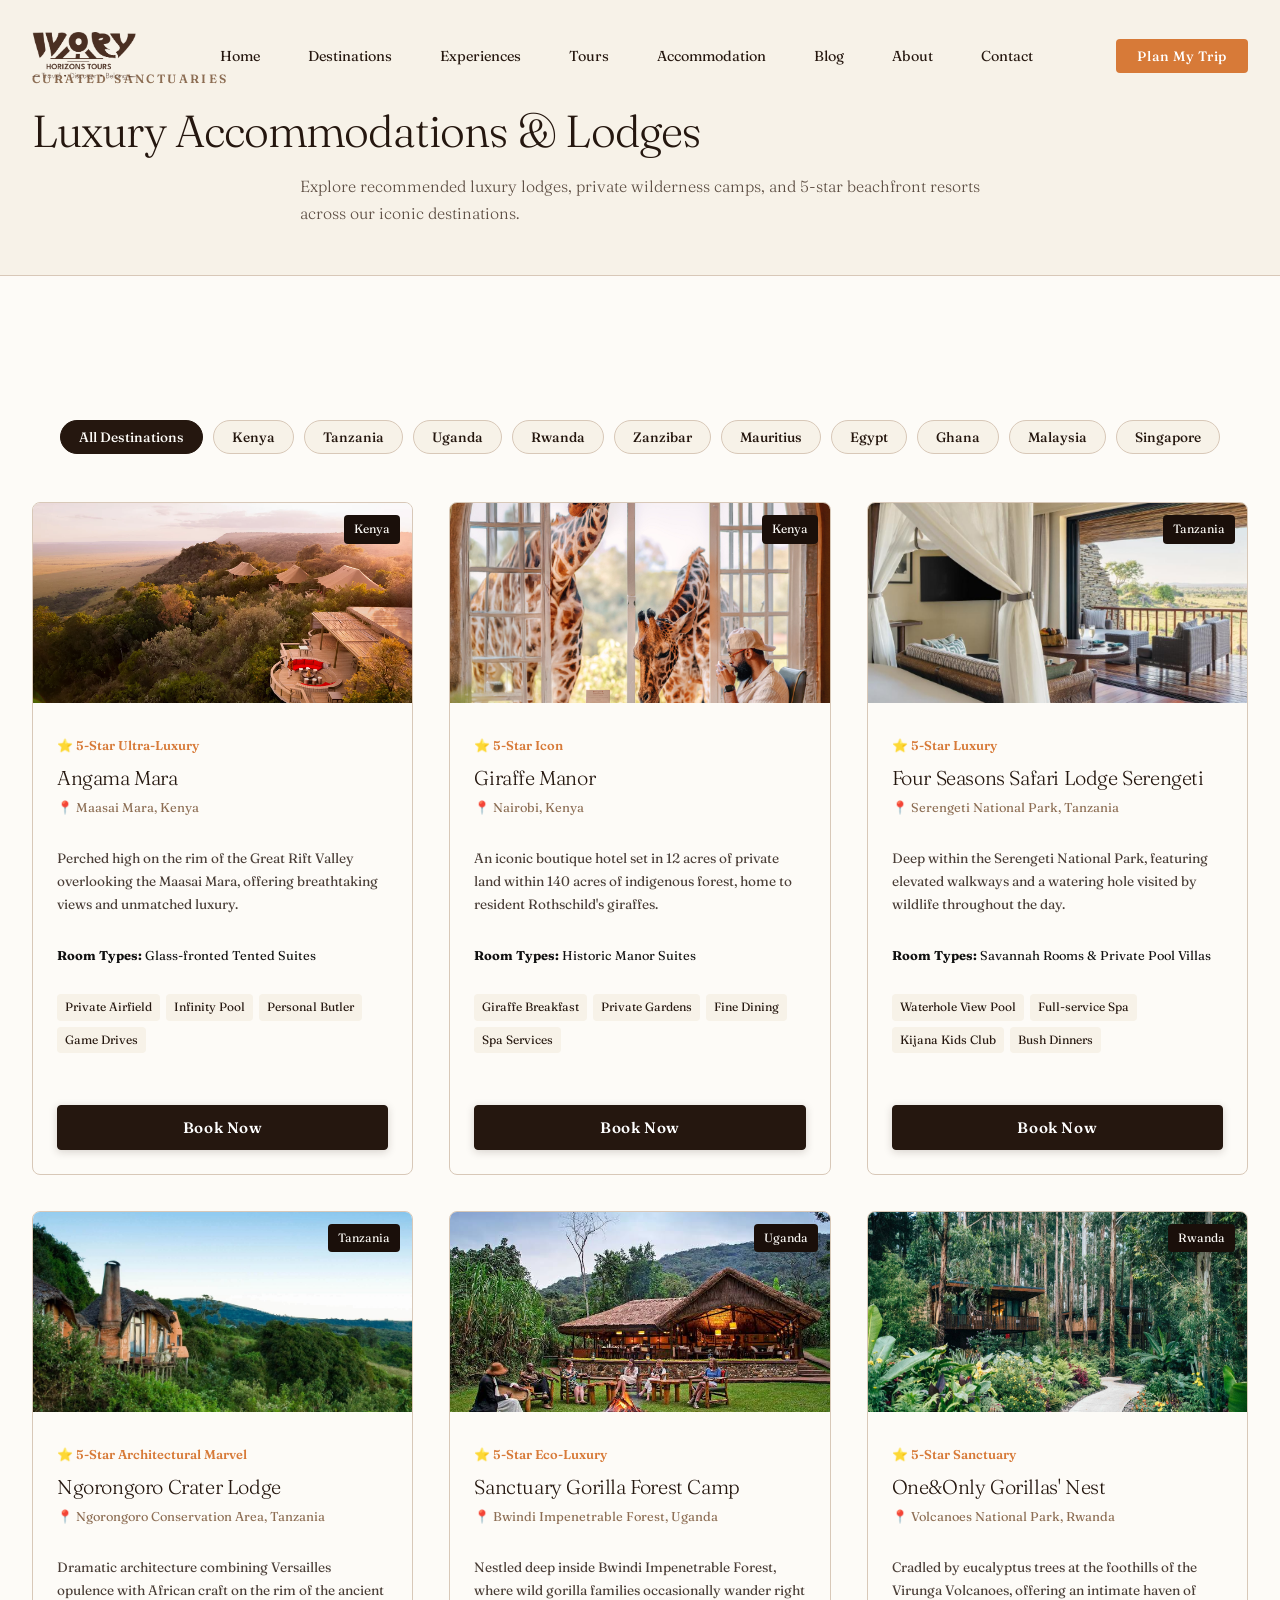
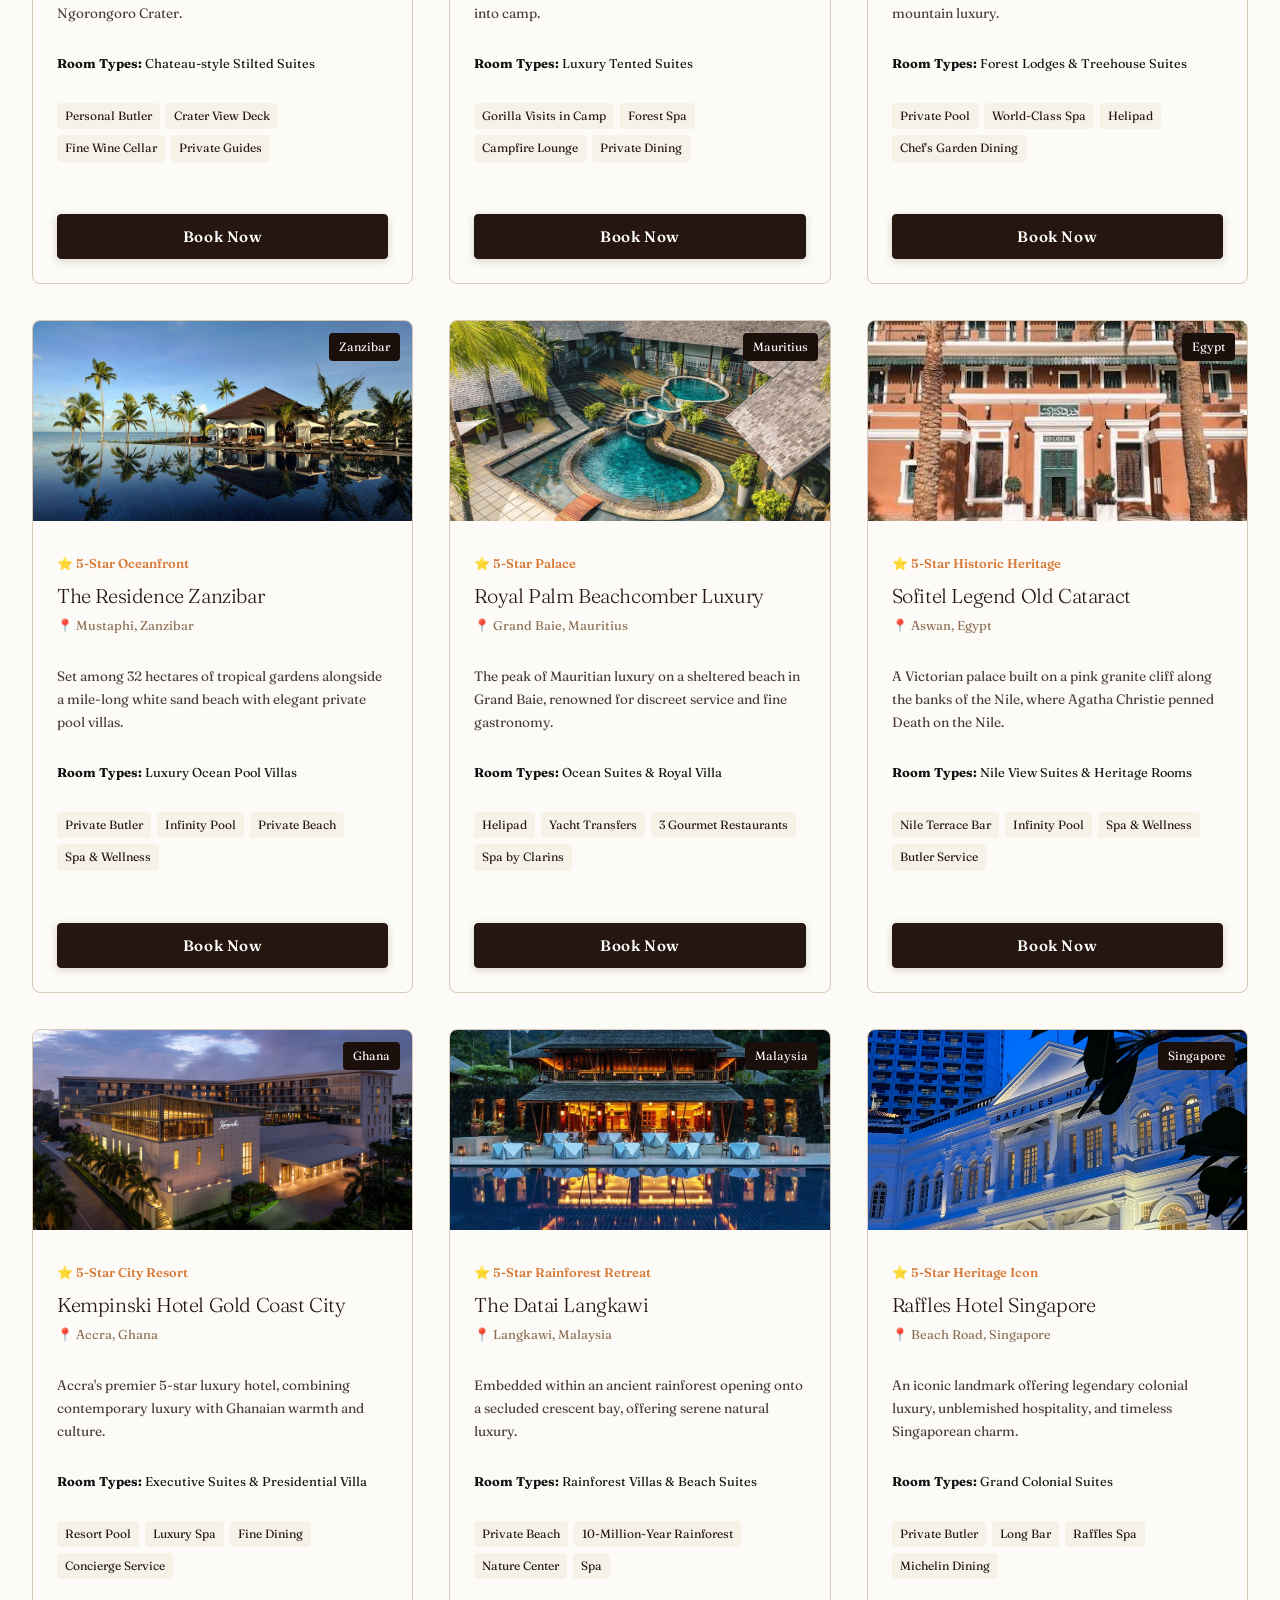
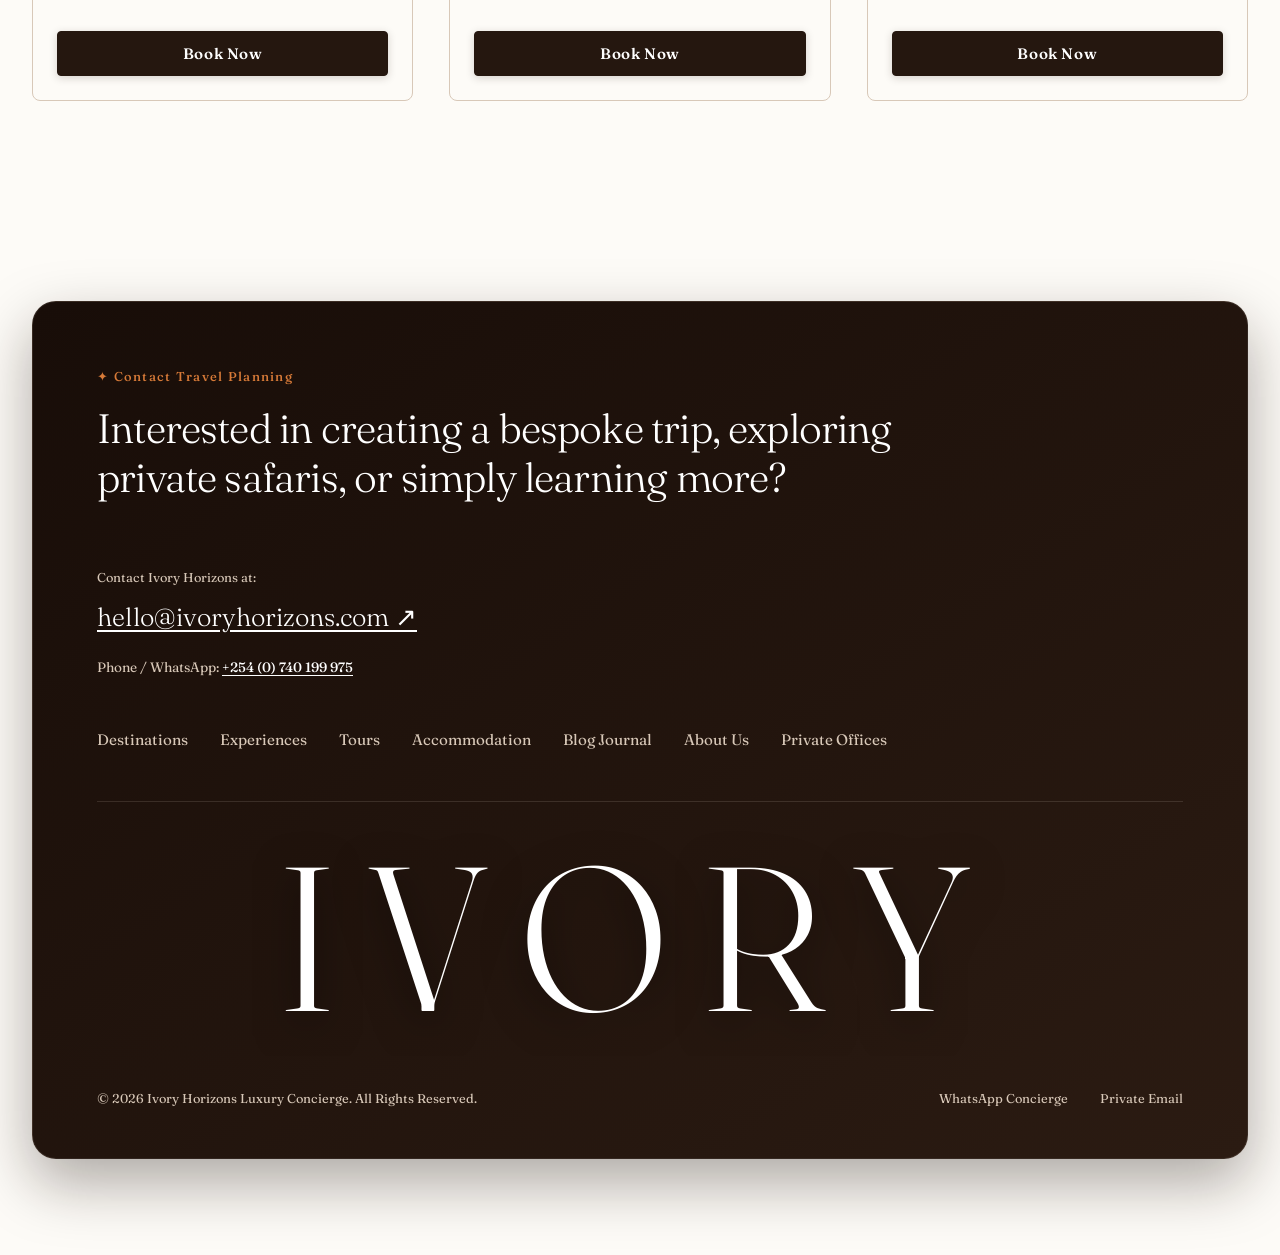
==== accommodation.html @ 60f187f1 "Generate and configure complete favicon assets (favicon.ico, favicon-96x96.png, apple-touch-icon.png" ====
<!DOCTYPE html>
<html lang="en">
<head>
  <meta charset="UTF-8">
  <meta name="viewport" content="width=device-width, initial-scale=1.0">
  <title>Luxury Accommodations & Lodges | Ivory Horizons</title>
  <meta name="description" content="Explore recommended luxury lodges, private wilderness camps, and 5-star beachfront resorts across iconic East African and global destinations with Ivory Horizons.">
  <link rel="icon" type="image/png" href="favicon-96x96.png" sizes="96x96">
  <link rel="shortcut icon" href="favicon.ico">
  <link rel="apple-touch-icon" sizes="180x180" href="apple-touch-icon.png">
  <meta name="apple-mobile-web-app-title" content="Ivory Horizons">
  <link rel="manifest" href="site.webmanifest">
  
  <link rel="preconnect" href="https://fonts.googleapis.com">
  <link rel="preconnect" href="https://fonts.gstatic.com" crossorigin>
  <link href="https://fonts.googleapis.com/css2?family=Cormorant+Garamond:ital,wght@0,400;0,500;0,600;0,700;1,400&family=Fraunces:ital,opsz,wght@0,9..144,300;0,9..144,400;0,9..144,500;1,9..144,300&family=Inter:wght@300;400;500;600&display=swap" rel="stylesheet">
  
  <link rel="stylesheet" href="style.css">
</head>
<body>
  <audio id="bgMusic" loop preload="auto">
    <source src="assets/Background Music/Masai-Mara-v2-mastered-by-John-Elleson-Hartley.mp3" type="audio/mpeg">
  </audio>

  <!-- Navigation Header -->
  <header class="site-header" id="siteHeader">
    <div class="header-container">
      <a href="index.html" class="brand-logo" aria-label="Ivory Horizons Home">
        <img src="assets/images/Ivory Dark No Bg.png" alt="Ivory Horizons Logo" class="brand-logo-img" onerror="this.style.display='none'; this.nextElementSibling.style.display='block';">
        <span class="logo-mark-text" style="display: none;"><span class="logo-accent">Ivory</span> Horizons</span>
      </a>

      <nav class="main-nav" aria-label="Main Navigation">
        <ul class="nav-list">
          <li><a href="index.html" class="nav-link">Home</a></li>
          <li><a href="index.html#destinations" class="nav-link">Destinations</a></li>
          <li><a href="index.html#experiences" class="nav-link">Experiences</a></li>
          <li><a href="index.html#journeys" class="nav-link">Tours</a></li>
          <li><a href="accommodation.html" class="nav-link active">Accommodation</a></li>
          <li><a href="blog.html" class="nav-link">Blog</a></li>
          <li><a href="index.html#about" class="nav-link">About</a></li>
          <li><a href="index.html#contact" class="nav-link">Contact</a></li>
        </ul>
      </nav>

      <div class="header-actions">
        <button type="button" class="btn btn-header-cta concierge-trigger">Plan My Trip</button>
        <button type="button" class="mobile-toggle" id="mobileToggle" aria-label="Toggle navigation menu">
          <span></span>
          <span></span>
        </button>
      </div>
    </div>
  </header>

  <main>
    <section class="section section-hero-mini">
      <div class="container text-center">
        <span class="section-badge">Curated Sanctuaries</span>
        <h1 class="section-title">Luxury Accommodations & Lodges</h1>
        <p class="section-subtitle">Explore recommended luxury lodges, private wilderness camps, and 5-star beachfront resorts across our iconic destinations.</p>
      </div>
    </section>

    <section class="section">
      <div class="container">
        <div class="destination-filter-bar" id="accommodationFilterBar">
          <button type="button" class="filter-pill active" data-dest-filter="all">All Destinations</button>
          <button type="button" class="filter-pill" data-dest-filter="Kenya">Kenya</button>
          <button type="button" class="filter-pill" data-dest-filter="Tanzania">Tanzania</button>
          <button type="button" class="filter-pill" data-dest-filter="Uganda">Uganda</button>
          <button type="button" class="filter-pill" data-dest-filter="Rwanda">Rwanda</button>
          <button type="button" class="filter-pill" data-dest-filter="Zanzibar">Zanzibar</button>
          <button type="button" class="filter-pill" data-dest-filter="Mauritius">Mauritius</button>
          <button type="button" class="filter-pill" data-dest-filter="Egypt">Egypt</button>
          <button type="button" class="filter-pill" data-dest-filter="Ghana">Ghana</button>
          <button type="button" class="filter-pill" data-dest-filter="Malaysia">Malaysia</button>
          <button type="button" class="filter-pill" data-dest-filter="Singapore">Singapore</button>
        </div>

        <div class="accommodation-grid" id="accommodationGrid">
          <!-- Rendered dynamically by app.js -->
        </div>
      </div>
    </section>
  </main>

  <!-- Site Footer -->
  <div class="footer-outer-wrapper">
    <footer class="site-footer footer-popout-card" id="contact">
      <div class="footer-card-inner">
        <div class="footer-card-top">
          <div class="footer-tag-badge">✦ Contact Travel Planning</div>
          <h2 class="footer-headline">Interested in creating a bespoke trip, exploring private safaris, or simply learning more?</h2>
        </div>

        <div class="footer-card-middle">
          <div class="footer-contact-direct">
            <span class="contact-label">Contact Ivory Horizons at:</span>
            <a href="mailto:hello@ivoryhorizons.com" class="contact-email-link">hello@ivoryhorizons.com <span class="arrow-icon">↗</span></a>
            <span class="contact-phone-item">Phone / WhatsApp: <a href="https://wa.me/254740199975" target="_blank" rel="noopener">+254 (0) 740 199 975</a></span>
          </div>

          <div class="footer-nav-menu">
            <a href="index.html#destinations">Destinations</a>
            <a href="index.html#experiences">Experiences</a>
            <a href="index.html#journeys">Tours</a>
            <a href="accommodation.html">Accommodation</a>
            <a href="blog.html">Blog Journal</a>
            <a href="index.html#about">About Us</a>
            <a href="index.html#contact">Private Offices</a>
          </div>
        </div>

        <div class="footer-giant-brand-wrap">
          <span class="footer-giant-title">IVORY</span>
        </div>

        <div class="footer-card-bottom">
          <div class="footer-copyright-text">
            © 2026 Ivory Horizons Luxury Concierge. All Rights Reserved.
          </div>
          <div class="footer-social-links">
            <a href="https://wa.me/254740199975" target="_blank" rel="noopener" class="footer-social-btn">WhatsApp Concierge</a>
            <a href="mailto:hello@ivoryhorizons.com" class="footer-social-btn">Private Email</a>
          </div>
        </div>
      </div>
    </footer>
  </div>

  <!-- CONCIERGE MODAL / STEP-BY-STEP JOURNEY PLANNER -->
  <dialog class="concierge-modal" id="conciergeModal">
    <div class="modal-content-wrapper">
      <button type="button" class="modal-close" id="closeConciergeBtn" aria-label="Close modal">&times;</button>
      
      <div class="modal-header">
        <span class="modal-step-badge" id="stepBadge">Step 1 of 4</span>
        <h3 class="modal-title" id="modalTitle">What type of trip are you imagining?</h3>
        <p class="modal-subtitle" id="modalSubtitle">Select the experience that best captures your dream African escape.</p>
      </div>

      <!-- Step Progress Bar -->
      <div class="modal-progress-bar">
        <div class="progress-fill" id="progressFill" style="width: 25%;"></div>
      </div>

      <form id="conciergeForm" onsubmit="return false;">
        <!-- STEP 1: JOURNEY TYPE -->
        <div class="concierge-step step-active" data-step="1">
          <div class="option-grid">
            <label class="option-card">
              <input type="radio" name="journeyType" value="Safari Adventure" checked>
              <span class="card-box">
                <img src="assets/Tour Icons/Safari Adventure Icon.svg" alt="Safari Adventure" class="option-svg-icon">
                <span class="option-label">Safari Adventure</span>
              </span>
            </label>

            <label class="option-card">
              <input type="radio" name="journeyType" value="Beach Escape">
              <span class="card-box">
                <img src="assets/Tour Icons/Beach Escape Icon.svg" alt="Beach Escape" class="option-svg-icon">
                <span class="option-label">Beach Escape</span>
              </span>
            </label>

            <label class="option-card">
              <input type="radio" name="journeyType" value="Honeymoon">
              <span class="card-box">
                <img src="assets/Tour Icons/Honeymoon Icon.svg" alt="Honeymoon" class="option-svg-icon">
                <span class="option-label">Honeymoon</span>
              </span>
            </label>

            <label class="option-card">
              <input type="radio" name="journeyType" value="Luxury Retreat">
              <span class="card-box">
                <img src="assets/Tour Icons/Lucury Retreat Icon.svg" alt="Luxury Retreat" class="option-svg-icon">
                <span class="option-label">Luxury Retreat</span>
              </span>
            </label>

            <label class="option-card">
              <input type="radio" name="journeyType" value="Cultural Discoveries">
              <span class="card-box">
                <img src="assets/Tour Icons/Cultural heritage Icon.svg" alt="Cultural Discoveries" class="option-svg-icon">
                <span class="option-label">Cultural Heritage</span>
              </span>
            </label>

            <label class="option-card">
              <input type="radio" name="journeyType" value="Wildlife Expedition">
              <span class="card-box">
                <img src="assets/Tour Icons/Adventure Trek Icon.svg" alt="Wildlife Expedition" class="option-svg-icon">
                <span class="option-label">Adventure Trek</span>
              </span>
            </label>
          </div>
        </div>

        <!-- STEP 2: DESTINATIONS -->
        <div class="concierge-step" data-step="2">
          <div class="option-grid">
            <label class="option-card">
              <input type="checkbox" name="destination" value="Kenya">
              <span class="card-box"><span class="option-label">Kenya</span></span>
            </label>
            <label class="option-card">
              <input type="checkbox" name="destination" value="Tanzania">
              <span class="card-box"><span class="option-label">Tanzania</span></span>
            </label>
            <label class="option-card">
              <input type="checkbox" name="destination" value="Uganda">
              <span class="card-box"><span class="option-label">Uganda</span></span>
            </label>
            <label class="option-card">
              <input type="checkbox" name="destination" value="Rwanda">
              <span class="card-box"><span class="option-label">Rwanda</span></span>
            </label>
            <label class="option-card">
              <input type="checkbox" name="destination" value="Zanzibar">
              <span class="card-box"><span class="option-label">Zanzibar</span></span>
            </label>
            <label class="option-card">
              <input type="checkbox" name="destination" value="Mauritius">
              <span class="card-box"><span class="option-label">Mauritius</span></span>
            </label>
            <label class="option-card">
              <input type="checkbox" name="destination" value="Egypt">
              <span class="card-box"><span class="option-label">Egypt</span></span>
            </label>
            <label class="option-card">
              <input type="checkbox" name="destination" value="Ghana">
              <span class="card-box"><span class="option-label">Ghana</span></span>
            </label>
            <label class="option-card">
              <input type="checkbox" name="destination" value="Malaysia">
              <span class="card-box"><span class="option-label">Malaysia</span></span>
            </label>
            <label class="option-card">
              <input type="checkbox" name="destination" value="Singapore">
              <span class="card-box"><span class="option-label">Singapore</span></span>
            </label>
          </div>
        </div>

        <!-- STEP 3: TRIP DETAILS (ENHANCED WITH IMAGE 5 PILL SELECTIONS) -->
        <div class="concierge-step" data-step="3">
          <div class="form-fields-grid">
            <!-- Travel Companions -->
            <div class="form-group full-width">
              <label>Who will you be travelling with?</label>
              <div class="pill-group">
                <label class="pill-option">
                  <input type="radio" name="travelCompanions" value="I travel solo">
                  <span class="pill-box">I travel solo</span>
                </label>
                <label class="pill-option">
                  <input type="radio" name="travelCompanions" value="My partner" checked>
                  <span class="pill-box">My partner</span>
                </label>
                <label class="pill-option">
                  <input type="radio" name="travelCompanions" value="My family">
                  <span class="pill-box">My family</span>
                </label>
                <label class="pill-option">
                  <input type="radio" name="travelCompanions" value="My friends">
                  <span class="pill-box">My friends</span>
                </label>
              </div>
            </div>

            <!-- Budget Selection -->
            <div class="form-group full-width">
              <label>What is your budget per person?</label>
              <div class="pill-group">
                <label class="pill-option">
                  <input type="radio" name="budgetPill" value="1000-3000 USD">
                  <span class="pill-box">1000-3000 USD</span>
                </label>
                <label class="pill-option">
                  <input type="radio" name="budgetPill" value="3000-5000 USD" checked>
                  <span class="pill-box">3000-5000 USD</span>
                </label>
                <label class="pill-option">
                  <input type="radio" name="budgetPill" value="5000+ USD">
                  <span class="pill-box">5000+ USD</span>
                </label>
                <label class="pill-option">
                  <input type="radio" name="budgetPill" value="Not Sure">
                  <span class="pill-box">Not Sure</span>
                </label>
              </div>
            </div>

            <!-- Flight Status & Travel Timing -->
            <div class="form-group">
              <label>Have you booked your flights?</label>
              <div class="pill-group">
                <label class="pill-option">
                  <input type="radio" name="flightStatus" value="Yes">
                  <span class="pill-box">Yes</span>
                </label>
                <label class="pill-option">
                  <input type="radio" name="flightStatus" value="No" checked>
                  <span class="pill-box">No</span>
                </label>
              </div>
            </div>

            <div class="form-group">
              <label>When do you want to travel?</label>
              <div class="travel-timing-inputs">
                <select id="travelYear" class="timing-select">
                  <option value="" disabled selected>Year</option>
                  <option value="2026">2026</option>
                  <option value="2027">2027</option>
                  <option value="2028">2028</option>
                </select>
                <select id="travelMonth" class="timing-select">
                  <option value="" disabled selected>Month</option>
                  <option value="January">January</option>
                  <option value="February">February</option>
                  <option value="March">March</option>
                  <option value="April">April</option>
                  <option value="May">May</option>
                  <option value="June">June</option>
                  <option value="July">July</option>
                  <option value="August">August</option>
                  <option value="September">September</option>
                  <option value="October">October</option>
                  <option value="November">November</option>
                  <option value="December">December</option>
                </select>
                <select id="travelDuration" class="timing-select">
                  <option value="" disabled selected>For How long</option>
                  <option value="3-5 Days">3-5 Days</option>
                  <option value="7-10 Days">7-10 Days</option>
                  <option value="10-14 Days">10-14 Days</option>
                  <option value="2+ Weeks">2+ Weeks</option>
                </select>
              </div>
            </div>

            <div class="form-group full-width">
              <label for="specialPreferences">Please tell us a bit more about your travel plans</label>
              <textarea id="specialPreferences" rows="3" placeholder="Tell us about your preferred style, celebratory occasions, dietary needs, or specific desires..."></textarea>
            </div>
          </div>
        </div>

        <!-- STEP 4: CONTACT & SUBMIT -->
        <div class="concierge-step" data-step="4">
          <div class="form-fields-grid">
            <div class="form-group">
              <label for="firstName">First Name *</label>
              <input type="text" id="firstName" required placeholder="First Name">
            </div>

            <div class="form-group">
              <label for="lastName">Last Name *</label>
              <input type="text" id="lastName" required placeholder="Last Name">
            </div>

            <div class="form-group">
              <label for="guestEmail">Email Address *</label>
              <input type="email" id="guestEmail" required placeholder="your.email@domain.com">
            </div>

            <div class="form-group">
              <label for="guestPhone">Telephone Number *</label>
              <input type="tel" id="guestPhone" required placeholder="+1 (555) 000-0000">
            </div>

            <div class="form-group full-width">
              <label for="contactPreference">Preferred Contact Method</label>
              <select id="contactPreference">
                <option value="WhatsApp Concierge">WhatsApp Concierge</option>
                <option value="Private Email">Private Email</option>
                <option value="Scheduled Video Consultation">Scheduled Video Consultation</option>
              </select>
            </div>

            <div class="form-group full-width">
              <label class="checkbox-label" style="display: flex; align-items: center; gap: 10px; cursor: pointer; font-weight: normal; font-size: 0.85rem;">
                <input type="checkbox" id="newsletterOptIn" checked style="width: 16px; height: 16px; accent-color: var(--brown-accent);">
                <span>Yes, I'd like to receive a monthly newsletter featuring travel tips, exclusive offers, reviews and news.</span>
              </label>
            </div>
          </div>
        </div>

        <!-- CONFIRMATION MESSAGE STATE -->
        <div class="concierge-step step-confirmation" id="confirmationStep" style="display: none;">
          <div class="confirmation-box text-center">
            <span class="confirmation-icon">✨</span>
            <h3 class="confirmation-headline">Your Trip Beyond The Horizon Awaits</h3>
            <p class="confirmation-text">
              Thank you. Your request has been logged and our concierge team is preparing your bespoke proposal within 24 hours.
            </p>
            <div class="summary-recap" id="summaryRecap"></div>
            <div class="confirmation-cta-group" style="display: flex; gap: 16px; justify-content: center; margin-top: 24px; flex-wrap: wrap;">
              <button type="button" class="btn btn-whatsapp" id="whatsappCtaBtn">Continue on WhatsApp 💬</button>
              <button type="button" class="btn btn-outline" id="closeConfirmationBtn">Close Window</button>
            </div>
          </div>
        </div>

        <!-- Modal Controls Footer -->
        <div class="modal-footer-nav" id="modalFooterNav">
          <button type="button" class="btn btn-outline" id="prevStepBtn" style="display: none;">&larr; Back</button>
          <button type="button" class="btn btn-primary" id="nextStepBtn">Next Step &rarr;</button>
          <button type="submit" class="btn btn-primary" id="submitConciergeBtn" style="display: none;">Submit Booking Request</button>
        </div>
      </form>
    </div>
  </dialog>

  <!-- DEDICATED MULTI-STEP ACCOMMODATION BOOKING FLOW MODAL -->
  <dialog class="concierge-modal" id="accomBookingModal">
    <div class="modal-content-wrapper">
      <button type="button" class="modal-close" id="closeAccomModalBtn" aria-label="Close modal">&times;</button>
      
      <div class="modal-header">
        <span class="modal-step-badge" id="accomStepBadge">Step 1 of 5</span>
        <h3 class="modal-title" id="accomModalTitle">Confirm Your Sanctuary</h3>
        <p class="modal-subtitle" id="accomModalSubtitle">Review your selected accommodation before selecting stay parameters.</p>
      </div>

      <!-- Progress Bar -->
      <div class="modal-progress-bar">
        <div class="progress-fill" id="accomProgressFill" style="width: 20%;"></div>
      </div>

      <form id="accomBookingForm" onsubmit="return false;">
        
        <!-- STEP 1: CONFIRM ACCOMMODATION -->
        <div class="accom-step step-active" data-step="1">
          <div class="accom-preview-card">
            <div class="accom-preview-img-wrap">
              <img id="accomPreviewImg" src="assets/images/Accommodation Imgs/Angama-Mara-.webp" alt="Selected Hotel">
              <span class="badge-tag" id="accomPreviewBadge">Kenya</span>
            </div>
            <div class="accom-preview-info">
              <h4 class="preview-hotel-name" id="accomPreviewName">Angama Mara</h4>
              <span class="preview-location" id="accomPreviewLocation">📍 Maasai Mara, Kenya</span>
              <p class="preview-desc" id="accomPreviewDesc">Perched high on the rim of the Great Rift Valley overlooking the Maasai Mara...</p>
              <div class="preview-price-box" id="accomPreviewPrice">
                <span class="price-label">Starting Rate:</span>
                <strong class="price-val" id="accomPriceVal">$1,850 USD / night</strong>
              </div>
            </div>
          </div>
        </div>

        <!-- STEP 2: STAY DETAILS -->
        <div class="accom-step" data-step="2">
          <div class="form-fields-grid">
            <div class="form-group">
              <label for="accomCheckIn">Check-in Date *</label>
              <input type="date" id="accomCheckIn" required>
            </div>

            <div class="form-group">
              <label for="accomCheckOut">Check-out Date *</label>
              <input type="date" id="accomCheckOut" required>
            </div>

            <!-- Guests Selection -->
            <div class="form-group full-width">
              <label>Number of Guests</label>
              <div class="pill-group">
                <label class="pill-option">
                  <input type="radio" name="accomGuests" value="1 Guest">
                  <span class="pill-box">1 Guest</span>
                </label>
                <label class="pill-option">
                  <input type="radio" name="accomGuests" value="2 Guests" checked>
                  <span class="pill-box">2 Guests</span>
                </label>
                <label class="pill-option">
                  <input type="radio" name="accomGuests" value="3 Guests">
                  <span class="pill-box">3 Guests</span>
                </label>
                <label class="pill-option">
                  <input type="radio" name="accomGuests" value="4 Guests">
                  <span class="pill-box">4 Guests</span>
                </label>
                <label class="pill-option">
                  <input type="radio" name="accomGuests" value="5+ Guests">
                  <span class="pill-box">5+ Guests</span>
                </label>
              </div>
            </div>

            <!-- Number of Rooms -->
            <div class="form-group">
              <label for="accomRooms">Number of Rooms</label>
              <select id="accomRooms">
                <option value="1 Room" selected>1 Room</option>
                <option value="2 Rooms">2 Rooms</option>
                <option value="3 Rooms">3 Rooms</option>
                <option value="4+ Rooms">4+ Rooms</option>
              </select>
            </div>

            <!-- Room Type -->
            <div class="form-group full-width">
              <label>Room Type</label>
              <div class="pill-group">
                <label class="pill-option">
                  <input type="radio" name="accomRoomType" value="Single Room">
                  <span class="pill-box">Single Room</span>
                </label>
                <label class="pill-option">
                  <input type="radio" name="accomRoomType" value="Double Room" checked>
                  <span class="pill-box">Double Room</span>
                </label>
                <label class="pill-option">
                  <input type="radio" name="accomRoomType" value="Twin Room">
                  <span class="pill-box">Twin Room</span>
                </label>
                <label class="pill-option">
                  <input type="radio" name="accomRoomType" value="Family Room">
                  <span class="pill-box">Family Room</span>
                </label>
                <label class="pill-option">
                  <input type="radio" name="accomRoomType" value="Suite">
                  <span class="pill-box">Suite</span>
                </label>
              </div>
            </div>
          </div>
        </div>

        <!-- STEP 3: GUEST INFORMATION -->
        <div class="accom-step" data-step="3">
          <div class="form-fields-grid">
            <div class="form-group">
              <label for="accomFirstName">First Name *</label>
              <input type="text" id="accomFirstName" required placeholder="First Name">
            </div>

            <div class="form-group">
              <label for="accomLastName">Last Name *</label>
              <input type="text" id="accomLastName" required placeholder="Last Name">
            </div>

            <div class="form-group">
              <label for="accomEmail">Email Address *</label>
              <input type="email" id="accomEmail" required placeholder="your.email@domain.com">
            </div>

            <div class="form-group">
              <label for="accomPhone">Phone Number *</label>
              <input type="tel" id="accomPhone" required placeholder="+1 (555) 000-0000">
            </div>

            <div class="form-group full-width">
              <label for="accomWhatsApp">WhatsApp Number (Optional)</label>
              <input type="tel" id="accomWhatsApp" placeholder="Same as phone or enter WhatsApp number">
            </div>

            <div class="form-group full-width">
              <label>Preferred Contact Method</label>
              <div class="pill-group">
                <label class="pill-option">
                  <input type="radio" name="accomContactPref" value="WhatsApp" checked>
                  <span class="pill-box">WhatsApp</span>
                </label>
                <label class="pill-option">
                  <input type="radio" name="accomContactPref" value="Phone Call">
                  <span class="pill-box">Phone Call</span>
                </label>
                <label class="pill-option">
                  <input type="radio" name="accomContactPref" value="Email">
                  <span class="pill-box">Email</span>
                </label>
              </div>
            </div>
          </div>
        </div>

        <!-- STEP 4: YOUR STAY (PREFERENCES & SPECIAL REQUESTS) -->
        <div class="accom-step" data-step="4">
          <div class="form-fields-grid">
            <!-- Purpose of Travel -->
            <div class="form-group full-width">
              <label>Purpose of Travel</label>
              <div class="pill-group">
                <label class="pill-option">
                  <input type="radio" name="accomPurpose" value="Holiday" checked>
                  <span class="pill-box">Holiday</span>
                </label>
                <label class="pill-option">
                  <input type="radio" name="accomPurpose" value="Honeymoon">
                  <span class="pill-box">Honeymoon</span>
                </label>
                <label class="pill-option">
                  <input type="radio" name="accomPurpose" value="Anniversary">
                  <span class="pill-box">Anniversary</span>
                </label>
                <label class="pill-option">
                  <input type="radio" name="accomPurpose" value="Family Trip">
                  <span class="pill-box">Family Trip</span>
                </label>
                <label class="pill-option">
                  <input type="radio" name="accomPurpose" value="Business">
                  <span class="pill-box">Business</span>
                </label>
                <label class="pill-option">
                  <input type="radio" name="accomPurpose" value="Adventure">
                  <span class="pill-box">Adventure</span>
                </label>
                <label class="pill-option">
                  <input type="radio" name="accomPurpose" value="Other">
                  <span class="pill-box">Other</span>
                </label>
              </div>
            </div>

            <!-- Special Requests Tags -->
            <div class="form-group full-width">
              <label>Special Services & Amenities (Select all that apply)</label>
              <div class="pill-group">
                <label class="pill-option">
                  <input type="checkbox" name="accomReqTags" value="Airport transfer">
                  <span class="pill-box">✈️ Airport transfer</span>
                </label>
                <label class="pill-option">
                  <input type="checkbox" name="accomReqTags" value="Early check-in">
                  <span class="pill-box">🌅 Early check-in</span>
                </label>
                <label class="pill-option">
                  <input type="checkbox" name="accomReqTags" value="Late check-out">
                  <span class="pill-box">🌙 Late check-out</span>
                </label>
                <label class="pill-option">
                  <input type="checkbox" name="accomReqTags" value="Baby cot">
                  <span class="pill-box">👶 Baby cot</span>
                </label>
                <label class="pill-option">
                  <input type="checkbox" name="accomReqTags" value="Wheelchair accessibility">
                  <span class="pill-box">♿ Wheelchair accessibility</span>
                </label>
                <label class="pill-option">
                  <input type="checkbox" name="accomReqTags" value="Vegetarian meals">
                  <span class="pill-box">🥗 Vegetarian meals</span>
                </label>
                <label class="pill-option">
                  <input type="checkbox" name="accomReqTags" value="Connecting rooms">
                  <span class="pill-box">🚪 Connecting rooms</span>
                </label>
                <label class="pill-option">
                  <input type="checkbox" name="accomReqTags" value="Celebration setup">
                  <span class="pill-box">🎉 Celebration setup</span>
                </label>
              </div>
            </div>

            <div class="form-group full-width">
              <label for="accomSpecialText">Special Requests & Personal Vision</label>
              <textarea id="accomSpecialText" rows="3" placeholder="Tell us anything that will make your stay more comfortable."></textarea>
            </div>
          </div>
        </div>

        <!-- STEP 5: REVIEW & SUBMIT -->
        <div class="accom-step" data-step="5">
          <div class="confirmation-box text-center">
            <h4 class="confirmation-headline" style="font-size: 1.8rem; margin-bottom: 8px;">Review Your Sanctuary Reservation</h4>
            <p class="confirmation-text" style="margin-bottom: 16px;">Please confirm your stay details before submitting your concierge request.</p>
            
            <div class="summary-recap" id="accomSummaryRecap"></div>

            <div class="confirmation-cta-group" style="display: flex; gap: 16px; justify-content: center; margin-top: 24px; flex-wrap: wrap;">
              <button type="submit" class="btn btn-primary" id="submitAccomBtn">Submit Booking Request</button>
              <button type="button" class="btn btn-whatsapp" id="accomWhatsAppCtaBtn">Continue on WhatsApp 💬</button>
            </div>
          </div>
        </div>

        <!-- MODAL FOOTER NAV BUTTONS -->
        <div class="modal-footer-nav" id="accomModalFooterNav">
          <button type="button" class="btn btn-outline" id="prevAccomStepBtn" style="display: none;">&larr; Back</button>
          <button type="button" class="btn btn-primary" id="nextAccomStepBtn">Continue &rarr;</button>
        </div>

      </form>
    </div>
  </dialog>

  <script src="app.js"></script>
</body>
</html>
---- style.css ----
/* ==========================================================================
   IVORY HORIZONS - LUXURY TRAVEL CONCIERGE DESIGN SYSTEM
   Strictly Adhering to User Global Rules:
   1. Colors via CSS Variables (Warm Ivory, Chocolate Brown, Secondary Brown)
   2. 8px Grid Spacing Throughout
   3. Reduced Motion Support for Accessibility
   4. Semantic HTML & Luxury Editorial Styling
   ========================================================================== */

:root {
  /* Colors */
  --bg-primary: #FDFBF7;
  --bg-secondary: #F7F2E8;
  --dark-primary: #25170F;
  --dark-surface: #1A0F0A;
  --brown-secondary: #8C6D53;
  --brown-light: #D8C8B8;
  --brown-accent: #D77A38; /* Warm Terracotta / Golden Accent inspired by TrekTopia */
  --white: #FFFFFF;
  --black: #111111;
  --overlay-dark: rgba(26, 15, 10, 0.35);
  --overlay-heavy: rgba(26, 15, 10, 0.75);

  /* Typography */
  --font-heading: 'Fraunces', serif;
  --font-body: 'Fraunces', serif;

  /* 8px Spacing Grid System */
  --space-1: 8px;
  --space-2: 16px;
  --space-3: 24px;
  --space-4: 32px;
  --space-6: 48px;
  --space-8: 64px;
  --space-10: 80px;
  --space-12: 96px;
  --space-16: 128px;

  /* Border Radius & Elevation */
  --radius-sm: 4px;
  --radius-md: 8px;
  --radius-lg: 24px;
  --shadow-soft: 0 16px 40px rgba(37, 23, 15, 0.08);
  --shadow-deep: 0 24px 60px rgba(26, 15, 10, 0.35);

  /* Transitions */
  --transition-smooth: all 0.4s cubic-bezier(0.16, 1, 0.3, 1);
  --transition-fast: all 0.2s ease-out;
}

/* Reset & Base Setup */
*, *::before, *::after {
  box-sizing: border-box;
  margin: 0;
  padding: 0;
}

html {
  font-size: 16px;
  scroll-behavior: smooth;
  background-color: var(--bg-primary);
  color: var(--black);
}

body {
  font-family: var(--font-body);
  font-size: 1rem;
  line-height: 1.7;
  background-color: var(--bg-primary);
  color: var(--black);
  overflow-x: hidden;
  -webkit-font-smoothing: antialiased;
}

/* Accessibility: Reduced Motion Support */
@media (prefers-reduced-motion: reduce) {
  html {
    scroll-behavior: auto !important;
  }
  *, *::before, *::after {
    animation-duration: 0.01ms !important;
    animation-iteration-count: 1 !important;
    transition-duration: 0.01ms !important;
    scroll-behavior: auto !important;
  }
}

/* Layout Container */
.container {
  width: 100%;
  max-width: 1320px;
  margin: 0 auto;
  padding: 0 var(--space-4);
}

/* Typography Hierarchy */
h1, h2, h3, h4, .hero-title, .section-title, .card-title, .dest-title, .journey-title, .story-title {
  font-family: var(--font-heading);
  font-weight: 300;
  line-height: 1.15;
  color: var(--dark-primary);
  letter-spacing: -0.02em;
}

p {
  margin-bottom: var(--space-3);
  color: #332B25;
}

a {
  color: inherit;
  text-decoration: none;
  transition: var(--transition-fast);
}

img {
  max-width: 100%;
  height: auto;
  display: block;
}

/* Brand Logo Image Styling */
.brand-logo-img {
  height: 48px;
  width: auto;
  max-width: 220px;
  object-fit: contain;
  display: block;
  transition: var(--transition-fast);
}

.footer-logo-img {
  height: 54px;
  max-width: 240px;
}

/* Buttons System */
.btn {
  display: inline-flex;
  align-items: center;
  justify-content: center;
  padding: var(--space-2) var(--space-4);
  font-family: var(--font-body);
  font-size: 0.9rem;
  font-weight: 500;
  letter-spacing: 0.04em;
  border-radius: var(--radius-sm);
  cursor: pointer;
  border: 1px solid transparent;
  transition: var(--transition-smooth);
  white-space: nowrap;
}

.btn-primary {
  background-color: var(--dark-primary);
  color: var(--bg-primary);
  border-color: var(--dark-primary);
}

.btn-primary:hover {
  background-color: var(--brown-secondary);
  border-color: var(--brown-secondary);
  color: var(--white);
  transform: translateY(-2px);
  box-shadow: 0 8px 20px rgba(37, 23, 15, 0.2);
}

.btn-inspo-primary {
  background-color: var(--brown-accent);
  color: var(--white);
  border-color: var(--brown-accent);
  padding: 12px 28px;
  border-radius: var(--radius-sm);
  font-size: 0.95rem;
  font-weight: 500;
  box-shadow: 0 6px 18px rgba(215, 122, 56, 0.35);
}

.btn-inspo-primary:hover {
  background-color: #C06829;
  transform: translateY(-2px);
  box-shadow: 0 10px 24px rgba(215, 122, 56, 0.45);
}

.btn-header-cta {
  background-color: var(--brown-accent);
  color: var(--white);
  padding: 8px 20px;
  border-radius: var(--radius-sm);
  font-size: 0.85rem;
}

.btn-header-cta:hover {
  background-color: #C06829;
}

.btn-login-link {
  background: none;
  border: none;
  font-family: var(--font-body);
  font-size: 0.9rem;
  color: var(--dark-primary);
  font-weight: 500;
  cursor: pointer;
  padding: 0 var(--space-2);
}

.btn-outline {
  background-color: transparent;
  color: var(--white);
  border-color: rgba(255, 255, 255, 0.4);
}

.btn-outline:hover {
  background-color: var(--white);
  color: var(--dark-primary);
  border-color: var(--white);
}

.btn-large {
  padding: var(--space-3) var(--space-6);
  font-size: 0.95rem;
}

.btn-text {
  background: none;
  border: none;
  font-family: var(--font-body);
  font-size: 0.9rem;
  font-weight: 500;
  color: var(--brown-secondary);
  cursor: pointer;
  padding: 0;
  transition: var(--transition-fast);
}

.btn-text:hover {
  color: var(--dark-primary);
  transform: translateX(4px);
}

/* Play button inspired by TrekTopia hero */
.btn-play-trigger {
  display: inline-flex;
  align-items: center;
  gap: var(--space-2);
  background: none;
  border: none;
  cursor: pointer;
  font-family: var(--font-body);
  font-size: 0.9rem;
  color: var(--dark-primary);
  font-weight: 500;
  padding: var(--space-1) var(--space-2);
  transition: var(--transition-fast);
}

.play-icon {
  display: flex;
  align-items: center;
  justify-content: center;
  width: 38px;
  height: 38px;
  background-color: var(--brown-accent);
  color: var(--white);
  border-radius: 50%;
  font-size: 0.75rem;
  padding-left: 2px;
  box-shadow: 0 4px 14px rgba(215, 122, 56, 0.3);
  transition: var(--transition-smooth);
}

.btn-play-trigger:hover .play-icon {
  transform: scale(1.1);
  background-color: var(--dark-primary);
}

/* Section Header Structure */
.section {
  padding: var(--space-12) 0;
}

.section-header {
  margin-bottom: var(--space-8);
}

.section-header.text-center {
  text-align: center;
}

.section-badge {
  display: inline-block;
  font-size: 0.75rem;
  letter-spacing: 0.2em;
  text-transform: uppercase;
  color: var(--brown-secondary);
  margin-bottom: var(--space-2);
  font-weight: 600;
}

.badge-light {
  color: var(--brown-light);
}

.section-title {
  font-size: clamp(2rem, 3.5vw, 3.2rem);
  margin-bottom: var(--space-2);
}

.section-subtitle {
  font-size: clamp(1rem, 1.2vw, 1.15rem);
  color: #5C4D42;
  max-width: 680px;
  margin: 0 auto;
  font-weight: 300;
}

/* ==========================================================================
   1. SITE HEADER & NAVIGATION
   ========================================================================== */
.site-header {
  position: absolute;
  top: 0;
  left: 0;
  width: 100%;
  z-index: 1000;
  padding: var(--space-4) 0;
  transition: var(--transition-smooth);
  background: transparent;
}

.site-header.scrolled {
  position: fixed;
  background-color: rgba(253, 251, 247, 0.95);
  backdrop-filter: blur(10px);
  box-shadow: 0 4px 20px rgba(37, 23, 15, 0.06);
  padding: var(--space-2) 0;
  border-bottom: 1px solid var(--brown-light);
}

.header-container {
  display: flex;
  align-items: center;
  justify-content: space-between;
  max-width: 1320px;
  margin: 0 auto;
  padding: 0 var(--space-4);
}

.brand-logo {
  display: flex;
  align-items: center;
  color: var(--dark-primary);
}

.logo-mark-text {
  font-family: var(--font-heading);
  font-size: 1.4rem;
  font-weight: 600;
  line-height: 1;
}

.logo-accent {
  color: var(--brown-accent);
}

.main-nav .nav-list {
  display: flex;
  list-style: none;
  gap: var(--space-6);
}

.nav-link {
  color: var(--dark-primary);
  font-size: 0.9rem;
  font-weight: 400;
  padding: var(--space-1) 0;
  position: relative;
}

.nav-link:hover {
  color: var(--brown-accent);
}

.header-actions {
  display: flex;
  align-items: center;
  gap: var(--space-3);
}

.mobile-toggle {
  display: none;
  background: none;
  border: none;
  cursor: pointer;
  flex-direction: column;
  gap: 6px;
}

.mobile-toggle span {
  display: block;
  width: 24px;
  height: 2px;
  background-color: var(--dark-primary);
  transition: var(--transition-fast);
}

/* ==========================================================================
   2. HERO SECTION (ANIMATED GIF BACKGROUND)
   ========================================================================== */
.hero-inspo-layout {
  position: relative;
  min-height: 100vh;
  display: flex;
  align-items: center;
  padding-top: 100px;
  padding-bottom: var(--space-8);
  overflow: hidden;
}

.hero-bg-wrapper {
  position: absolute;
  top: 0;
  left: 0;
  width: 100%;
  height: 100%;
  z-index: 1;
}

.hero-bg-img {
  width: 100%;
  height: 100%;
  object-fit: cover;
  object-position: center right;
}

.hero-gif-bg {
  width: 100%;
  height: 100%;
  object-fit: cover;
  object-position: center;
}

.hero-overlay {
  position: absolute;
  inset: 0;
  background: linear-gradient(
    90deg,
    rgba(253, 251, 247, 0.95) 0%,
    rgba(253, 251, 247, 0.8) 45%,
    rgba(253, 251, 247, 0.2) 75%,
    transparent 100%
  );
}

.hero-container-grid {
  position: relative;
  z-index: 2;
  display: grid;
  grid-template-columns: 1fr 1fr;
  align-items: center;
  gap: var(--space-8);
}

.hero-content-left {
  max-width: 620px;
}

.hero-tag {
  font-size: 0.9rem;
  color: var(--brown-accent);
  margin-bottom: var(--space-2);
  font-weight: 500;
}

.hero-title {
  font-size: clamp(2.8rem, 4.5vw, 4.2rem);
  color: var(--dark-primary);
  margin-bottom: var(--space-4);
  line-height: 1.12;
  font-weight: 300;
}

.headline-icon {
  display: inline-block;
  font-size: 0.75em;
  transform: rotate(-10deg);
  margin-left: 4px;
}

.hero-description {
  font-size: clamp(1rem, 1.2vw, 1.1rem);
  color: #4A3E35;
  margin-bottom: var(--space-6);
  line-height: 1.7;
  font-weight: 300;
}

.hero-cta-group {
  display: flex;
  align-items: center;
  gap: var(--space-4);
  flex-wrap: wrap;
}

.hero-bottom-widget {
  position: absolute;
  bottom: var(--space-6);
  right: var(--space-4);
  z-index: 3;
  display: flex;
  align-items: center;
  gap: var(--space-3);
  max-width: 320px;
  background-color: rgba(253, 251, 247, 0.7);
  backdrop-filter: blur(8px);
  padding: var(--space-2) var(--space-3);
  border-radius: 40px;
  border: 1px solid rgba(216, 200, 184, 0.4);
}

.widget-circle-btn {
  display: flex;
  align-items: center;
  justify-content: center;
  width: 44px;
  height: 44px;
  background-color: var(--brown-accent);
  color: var(--white);
  border-radius: 50%;
  font-size: 1.1rem;
  font-weight: 600;
  flex-shrink: 0;
  box-shadow: 0 4px 12px rgba(215, 122, 56, 0.3);
}

.widget-circle-btn:hover {
  background-color: var(--dark-primary);
}

.widget-text {
  font-size: 0.78rem;
  line-height: 1.35;
  color: var(--dark-primary);
  margin-bottom: 0;
}

/* ==========================================================================
   3. SECTION 2: EXPERIENCE CATEGORIES
   ========================================================================== */
.section-experiences {
  background-color: var(--bg-primary);
}

.experience-grid {
  display: grid;
  grid-template-columns: repeat(auto-fit, minmax(280px, 1fr));
  gap: var(--space-6);
}

.experience-card {
  position: relative;
  background-color: var(--white);
  border: 1px solid var(--brown-light);
  border-radius: var(--radius-md);
  overflow: hidden;
  display: flex;
  flex-direction: column;
  transition: var(--transition-smooth);
}

.experience-card:hover {
  transform: translateY(-6px);
  box-shadow: var(--shadow-soft);
  border-color: var(--brown-secondary);
}

.card-image-wrap {
  position: relative;
  height: 220px;
  overflow: hidden;
}

.card-image-wrap img {
  width: 100%;
  height: 100%;
  object-fit: cover;
  transition: transform 0.8s ease;
}

.experience-card:hover .card-image-wrap img {
  transform: scale(1.08);
}

.card-overlay {
  position: absolute;
  inset: 0;
  background: linear-gradient(to top, rgba(37, 23, 15, 0.5), transparent);
}

.card-content {
  padding: 32px;
  display: flex;
  flex-direction: column;
  flex-grow: 1;
  box-sizing: border-box;
}

.card-category {
  font-size: 0.75rem;
  letter-spacing: 0.16em;
  text-transform: uppercase;
  color: var(--brown-secondary);
  margin-bottom: 12px;
  display: block;
}

.card-title {
  font-size: 1.45rem;
  margin-bottom: 14px;
  line-height: 1.35;
  color: var(--dark-primary);
}

.card-desc {
  font-size: 0.95rem;
  line-height: 1.75;
  color: #5C4D42;
  margin-bottom: 24px;
  flex-grow: 1;
}

.card-link {
  background: none;
  border: none;
  font-family: var(--font-body);
  font-size: 0.88rem;
  font-weight: 600;
  color: var(--dark-primary);
  cursor: pointer;
  padding: 0;
  text-align: left;
  margin-top: auto;
  transition: var(--transition-fast);
}

.card-link:hover {
  color: var(--brown-accent);
}

/* ==========================================================================
   4. SECTION 3: ICONIC HORIZONS (DESTINATIONS)
   ========================================================================== */
.section-destinations {
  background-color: var(--bg-secondary);
  border-top: 1px solid rgba(140, 109, 83, 0.15);
  border-bottom: 1px solid rgba(140, 109, 83, 0.15);
}

/* ==========================================================================
   11. CONCIERGE MODAL / STEP-BY-STEP PLANNER (WITH SVG TOUR ICONS)
   ========================================================================== */
.concierge-modal {
  border: none;
  background: transparent;
  padding: 0;
  max-width: 800px;
  width: 92%;
  margin: auto;
  outline: none;
}

.concierge-modal::backdrop {
  background-color: rgba(26, 15, 10, 0.85);
  backdrop-filter: blur(10px);
}

.modal-content-wrapper, .concierge-modal-inner {
  background-color: var(--bg-primary) !important;
  color: var(--dark-primary) !important;
  border: 1px solid var(--brown-light);
  border-radius: var(--radius-lg);
  padding: var(--space-6);
  position: relative;
  box-shadow: 0 24px 60px rgba(0, 0, 0, 0.35);
  opacity: 1 !important;
}

.destination-grid {
  display: grid;
  grid-template-columns: repeat(auto-fill, minmax(320px, 1fr));
  gap: var(--space-4);
}

.destination-card {
  background-color: var(--bg-primary);
  border: 1px solid var(--brown-light);
  border-radius: var(--radius-md);
  overflow: hidden;
  transition: var(--transition-smooth);
}

.destination-card:hover {
  transform: translateY(-4px);
  box-shadow: var(--shadow-soft);
}

.dest-image-box {
  position: relative;
  height: 210px;
}

.dest-image-box img {
  width: 100%;
  height: 100%;
  object-fit: cover;
}

.dest-badge {
  position: absolute;
  top: var(--space-2);
  left: var(--space-2);
  background-color: var(--dark-primary);
  color: var(--white);
  font-size: 0.65rem;
  letter-spacing: 0.12em;
  text-transform: uppercase;
  padding: 4px var(--space-2);
  border-radius: var(--radius-sm);
}

.dest-body {
  padding: var(--space-3);
}

.dest-title {
  font-size: 1.5rem;
  margin-bottom: var(--space-1);
}

.dest-text {
  font-size: 0.9rem;
  color: #5C4D42;
  margin-bottom: var(--space-3);
  min-height: 52px;
}

.dest-footer {
  display: flex;
  align-items: center;
  justify-content: space-between;
  padding-top: var(--space-2);
  border-top: 1px solid rgba(216, 200, 184, 0.5);
}

.dest-duration {
  font-size: 0.75rem;
  color: var(--brown-secondary);
}

/* ==========================================================================
   5. SECTION 4: SIGNATURE JOURNEYS / TOURS
   ========================================================================== */
.section-journeys {
  background-color: var(--bg-primary);
}

.journey-showcase {
  display: flex;
  flex-direction: column;
  gap: var(--space-8);
}

.journey-featured-card {
  display: grid;
  grid-template-columns: 1fr 1fr;
  gap: var(--space-6);
  align-items: center;
  background-color: var(--white);
  border: 1px solid var(--brown-light);
  border-radius: var(--radius-lg);
  overflow: hidden;
  padding: var(--space-4);
  transition: var(--transition-smooth);
}

.journey-featured-card:hover {
  box-shadow: var(--shadow-deep);
}

.journey-featured-card.reverse {
  grid-template-columns: 1fr 1fr;
  direction: rtl;
}

.journey-featured-card.reverse > * {
  direction: ltr;
}

.journey-img-wrap {
  position: relative;
  height: 380px;
  border-radius: var(--radius-md);
  overflow: hidden;
}

.journey-img-wrap img {
  width: 100%;
  height: 100%;
  object-fit: cover;
}

.journey-tag-floating {
  position: absolute;
  bottom: var(--space-3);
  right: var(--space-3);
  background-color: var(--dark-primary);
  color: var(--bg-primary);
  font-size: 0.75rem;
  letter-spacing: 0.1em;
  padding: var(--space-1) var(--space-3);
  border-radius: var(--radius-sm);
}

.journey-info {
  padding: var(--space-2);
}

.journey-location {
  font-size: 0.75rem;
  letter-spacing: 0.18em;
  text-transform: uppercase;
  color: var(--brown-secondary);
  display: block;
  margin-bottom: var(--space-1);
}

.journey-title {
  font-size: 2.2rem;
  margin-bottom: var(--space-2);
}

.journey-excerpt {
  font-size: 0.95rem;
  color: #5C4D42;
  margin-bottom: var(--space-4);
}

.journey-highlights {
  list-style: none;
  margin-bottom: var(--space-6);
}

.journey-highlights li {
  font-size: 0.88rem;
  color: var(--dark-primary);
  margin-bottom: var(--space-1);
  position: relative;
  padding-left: var(--space-3);
}

.journey-highlights li::before {
  content: "✦";
  position: absolute;
  left: 0;
  color: var(--brown-accent);
  font-size: 0.7rem;
}

/* ==========================================================================
   6. SECTION 5: THE IVORY STANDARD (UPDATED SVG ICONS)
   ========================================================================== */
.section-standard {
  background-color: var(--dark-primary);
  color: var(--white);
}

.section-standard .section-title {
  color: var(--white);
}

.section-standard .section-subtitle {
  color: var(--brown-light);
}

.standard-grid {
  display: grid;
  grid-template-columns: repeat(auto-fit, minmax(300px, 1fr));
  gap: var(--space-4);
}

.standard-card {
  background-color: var(--dark-surface);
  border: 1px solid rgba(216, 200, 184, 0.15);
  border-radius: var(--radius-md);
  padding: var(--space-6);
  text-align: center;
  transition: var(--transition-smooth);
}

.standard-card:hover {
  border-color: var(--brown-accent);
  transform: translateY(-4px);
}

.standard-icon-wrap {
  display: flex;
  align-items: center;
  justify-content: center;
  width: 72px;
  height: 72px;
  margin: 0 auto var(--space-3);
  background: rgba(215, 122, 56, 0.12);
  border-radius: 50%;
  padding: 14px;
}

.standard-svg-icon {
  width: 100%;
  height: 100%;
  object-fit: contain;
  filter: brightness(0) invert(1);
}

.standard-card-title {
  font-size: 1.5rem;
  color: var(--white);
  margin-bottom: var(--space-2);
}

.standard-card-text {
  font-size: 0.9rem;
  color: var(--brown-light);
  line-height: 1.7;
}

/* ==========================================================================
   7. SECTION 6: FOUNDER / STORY SECTION
   ========================================================================== */
.section-story {
  background-color: var(--bg-primary);
}

.story-layout {
  display: grid;
  grid-template-columns: 1fr 1.1fr;
  gap: var(--space-8);
  align-items: center;
}

.story-image-wrap {
  position: relative;
  border-radius: var(--radius-lg);
  overflow: hidden;
  box-shadow: var(--shadow-deep);
}

.story-image-wrap img {
  width: 100%;
  height: 520px;
  object-fit: cover;
}

.story-caption {
  position: absolute;
  bottom: 0;
  inset-x: 0;
  background: linear-gradient(to top, rgba(26, 15, 10, 0.85), transparent);
  padding: var(--space-4);
  color: var(--white);
}

.caption-title {
  display: block;
  font-family: var(--font-heading);
  font-size: 1.1rem;
}

.caption-sub {
  font-size: 0.75rem;
  color: var(--brown-light);
}

.story-content {
  padding-left: var(--space-2);
}

.story-title {
  font-size: clamp(2rem, 3vw, 2.8rem);
  margin-bottom: var(--space-4);
}

.lead-p {
  font-size: 1.15rem;
  color: var(--dark-primary);
  font-style: italic;
  line-height: 1.7;
  border-left: 2px solid var(--brown-accent);
  padding-left: var(--space-3);
  margin-bottom: var(--space-4);
}

.story-paragraph {
  font-size: 0.95rem;
  color: #4A3E35;
  margin-bottom: var(--space-3);
}

.story-signature {
  margin-top: var(--space-6);
  padding-top: var(--space-3);
  border-top: 1px solid var(--brown-light);
  display: flex;
  flex-direction: column;
}

.sig-name {
  font-family: var(--font-heading);
  font-size: 1.1rem;
  color: var(--dark-primary);
}

.sig-title {
  font-size: 0.75rem;
  letter-spacing: 0.15em;
  text-transform: uppercase;
  color: var(--brown-secondary);
}

/* ==========================================================================
   8. SECTION 7: TESTIMONIALS
   ========================================================================== */
.section-testimonials {
  background-color: var(--bg-secondary);
}

.testimonial-slider {
  display: grid;
  grid-template-columns: repeat(auto-fit, minmax(320px, 1fr));
  gap: var(--space-4);
}

.testimonial-card {
  background-color: var(--bg-primary);
  border: 1px solid var(--brown-light);
  border-radius: var(--radius-md);
  padding: var(--space-6);
  display: flex;
  flex-direction: column;
  position: relative;
}

.quote-mark {
  font-family: var(--font-heading);
  font-size: 3.5rem;
  color: var(--brown-accent);
  line-height: 0.5;
  margin-bottom: var(--space-2);
}

.testimonial-text {
  font-size: 0.95rem;
  font-style: italic;
  color: var(--dark-primary);
  margin-bottom: var(--space-4);
  flex-grow: 1;
}

.testimonial-author {
  display: flex;
  flex-direction: column;
  padding-top: var(--space-2);
  border-top: 1px solid var(--brown-light);
}

.author-name {
  font-family: var(--font-heading);
  font-weight: 500;
  font-size: 0.95rem;
}

.author-location {
  font-size: 0.75rem;
  color: var(--brown-secondary);
}

/* ==========================================================================
   9. SECTION 8: FINAL CTA
   ========================================================================== */
.section-cta-final {
  position: relative;
  padding: var(--space-16) 0;
  color: var(--white);
  overflow: hidden;
}

.cta-bg-layer {
  position: absolute;
  inset: 0;
}

.cta-bg-layer img {
  width: 100%;
  height: 100%;
  object-fit: cover;
}

.cta-overlay {
  position: absolute;
  inset: 0;
  background: rgba(26, 15, 10, 0.75);
}

.relative-z {
  position: relative;
  z-index: 2;
}

.final-cta-box {
  max-width: 800px;
  margin: 0 auto;
}

.final-cta-headline {
  font-size: clamp(2.2rem, 4vw, 3.5rem);
  color: var(--white);
  margin-bottom: var(--space-3);
}

.final-cta-subtext {
  font-size: 1.1rem;
  color: rgba(255, 255, 255, 0.85);
  margin-bottom: var(--space-6);
}

/* ==========================================================================
   10. SITE FOOTER (POP-OUT CARD WITH UPDATED AUDIT LINKS & CONTACT)
   ========================================================================== */
.footer-outer-wrapper {
  padding: var(--space-6) var(--space-4) var(--space-12);
  background-color: var(--bg-primary);
}

.footer-popout-card {
  background: linear-gradient(145deg, #180D08 0%, #2B1B12 100%);
  border-radius: var(--radius-lg);
  padding: var(--space-8) var(--space-8) var(--space-6);
  color: var(--white);
  box-shadow: var(--shadow-deep);
  border: 1px solid rgba(216, 200, 184, 0.12);
  max-width: 1320px;
  margin: 0 auto;
}

.footer-card-inner {
  display: flex;
  flex-direction: column;
}

.footer-card-top {
  margin-bottom: var(--space-8);
}

.footer-tag-badge {
  font-size: 0.8rem;
  letter-spacing: 0.1em;
  color: var(--brown-accent);
  margin-bottom: var(--space-2);
  font-weight: 500;
}

.footer-headline {
  font-size: clamp(1.8rem, 3.2vw, 3.2rem);
  color: var(--white);
  font-weight: 300;
  max-width: 820px;
  line-height: 1.2;
}

.footer-card-middle {
  display: flex;
  align-items: flex-end;
  justify-content: space-between;
  gap: var(--space-6);
  padding-bottom: var(--space-6);
  border-bottom: 1px solid rgba(216, 200, 184, 0.15);
  flex-wrap: wrap;
}

.contact-label {
  display: block;
  font-size: 0.8rem;
  color: var(--brown-light);
  margin-bottom: var(--space-1);
}

.contact-email-link {
  font-family: var(--font-heading);
  font-size: clamp(1.2rem, 2vw, 1.8rem);
  color: var(--white);
  font-weight: 300;
  text-decoration: underline;
  text-underline-offset: 4px;
}

.contact-email-link:hover {
  color: var(--brown-accent);
}

.contact-phone-item {
  display: block;
  font-size: 0.85rem;
  color: var(--brown-light);
  margin-top: var(--space-2);
}

.contact-phone-item a {
  color: var(--white);
  font-weight: 500;
  text-decoration: underline;
  text-underline-offset: 3px;
}

.contact-phone-item a:hover {
  color: var(--brown-accent);
}

.footer-nav-menu {
  display: flex;
  gap: var(--space-4);
  flex-wrap: wrap;
}

.footer-nav-menu a {
  font-size: 0.95rem;
  color: var(--brown-light);
  font-weight: 400;
}

.footer-nav-menu a:hover {
  color: var(--white);
}

/* GIANT IVORY TEXT IN FRAUNCES 72PT SOFT LIGHT */
.footer-giant-brand-wrap {
  width: 100%;
  overflow: hidden;
  text-align: center;
  padding: var(--space-6) 0 var(--space-4);
}

.footer-giant-title {
  font-family: var(--font-heading);
  font-weight: 300;
  text-transform: uppercase;
  font-size: clamp(4.5rem, 16vw, 15rem);
  letter-spacing: 0.16em;
  color: var(--white);
  line-height: 0.85;
  display: block;
  width: 100%;
  text-align: center;
  user-select: none;
  text-shadow: 0 10px 40px rgba(0,0,0,0.5);
}

.footer-card-bottom {
  display: flex;
  align-items: center;
  justify-content: space-between;
  padding-top: var(--space-4);
  font-size: 0.8rem;
  color: var(--brown-light);
  flex-wrap: wrap;
  gap: var(--space-2);
}

.footer-social-links {
  display: flex;
  gap: var(--space-4);
  align-items: center;
}

.footer-social-links a:hover {
  color: var(--white);
}

.whatsapp-btn-link {
  color: #25D366 !important;
  font-weight: 500;
}

.whatsapp-btn-link:hover {
  color: #1EBE5D !important;
}

/* ==========================================================================
   11. CONCIERGE MODAL / STEP-BY-STEP PLANNER (WITH SVG TOUR ICONS)
   ========================================================================== */
.concierge-modal {
  border: none;
  background: transparent;
  padding: 0;
  max-width: 800px;
  width: 90%;
  margin: auto;
  outline: none;
}

.concierge-modal::backdrop {
  background-color: rgba(26, 15, 10, 0.8);
  backdrop-filter: blur(8px);
}

.modal-content-wrapper {
  background-color: var(--bg-primary);
  border: 1px solid var(--brown-light);
  border-radius: var(--radius-lg);
  padding: var(--space-6);
  position: relative;
  box-shadow: var(--shadow-deep);
}

.modal-close {
  position: absolute;
  top: var(--space-4);
  right: var(--space-4);
  background: none;
  border: none;
  font-size: 1.8rem;
  color: var(--dark-primary);
  cursor: pointer;
  line-height: 1;
}

.modal-header {
  margin-bottom: var(--space-4);
}

.modal-step-badge {
  font-size: 0.7rem;
  letter-spacing: 0.2em;
  text-transform: uppercase;
  color: var(--brown-accent);
  font-weight: 600;
  display: block;
  margin-bottom: var(--space-1);
}

.modal-title {
  font-size: 1.8rem;
  margin-bottom: var(--space-1);
}

.modal-subtitle {
  font-size: 0.9rem;
  color: #5C4D42;
}

.modal-progress-bar {
  width: 100%;
  height: 4px;
  background-color: var(--brown-light);
  border-radius: 2px;
  margin-bottom: var(--space-6);
  overflow: hidden;
}

.progress-fill {
  height: 100%;
  background-color: var(--brown-accent);
  transition: width 0.4s ease;
}

.concierge-step {
  display: none;
}

.concierge-step.step-active {
  display: block;
}

/* Step 1 Options Grid */
.option-grid {
  display: grid;
  grid-template-columns: repeat(auto-fill, minmax(180px, 1fr));
  gap: var(--space-3);
  margin-bottom: var(--space-6);
}

.option-card input {
  display: none;
}

.card-box {
  display: flex;
  flex-direction: column;
  align-items: center;
  justify-content: center;
  padding: var(--space-4) var(--space-2);
  background-color: var(--white);
  border: 1px solid var(--brown-light);
  border-radius: var(--radius-md);
  cursor: pointer;
  transition: var(--transition-fast);
  text-align: center;
}

.option-card input:checked + .card-box {
  border-color: var(--brown-accent);
  background-color: var(--bg-secondary);
  box-shadow: 0 4px 12px rgba(215, 122, 56, 0.18);
}

.option-svg-icon {
  width: 44px;
  height: 44px;
  margin-bottom: var(--space-2);
  object-fit: contain;
  transition: transform 0.3s ease;
}

.option-card:hover .option-svg-icon {
  transform: scale(1.12);
}

.option-label {
  font-size: 0.85rem;
  font-weight: 500;
  color: var(--dark-primary);
}

/* Form Fields Layout */
.form-fields-grid {
  display: grid;
  grid-template-columns: 1fr 1fr;
  gap: var(--space-4);
  margin-bottom: var(--space-6);
}

.form-group {
  display: flex;
  flex-direction: column;
  gap: var(--space-1);
}

.form-group.full-width {
  grid-column: span 2;
}

.form-group label {
  font-size: 0.8rem;
  letter-spacing: 0.05em;
  color: var(--dark-primary);
  font-weight: 500;
}

.form-group input,
.form-group select,
.form-group textarea {
  padding: var(--space-2) var(--space-3);
  font-family: var(--font-body);
  font-size: 0.9rem;
  background-color: var(--white);
  border: 1px solid var(--brown-light);
  border-radius: var(--radius-sm);
  outline: none;
  transition: var(--transition-fast);
}

.form-group input:focus,
.form-group select:focus,
.form-group textarea:focus {
  border-color: var(--brown-accent);
  box-shadow: 0 0 0 2px rgba(215, 122, 56, 0.15);
}

/* Modal Controls */
.modal-footer-nav {
  display: flex;
  align-items: center;
  justify-content: space-between;
  padding-top: var(--space-4);
  border-top: 1px solid var(--brown-light);
}

/* Confirmation Box */
.confirmation-box {
  padding: var(--space-6) 0;
}

.confirmation-icon {
  font-size: 3rem;
  display: block;
  margin-bottom: var(--space-2);
}

.confirmation-headline {
  font-size: 2rem;
  margin-bottom: var(--space-2);
}

.confirmation-text {
  font-size: 1rem;
  color: #5C4D42;
  margin-bottom: var(--space-4);
}

.summary-recap {
  background-color: var(--bg-secondary);
  border: 1px solid var(--brown-light);
  border-radius: var(--radius-md);
  padding: var(--space-3);
  margin-bottom: var(--space-4);
  text-align: left;
  font-size: 0.85rem;
}

/* ==========================================================================
   RESPONSIVE DESIGN (MOBILE FIRST OVERRIDES)
   ========================================================================== */
@media (max-width: 992px) {
  .hero-container-grid {
    grid-template-columns: 1fr;
  }
  
  .hero-bottom-widget {
    position: relative;
    bottom: auto;
    right: auto;
    margin-top: var(--space-6);
  }

  .journey-featured-card,
  .journey-featured-card.reverse {
    grid-template-columns: 1fr;
  }
  
  .story-layout {
    grid-template-columns: 1fr;
  }

  .footer-popout-card {
    padding: var(--space-6) var(--space-4);
  }
  
  .footer-card-middle {
    flex-direction: column;
    align-items: flex-start;
  }
}

@media (max-width: 768px) {
  .site-header {
    padding: var(--space-2) 0;
  }

  .main-nav {
    display: none;
    position: absolute;
    top: 100%;
    left: 0;
    width: 100%;
    background-color: var(--bg-primary);
    padding: var(--space-4);
    border-bottom: 1px solid var(--brown-light);
    box-shadow: 0 10px 30px rgba(0,0,0,0.1);
  }

  .main-nav.active {
    display: block;
  }

  .main-nav .nav-list {
    flex-direction: column;
    gap: var(--space-2);
  }

  .mobile-toggle {
    display: flex;
  }

  .form-fields-grid {
    grid-template-columns: 1fr;
  }
  
  .form-group.full-width {
    grid-column: span 1;
  }
}

/* ==========================================================================
   WHATSAPP CTA & NEW CONCIERGE FEATURES STYLING
   ========================================================================== */

.btn-whatsapp {
  background-color: #25D366;
  color: #FFFFFF;
  border: 1px solid #25D366;
  padding: 12px 24px;
  border-radius: var(--radius-sm);
  font-weight: 600;
  cursor: pointer;
  display: inline-flex;
  align-items: center;
  gap: 8px;
  transition: var(--transition-smooth);
}

.btn-whatsapp:hover {
  background-color: #1EBE57;
  border-color: #1EBE57;
  color: #FFFFFF;
  box-shadow: 0 6px 18px rgba(37, 211, 102, 0.35);
  transform: translateY(-2px);
}

/* Filter Bar & Pills */
.experience-filter-bar, .destination-filter-bar {
  display: flex;
  flex-wrap: wrap;
  gap: 10px;
  justify-content: center;
  margin-bottom: var(--space-6);
}

.filter-pill {
  background-color: var(--bg-secondary);
  border: 1px solid var(--brown-light);
  color: var(--dark-primary);
  padding: 8px 18px;
  border-radius: 40px;
  font-size: 0.85rem;
  font-family: var(--font-body);
  font-weight: 500;
  cursor: pointer;
  transition: var(--transition-fast);
}

.filter-pill:hover, .filter-pill.active {
  background-color: var(--dark-primary);
  color: var(--bg-primary);
  border-color: var(--dark-primary);
}

/* Accommodation Section & Cards */
.accommodation-grid {
  display: grid;
  grid-template-columns: repeat(auto-fill, minmax(300px, 1fr));
  gap: var(--space-4);
}

.accommodation-card {
  background-color: var(--bg-primary);
  border: 1px solid var(--brown-light);
  border-radius: var(--radius-md);
  overflow: hidden;
  transition: var(--transition-smooth);
  display: flex;
  flex-direction: column;
}

.accommodation-card:hover {
  transform: translateY(-4px);
  box-shadow: var(--shadow-soft);
}

.accom-img-wrap {
  position: relative;
  height: 200px;
  overflow: hidden;
}

.accom-img-wrap img {
  width: 100%;
  height: 100%;
  object-fit: cover;
}

.accom-badge {
  position: absolute;
  top: 12px;
  right: 12px;
  background-color: var(--dark-surface);
  color: var(--bg-primary);
  padding: 4px 10px;
  font-size: 0.75rem;
  border-radius: var(--radius-sm);
}

.accom-body {
  padding: var(--space-3);
  display: flex;
  flex-direction: column;
  flex-grow: 1;
}

.star-rating {
  font-size: 0.8rem;
  color: var(--brown-accent);
  font-weight: 600;
}

.accom-title {
  font-size: 1.25rem;
  margin: var(--space-1) 0;
}

.accom-location {
  font-size: 0.8rem;
  color: var(--brown-secondary);
  display: block;
  margin-bottom: var(--space-2);
}

.accom-desc {
  font-size: 0.85rem;
  color: #4A3E37;
  margin-bottom: var(--space-2);
}

.room-types-info {
  font-size: 0.8rem;
  margin-bottom: var(--space-2);
}

.amenities-list {
  display: flex;
  flex-wrap: wrap;
  gap: 6px;
  margin-bottom: var(--space-3);
}

.amenity-tag {
  background-color: var(--bg-secondary);
  padding: 3px 8px;
  border-radius: 4px;
  font-size: 0.75rem;
  color: var(--dark-primary);
}

.accom-cta-wrap {
  margin-top: auto;
}

.accom-cta-wrap .btn {
  width: 100%;
}

/* Modals Styling */
.itinerary-modal, .destination-modal {
  border: none;
  border-radius: var(--radius-lg);
  padding: 0;
  max-width: 900px;
  width: 92vw;
  max-height: 90vh;
  box-shadow: var(--shadow-deep);
  background-color: var(--bg-primary);
}

.itinerary-wrapper, .destination-wrapper {
  position: relative;
  padding: var(--space-6);
  max-height: 90vh;
  overflow-y: auto;
}

.itinerary-hero-img-wrap, .dest-hero-wrap {
  position: relative;
  height: 240px;
  border-radius: var(--radius-md);
  overflow: hidden;
  margin-bottom: var(--space-4);
}

.itinerary-hero-img-wrap img, .dest-hero-wrap img {
  width: 100%;
  height: 100%;
  object-fit: cover;
}

.itinerary-overlay, .dest-overlay {
  position: absolute;
  top: 0; left: 0; right: 0; bottom: 0;
  background: linear-gradient(to top, rgba(26,15,10,0.8), transparent);
}

.itinerary-badge {
  position: absolute;
  top: 16px; left: 16px;
  background-color: var(--brown-accent);
  color: var(--white);
  padding: 4px 12px;
  border-radius: 4px;
  font-size: 0.85rem;
  font-weight: 500;
}

.modal-itinerary-title, .dest-modal-title {
  font-size: 2rem;
  margin: var(--space-1) 0;
}

.dest-modal-title {
  position: absolute;
  bottom: 16px;
  left: 24px;
  color: var(--white);
  z-index: 2;
}

.best-for-text {
  font-size: 0.9rem;
  color: var(--brown-secondary);
}

.timeline {
  border-left: 2px solid var(--brown-light);
  padding-left: var(--space-3);
  margin-top: var(--space-3);
}

.timeline-item {
  margin-bottom: var(--space-3);
  position: relative;
}

.timeline-day {
  font-size: 0.8rem;
  font-weight: 600;
  color: var(--brown-accent);
  text-transform: uppercase;
}

.timeline-content h4 {
  font-size: 1.1rem;
  margin-bottom: 4px;
}

.services-dual-grid {
  display: grid;
  grid-template-columns: 1fr 1fr;
  gap: var(--space-4);
  margin-top: var(--space-4);
  background-color: var(--bg-secondary);
  padding: var(--space-3);
  border-radius: var(--radius-md);
}

.service-col h4 {
  font-size: 0.95rem;
  margin-bottom: var(--space-2);
}

.service-col ul {
  list-style: none;
  font-size: 0.85rem;
}

.service-col li {
  margin-bottom: 4px;
}

.dest-meta-cards {
  display: grid;
  grid-template-columns: repeat(auto-fit, minmax(200px, 1fr));
  gap: var(--space-3);
  margin: var(--space-4) 0;
}

.meta-card {
  background-color: var(--bg-secondary);
  padding: var(--space-3);
  border-radius: var(--radius-md);
  border: 1px solid var(--brown-light);
}

.meta-label {
  display: block;
  font-size: 0.75rem;
  text-transform: uppercase;
  color: var(--brown-secondary);
  margin-bottom: 4px;
}

.meta-val {
  font-size: 0.95rem;
  font-weight: 500;
}

.dest-section-block {
  margin-top: var(--space-4);
}

.dest-journey-mini-card, .dest-accom-mini-card {
  background-color: var(--bg-secondary);
  border: 1px solid var(--brown-light);
  border-radius: var(--radius-md);
  padding: var(--space-3);
  margin-bottom: var(--space-2);
}

.itinerary-modal-footer, .dest-modal-footer {
  margin-top: var(--space-6);
  padding-top: var(--space-4);
  border-top: 1px solid var(--brown-light);
  text-align: center;
}

.btn-large {
  padding: 14px 32px;
  font-size: 1rem;
}

/* ==========================================================================
   STICKY HEADER, FULL PAGE VIEWS & MOBILE STACKING
   ========================================================================== */

/* Mobile Handpicked Lands Stacking (Requirement 6) */
@media (max-width: 768px) {
  .destination-card {
    display: flex;
    flex-direction: column !important;
  }

  .dest-image-box {
    width: 100% !important;
    height: 220px !important;
  }

  .dest-body {
    width: 100% !important;
    padding: var(--space-3) 0 0 0;
  }
}

/* Full Dedicated Page Views */
.page-view {
  width: 100%;
  min-height: 80vh;
  animation: fadeInView 0.35s ease-out;
}

@keyframes fadeInView {
  from { opacity: 0; transform: translateY(8px); }
  to { opacity: 1; transform: translateY(0); }
}

.section-hero-mini {
  background-color: var(--bg-secondary);
  padding: var(--space-8) 0 var(--space-6);
  margin-bottom: var(--space-6);
  border-bottom: 1px solid var(--brown-light);
}

.dest-hero-banner, .journey-hero-banner {
  position: relative;
  height: 320px;
  border-radius: var(--radius-md);
  overflow: hidden;
  margin-bottom: var(--space-6);
}

.dest-hero-banner img, .journey-hero-banner img {
  width: 100%;
  height: 100%;
  object-fit: cover;
}

.dest-hero-overlay, .journey-hero-overlay {
  position: absolute;
  inset: 0;
  background: linear-gradient(to top, rgba(26,15,10,0.85), rgba(26,15,10,0.2));
}

.dest-hero-text, .journey-hero-text {
  position: absolute;
  bottom: 24px;
  left: 24px;
  right: 24px;
  color: var(--white);
  z-index: 2;
}

.dest-hero-title, .journey-hero-title {
  font-size: 2.5rem;
  color: var(--white);
  margin-top: 8px;
}

/* Section CTA Invitation Box (Clean Banner Above Footer Without Background Image) */
.section-cta {
  padding: 80px 0;
  background-color: var(--bg-primary);
}

.final-cta-box {
  background-color: var(--bg-secondary);
  border: 1px solid var(--brown-light);
  border-radius: var(--radius-lg);
  padding: 64px 36px;
  max-width: 900px;
  margin: 0 auto;
  display: flex;
  flex-direction: column;
  align-items: center;
  justify-content: center;
  text-align: center;
  gap: 20px;
  box-shadow: var(--shadow-soft);
}

.final-cta-headline {
  font-size: clamp(2rem, 3.5vw, 3rem);
  font-family: var(--font-heading);
  color: var(--dark-primary);
  margin-bottom: 8px;
}

.final-cta-subtext {
  font-size: 1.1rem;
  color: #5C4D42;
  max-width: 640px;
  margin-bottom: 12px;
}

/* Explore Country / Destination Pages Spacing & Layout */
.dest-page-body, .journey-page-body {
  padding-bottom: 60px;
}

.dest-overview-card, .journey-overview-card {
  margin-bottom: 48px;
  padding: 40px 32px;
  background-color: var(--bg-secondary);
  border: 1px solid var(--brown-light);
  border-radius: var(--radius-lg);
}

.dest-meta-grid {
  display: grid;
  grid-template-columns: repeat(auto-fit, minmax(220px, 1fr));
  gap: 24px;
  margin: 48px 0;
}

.dest-section-block, .journey-section-block {
  margin-top: 72px !important;
  margin-bottom: 64px !important;
}

.dest-section-block h2, .journey-section-block h2 {
  font-size: 2.2rem !important;
  font-family: var(--font-heading) !important;
  color: var(--dark-primary) !important;
  margin-top: 0 !important;
  margin-bottom: 32px !important; /* CLEAR BREATHING ROOM BETWEEN HEADING AND CARDS BELOW */
  display: block !important;
}

.dest-journey-cards-grid {
  display: grid;
  grid-template-columns: repeat(auto-fit, minmax(320px, 1fr));
  gap: 36px !important;
  margin-top: 28px !important;
  margin-bottom: 48px !important;
}

.accommodation-grid {
  display: grid;
  grid-template-columns: repeat(auto-fill, minmax(320px, 1fr));
  gap: 36px !important;
  margin-top: 28px !important;
  margin-bottom: 56px !important;
}

.accom-body {
  padding: 28px 24px 24px 24px !important;
  display: flex;
  flex-direction: column;
  flex-grow: 1;
  gap: 12px;
}

.dest-page-cta-box, .journey-page-cta-box {
  background-color: var(--bg-secondary) !important;
  border: 1px solid var(--brown-light) !important;
  border-radius: var(--radius-lg) !important;
  padding: 56px 36px !important;
  margin-top: 72px !important;
  margin-bottom: 72px !important;
  display: flex !important;
  flex-direction: column !important;
  align-items: center !important;
  justify-content: center !important;
  text-align: center !important;
  gap: 24px !important;
  width: 100% !important;
  box-sizing: border-box !important;
}

.dest-page-cta-box h2, .journey-page-cta-box h2 {
  font-size: 2.2rem !important;
  margin-bottom: 8px !important;
  color: var(--dark-primary) !important;
  text-align: center !important;
}

.dest-page-cta-box .btn, .journey-page-cta-box .btn {
  margin-top: 4px !important;
  align-self: center !important;
}

.py-6 {
  padding-top: var(--space-6);
  padding-bottom: var(--space-6);
}

.back-to-home-btn {
  margin-bottom: var(--space-4);
}

/* Blog Page Styling (Requirement 12) */
.blog-grid {
  display: grid;
  grid-template-columns: repeat(auto-fill, minmax(300px, 1fr));
  gap: var(--space-6);
}

.blog-card {
  background-color: var(--bg-primary);
  border: 1px solid var(--brown-light);
  border-radius: var(--radius-md);
  overflow: hidden;
  display: flex;
  flex-direction: column;
  transition: var(--transition-smooth);
}

.blog-card:hover {
  transform: translateY(-4px);
  box-shadow: var(--shadow-soft);
}

.blog-img-wrap {
  position: relative;
  height: 200px;
  overflow: hidden;
}

.blog-img-wrap img {
  width: 100%;
  height: 100%;
  object-fit: cover;
}

.blog-cat-badge {
  position: absolute;
  top: 12px;
  left: 12px;
  background-color: var(--brown-accent);
  color: var(--white);
  padding: 4px 10px;
  font-size: 0.75rem;
  border-radius: 4px;
  font-weight: 500;
}

.blog-body {
  padding: var(--space-4);
  display: flex;
  flex-direction: column;
  flex-grow: 1;
}

.blog-meta {
  font-size: 0.8rem;
  color: var(--brown-secondary);
  margin-bottom: 8px;
}

.blog-title {
  font-size: 1.25rem;
  margin-bottom: 8px;
}

.blog-excerpt {
  font-size: 0.85rem;
  color: #4A3E37;
  margin-bottom: var(--space-3);
}

.read-article-btn {
  margin-top: auto;
}

/* ==========================================================================
   ENHANCED BOOKING FLOW & MODAL STYLES (IMAGE 5 PILL SELECTIONS & BACK BTN)
   ========================================================================== */
#prevStepBtn {
  display: inline-flex;
  align-items: center;
  justify-content: center;
  gap: 8px;
  padding: 10px 24px;
  border: 1.5px solid var(--dark-primary) !important;
  color: var(--dark-primary) !important;
  background-color: transparent !important;
  border-radius: var(--radius-sm);
  font-weight: 600;
  font-size: 0.9rem;
  cursor: pointer;
  transition: all 0.2s ease;
}

#prevStepBtn:hover {
  background-color: var(--dark-primary) !important;
  color: var(--white) !important;
}

.pill-group {
  display: flex;
  flex-wrap: wrap;
  gap: 10px;
  margin-top: 8px;
}

.pill-option {
  position: relative;
  cursor: pointer;
  user-select: none;
}

.pill-option input[type="radio"],
.pill-option input[type="checkbox"] {
  position: absolute;
  opacity: 0;
  width: 0;
  height: 0;
}

.pill-box {
  display: inline-flex;
  align-items: center;
  justify-content: center;
  padding: 10px 22px;
  border: 1px solid #D1B89D;
  border-radius: var(--radius-sm);
  background-color: var(--white);
  color: #5C4D42;
  font-size: 0.88rem;
  font-weight: 500;
  transition: all 0.2s ease;
}

.pill-option input:checked + .pill-box {
  background-color: #BE9B6D;
  color: #FFFFFF;
  border-color: #BE9B6D;
  font-weight: 600;
  box-shadow: 0 2px 8px rgba(190, 155, 109, 0.3);
}

.pill-option:hover .pill-box {
  border-color: var(--brown-accent);
}

.travel-timing-inputs {
  display: grid;
  grid-template-columns: repeat(3, 1fr);
  gap: 10px;
  margin-top: 8px;
}

@media (max-width: 600px) {
  .travel-timing-inputs {
    grid-template-columns: 1fr;
  }
}

.timing-select {
  padding: 10px 12px;
  font-family: var(--font-body);
  font-size: 0.88rem;
  background-color: var(--white);
  border: 1px solid var(--brown-light);
  border-radius: var(--radius-sm);
  outline: none;
  color: var(--dark-primary);
}

/* Accommodation Lodges Book Now Button Visibility Fix (High Opacity & Dark Primary Contrast) */
.accom-cta-wrap {
  margin-top: auto;
  padding-top: 16px;
}

.accom-cta-wrap .btn,
.accommodation-card .concierge-trigger {
  width: 100%;
  display: block;
  text-align: center;
  background-color: var(--dark-primary) !important;
  color: var(--white) !important;
  border: 1px solid var(--dark-primary) !important;
  font-weight: 600;
  font-size: 0.95rem;
  padding: 12px 24px;
  border-radius: var(--radius-sm);
  opacity: 1 !important;
  visibility: visible !important;
  transition: all 0.2s ease;
  box-shadow: 0 2px 8px rgba(37, 23, 15, 0.18);
}

.accom-cta-wrap .btn:hover,
.accommodation-card .concierge-trigger:hover {
  background-color: var(--brown-accent) !important;
  border-color: var(--brown-accent) !important;
  color: var(--white) !important;
  transform: translateY(-2px);
  box-shadow: 0 4px 14px rgba(215, 122, 56, 0.35);
}

/* Multi-Step Accommodation Booking Modal Specific Styles */
.accom-step {
  display: none;
}

.accom-step.step-active {
  display: block;
  animation: fadeInStep 0.25s ease-out;
}

#prevAccomStepBtn {
  display: inline-flex;
  align-items: center;
  justify-content: center;
  gap: 8px;
  padding: 10px 24px;
  border: 1.5px solid var(--dark-primary) !important;
  color: var(--dark-primary) !important;
  background-color: transparent !important;
  border-radius: var(--radius-sm);
  font-weight: 600;
  font-size: 0.9rem;
  cursor: pointer;
  transition: all 0.2s ease;
}

#prevAccomStepBtn:hover {
  background-color: var(--dark-primary) !important;
  color: var(--white) !important;
}

.accom-preview-card {
  display: grid;
  grid-template-columns: 220px 1fr;
  gap: 20px;
  background-color: var(--bg-secondary);
  border: 1px solid var(--brown-light);
  border-radius: var(--radius-md);
  padding: 16px;
  margin-bottom: 24px;
}

@media (max-width: 640px) {
  .accom-preview-card {
    grid-template-columns: 1fr;
  }
}

.accom-preview-img-wrap {
  position: relative;
  height: 160px;
  border-radius: var(--radius-sm);
  overflow: hidden;
}

.accom-preview-img-wrap img {
  width: 100%;
  height: 100%;
  object-fit: cover;
}

.badge-tag {
  position: absolute;
  top: 10px;
  left: 10px;
  background-color: var(--dark-primary);
  color: var(--white);
  padding: 4px 10px;
  font-size: 0.75rem;
  border-radius: 4px;
  font-weight: 600;
}

.accom-preview-info {
  display: flex;
  flex-direction: column;
  justify-content: center;
  gap: 6px;
}

.preview-hotel-name {
  font-size: 1.4rem;
  font-family: var(--font-heading);
  color: var(--dark-primary);
  margin: 0;
}

.preview-location {
  font-size: 0.85rem;
  color: var(--brown-accent);
  font-weight: 500;
}

.preview-desc {
  font-size: 0.85rem;
  color: #5C4D42;
  line-height: 1.4;
}

.preview-price-box {
  margin-top: 6px;
  padding: 6px 12px;
  background-color: var(--white);
  border: 1px solid var(--brown-light);
  border-radius: var(--radius-sm);
  display: inline-flex;
  align-items: center;
  gap: 8px;
  align-self: flex-start;
}

.price-label {
  font-size: 0.78rem;
  color: var(--brown-secondary);
}

.price-val {
  font-size: 0.92rem;
  color: var(--dark-primary);
  font-weight: 600;
}
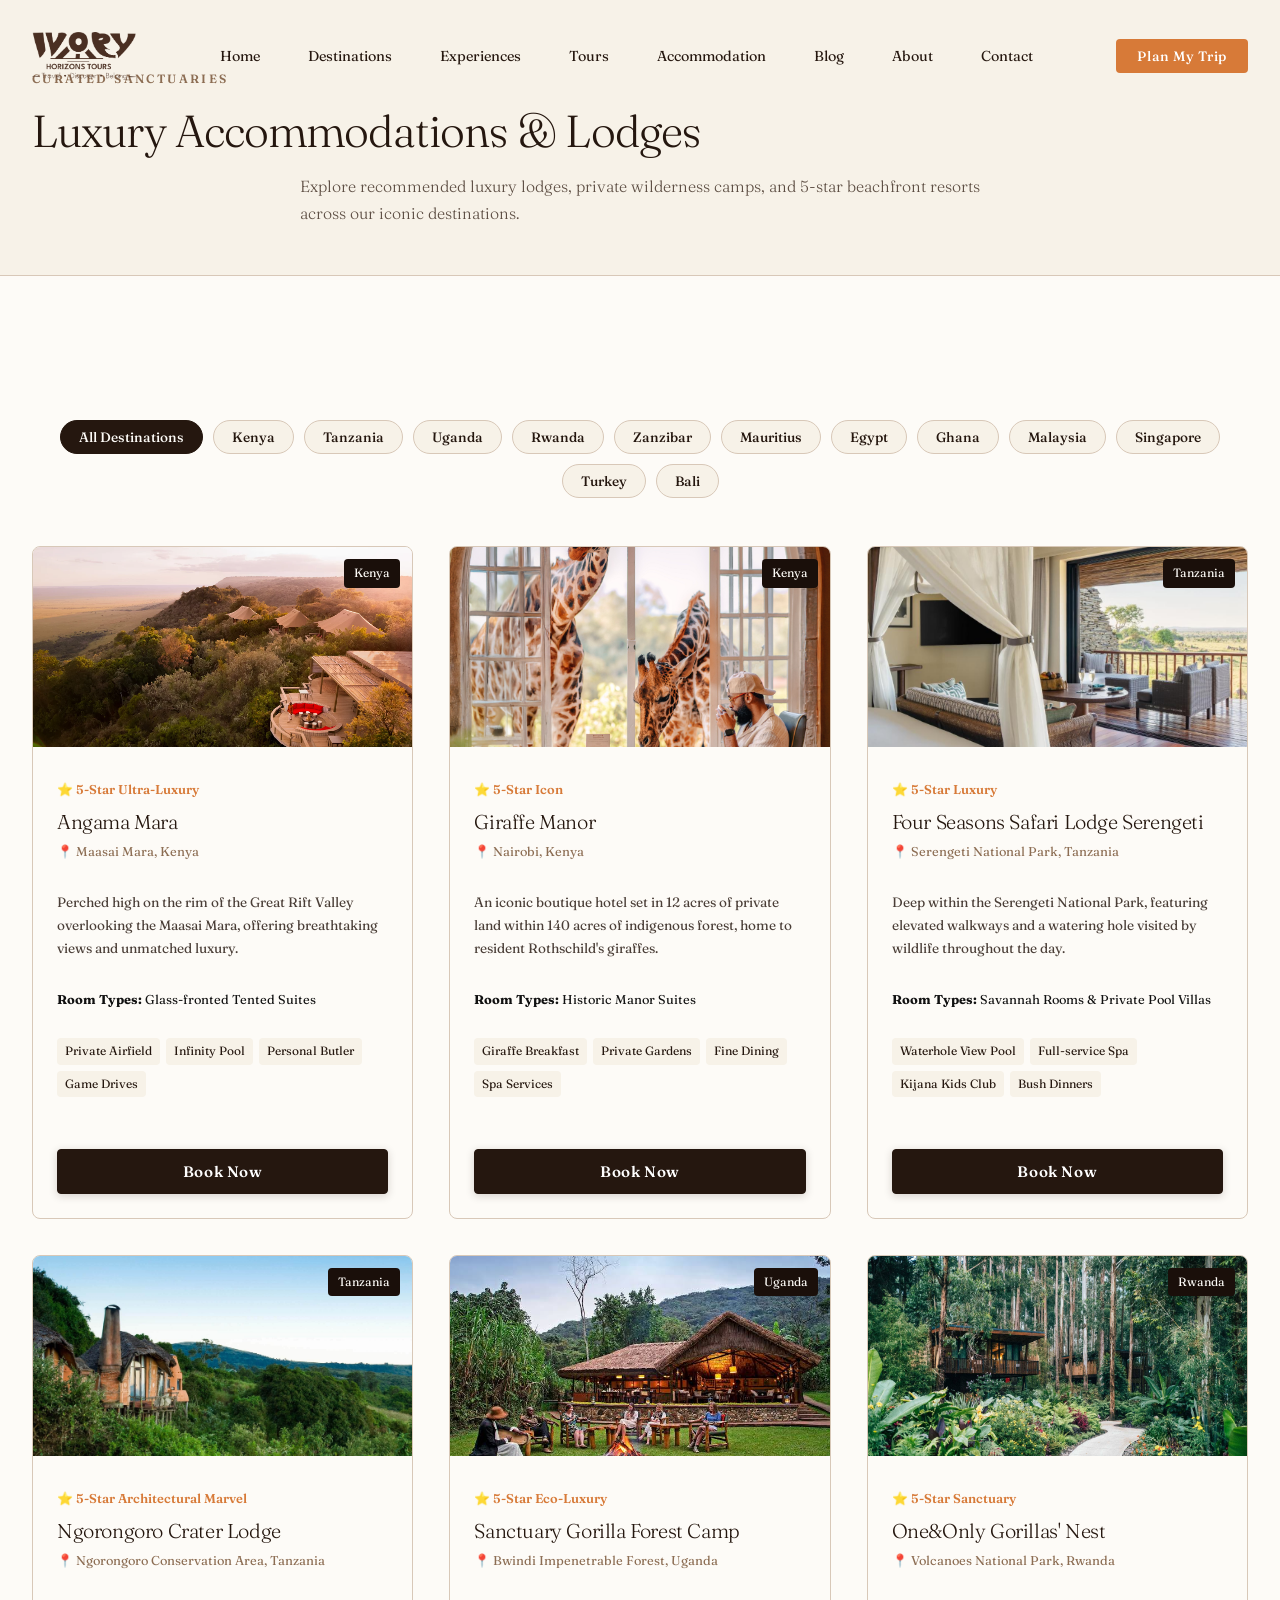
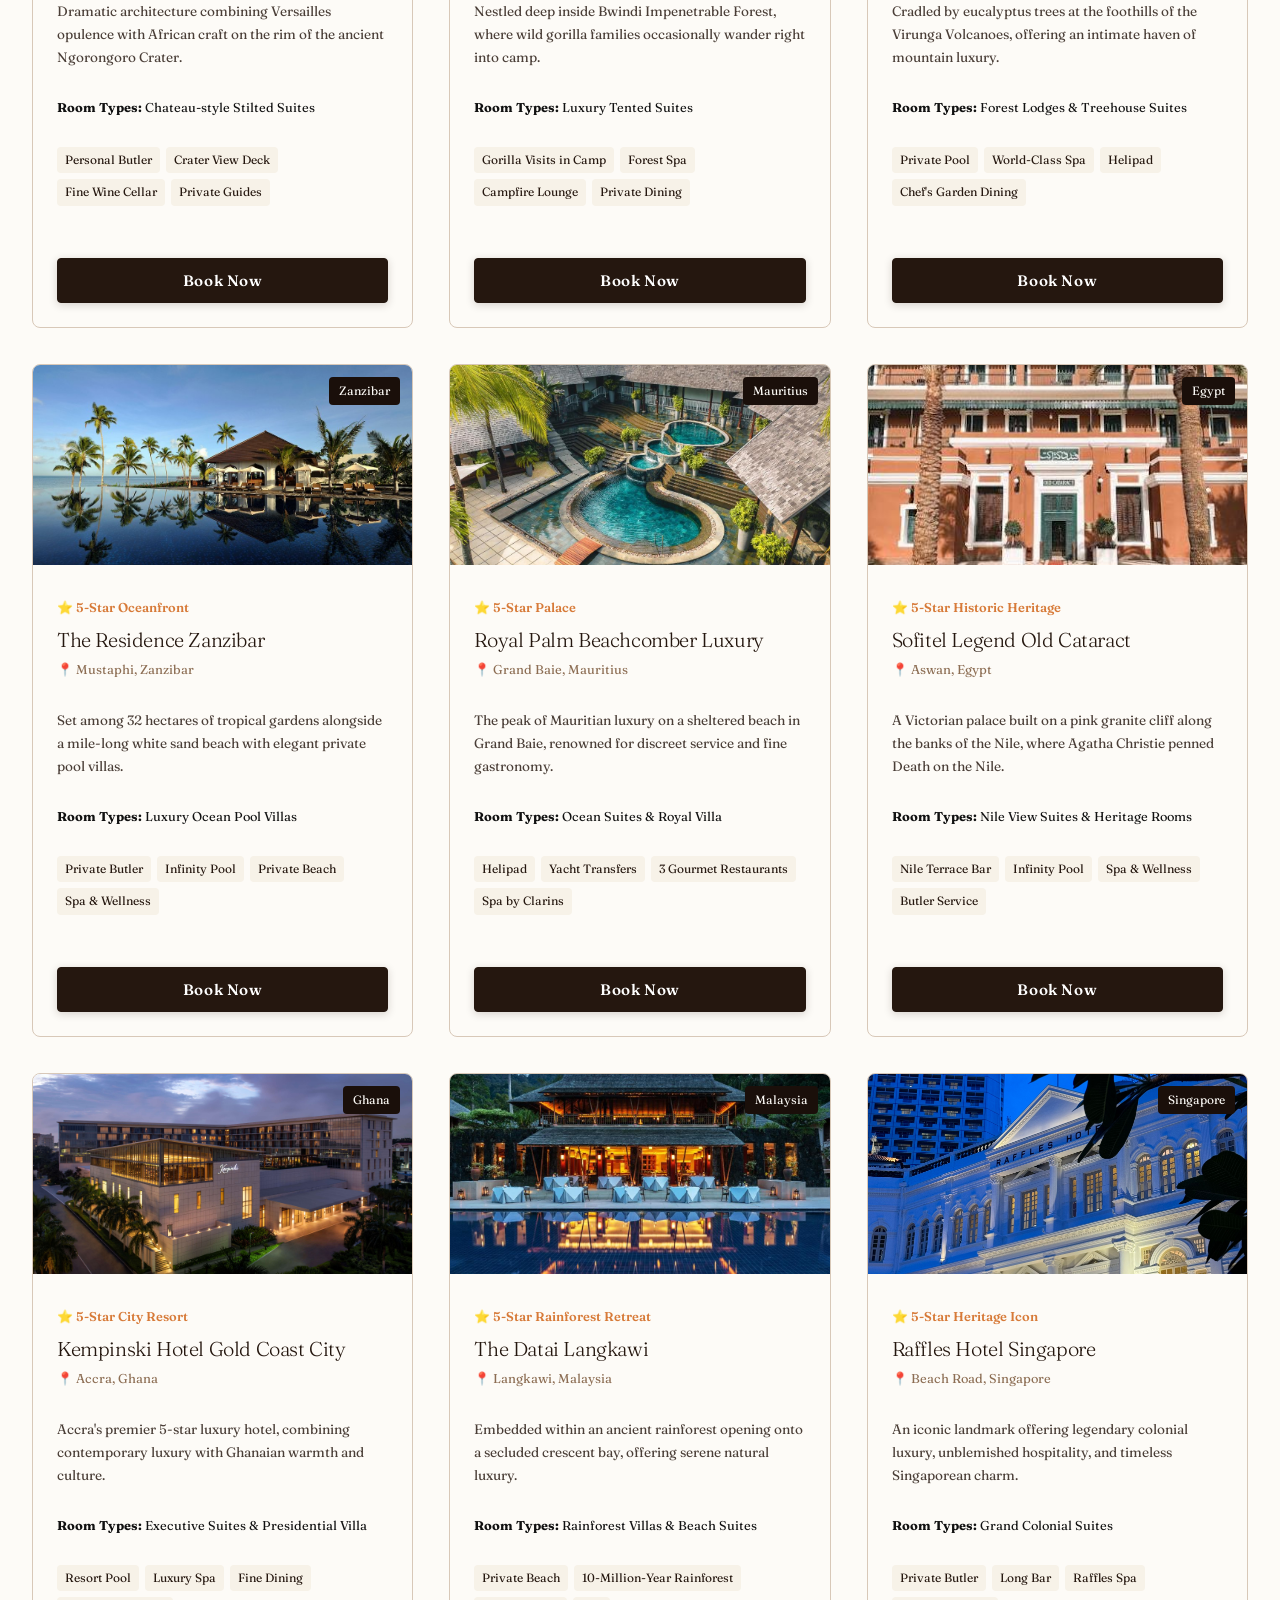
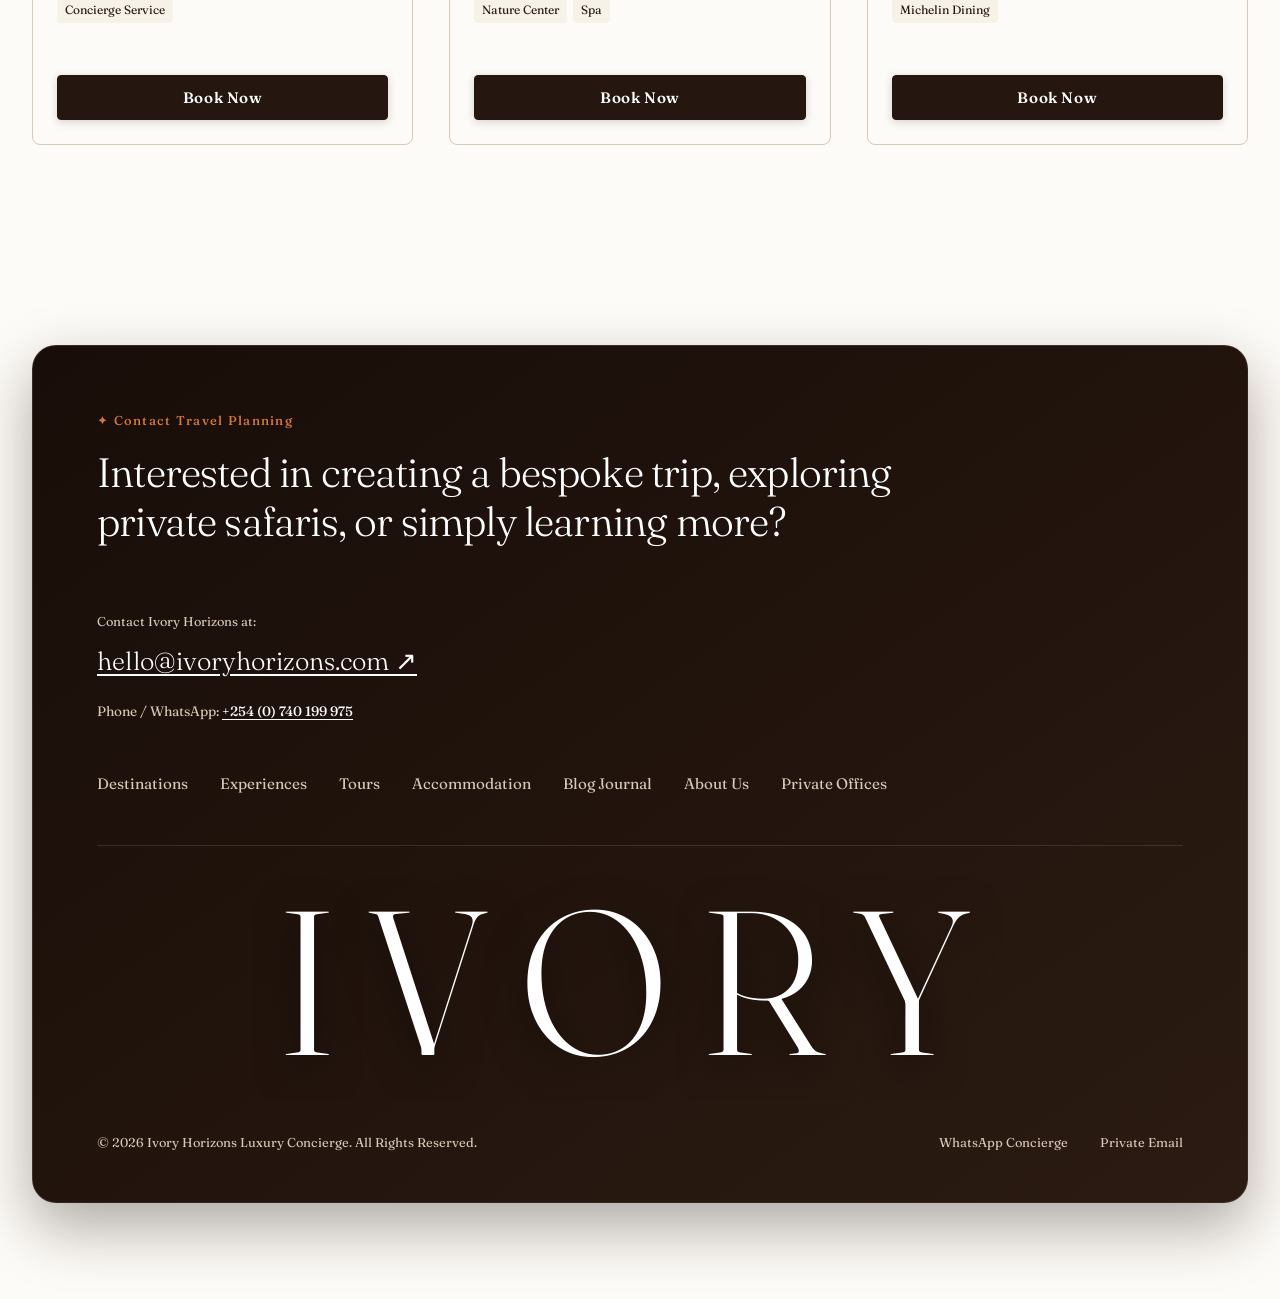
==== commit 85c84f1d: "Add Turkey, Bali handpicked lands cards, Accessible Travelling Ivory Standard card, and fix mobile c" ====
--- a/accommodation.html
+++ b/accommodation.html
@@ -5,9 +5,9 @@
   <meta name="viewport" content="width=device-width, initial-scale=1.0">
   <title>Luxury Accommodations & Lodges | Ivory Horizons</title>
   <meta name="description" content="Explore recommended luxury lodges, private wilderness camps, and 5-star beachfront resorts across iconic East African and global destinations with Ivory Horizons.">
-  <link rel="icon" type="image/png" href="favicon-96x96.png" sizes="96x96">
-  <link rel="shortcut icon" href="favicon.ico">
-  <link rel="apple-touch-icon" sizes="180x180" href="apple-touch-icon.png">
+  <link rel="icon" type="image/svg+xml" href="assets/Tour Icons/Favicon Set/Ivory 32px.svg">
+  <link rel="icon" type="image/svg+xml" href="assets/Tour Icons/Favicon Set/Ivory 512px.svg" sizes="any">
+  <link rel="apple-touch-icon" href="assets/Tour Icons/Favicon Set/Ivory 180px.svg">
   <meta name="apple-mobile-web-app-title" content="Ivory Horizons">
   <link rel="manifest" href="site.webmanifest">
   
@@ -76,6 +76,8 @@
           <button type="button" class="filter-pill" data-dest-filter="Ghana">Ghana</button>
           <button type="button" class="filter-pill" data-dest-filter="Malaysia">Malaysia</button>
           <button type="button" class="filter-pill" data-dest-filter="Singapore">Singapore</button>
+          <button type="button" class="filter-pill" data-dest-filter="Turkey">Turkey</button>
+          <button type="button" class="filter-pill" data-dest-filter="Bali">Bali</button>
         </div>
 
         <div class="accommodation-grid" id="accommodationGrid">
@@ -241,6 +243,14 @@
             <label class="option-card">
               <input type="checkbox" name="destination" value="Singapore">
               <span class="card-box"><span class="option-label">Singapore</span></span>
+            </label>
+            <label class="option-card">
+              <input type="checkbox" name="destination" value="Turkey">
+              <span class="card-box"><span class="option-label">Turkey</span></span>
+            </label>
+            <label class="option-card">
+              <input type="checkbox" name="destination" value="Bali">
+              <span class="card-box"><span class="option-label">Bali</span></span>
             </label>
           </div>
         </div>
--- a/style.css
+++ b/style.css
@@ -885,8 +885,20 @@
 
 .standard-grid {
   display: grid;
-  grid-template-columns: repeat(auto-fit, minmax(300px, 1fr));
+  grid-template-columns: repeat(4, 1fr);
   gap: var(--space-4);
+}
+
+@media (max-width: 1100px) {
+  .standard-grid {
+    grid-template-columns: repeat(2, 1fr);
+  }
+}
+
+@media (max-width: 600px) {
+  .standard-grid {
+    grid-template-columns: 1fr;
+  }
 }
 
 .standard-card {
@@ -1931,7 +1943,7 @@
 
   .dest-body {
     width: 100% !important;
-    padding: var(--space-3) 0 0 0;
+    padding: var(--space-3) !important;
   }
 }
 
@@ -2445,5 +2457,17 @@
   font-weight: 600;
 }
 
-
-
+/* Accessibility: Reduced Motion */
+@media (prefers-reduced-motion: reduce) {
+  *,
+  *::before,
+  *::after {
+    animation-duration: 0.01ms !important;
+    animation-iteration-count: 1 !important;
+    transition-duration: 0.01ms !important;
+    scroll-behavior: auto !important;
+  }
+}
+
+
+
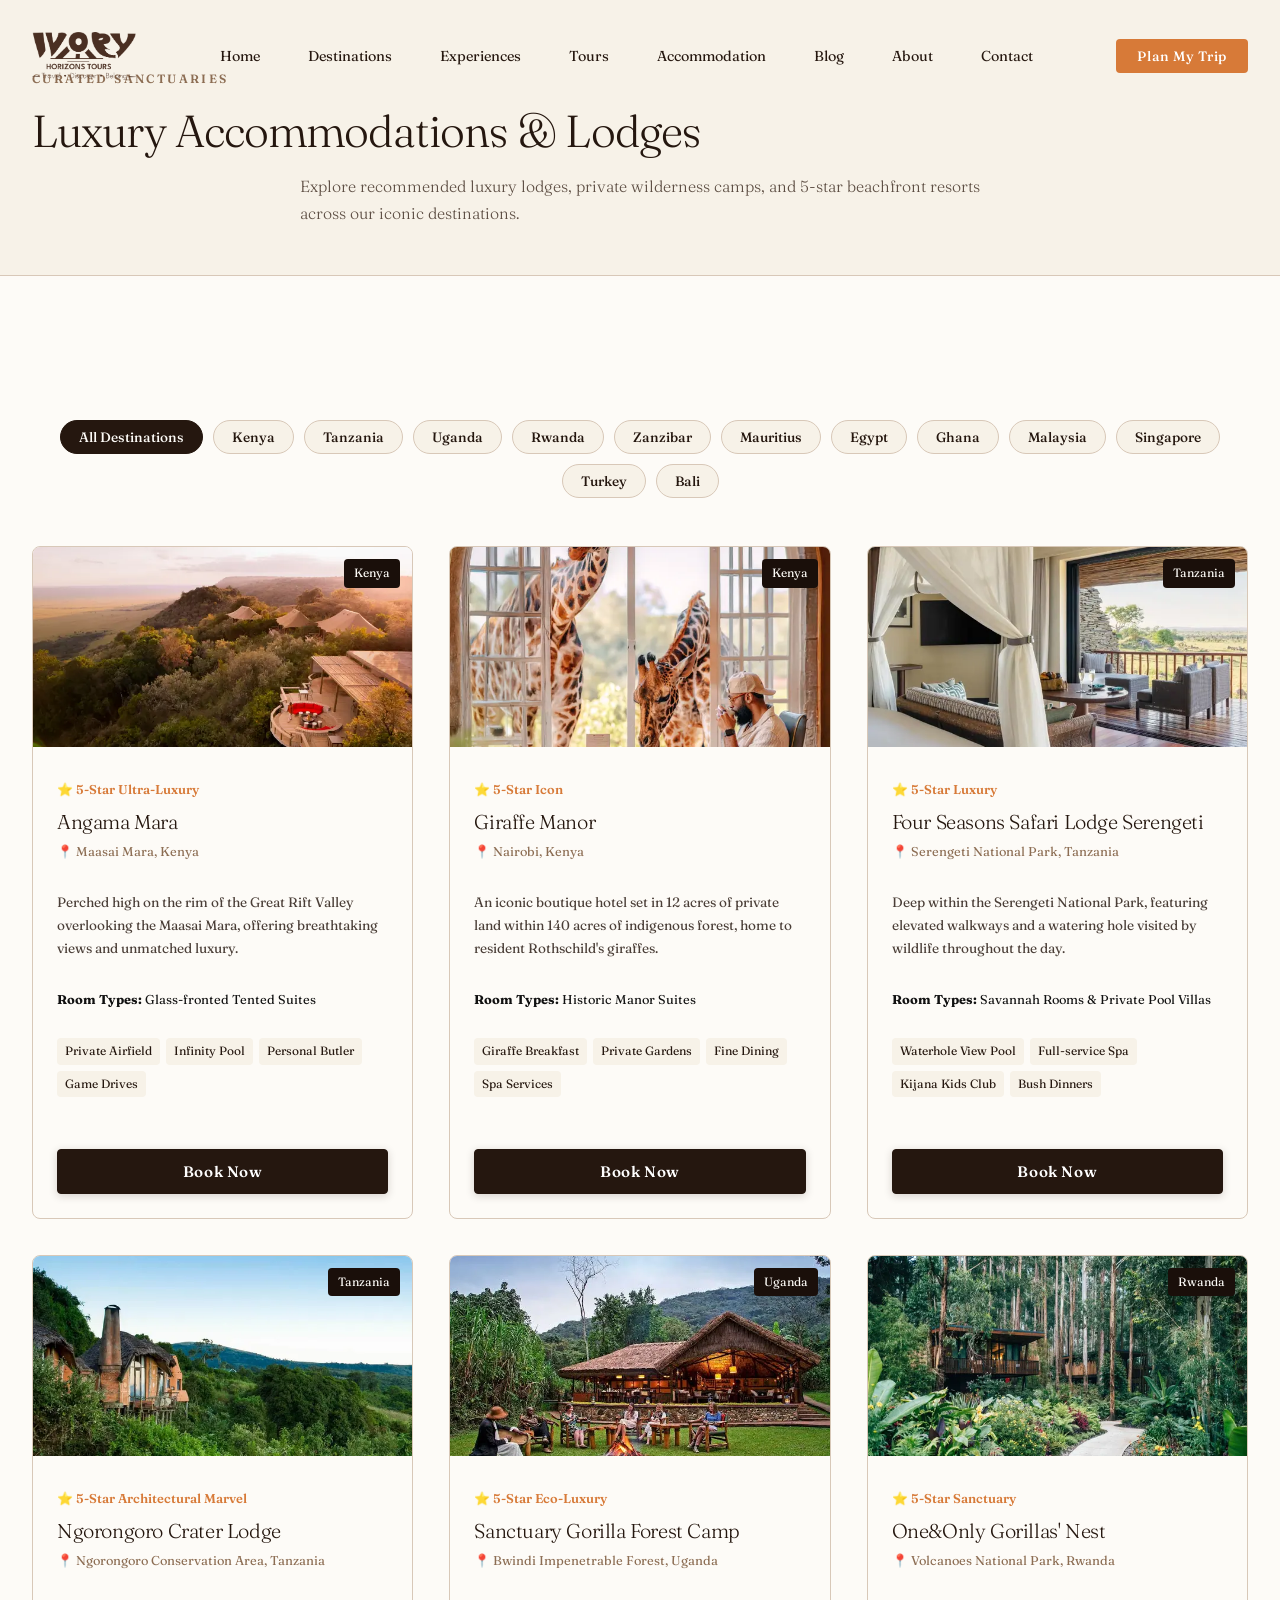
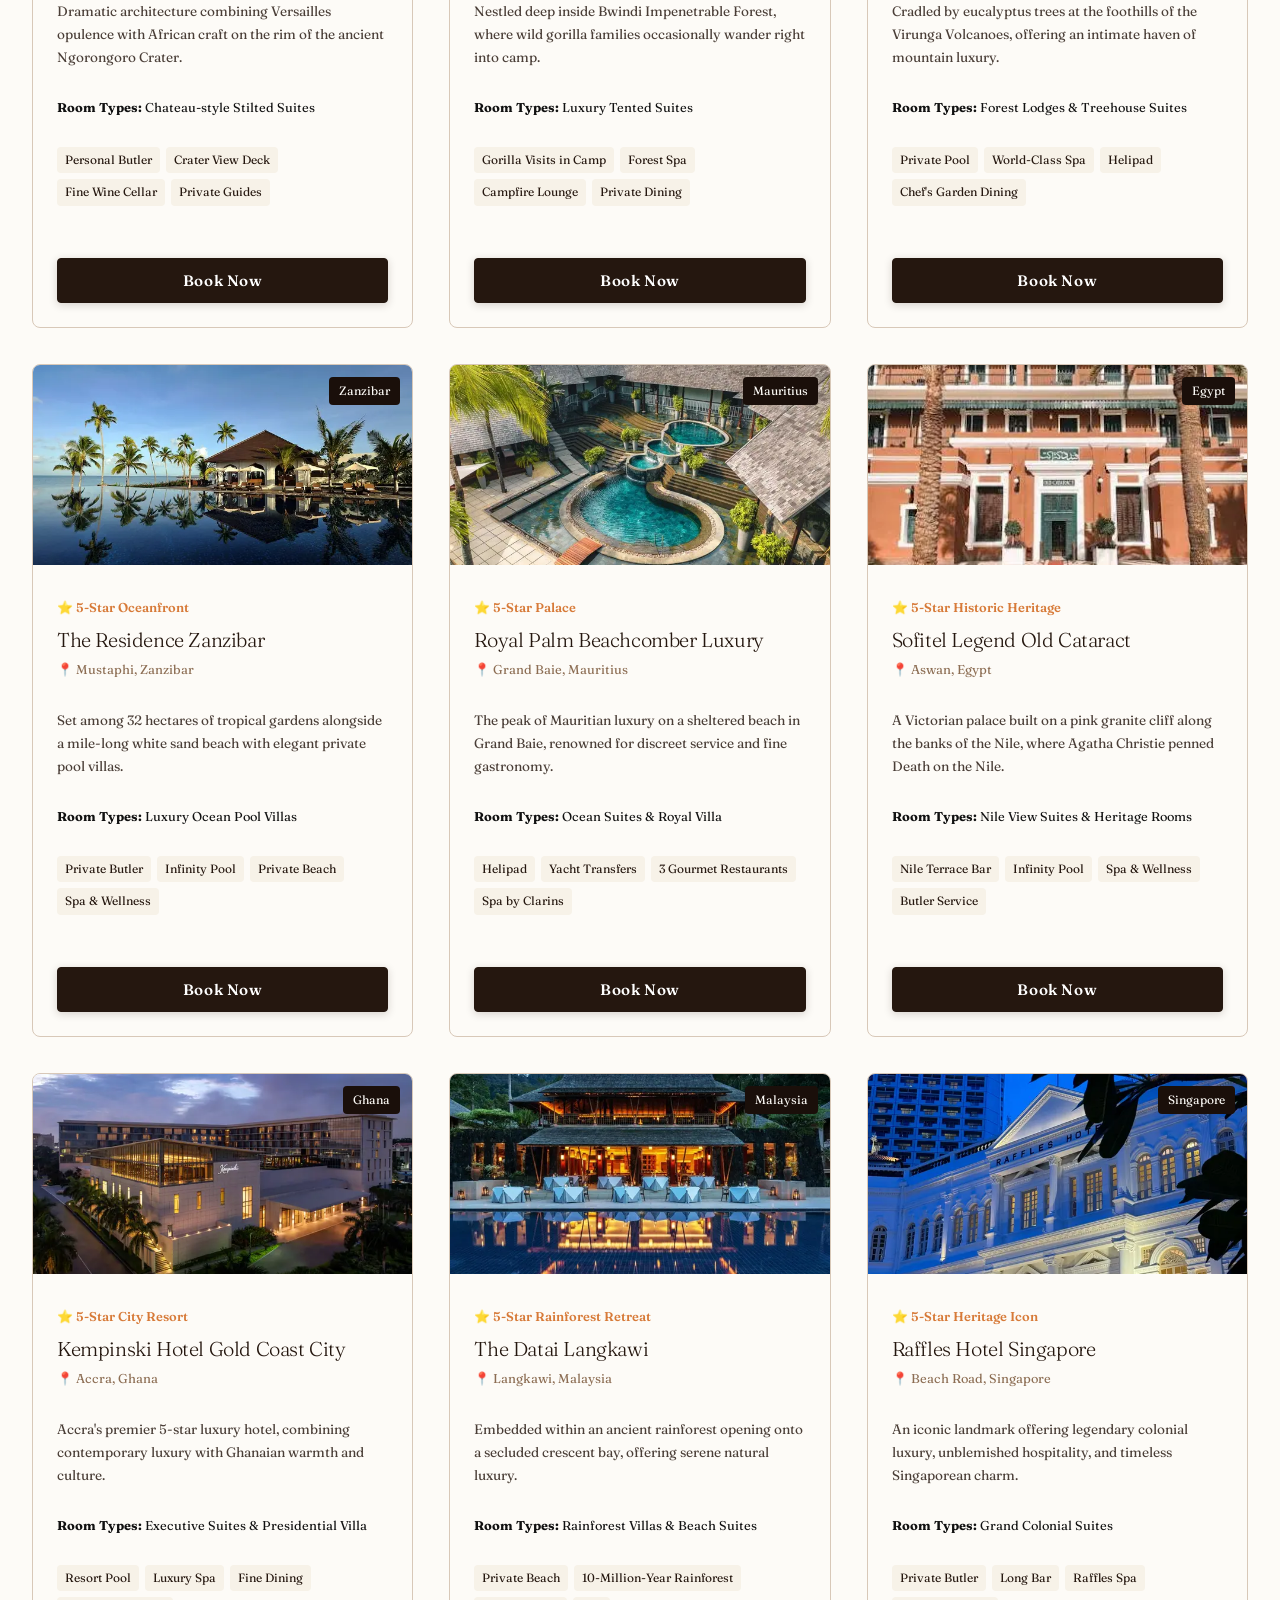
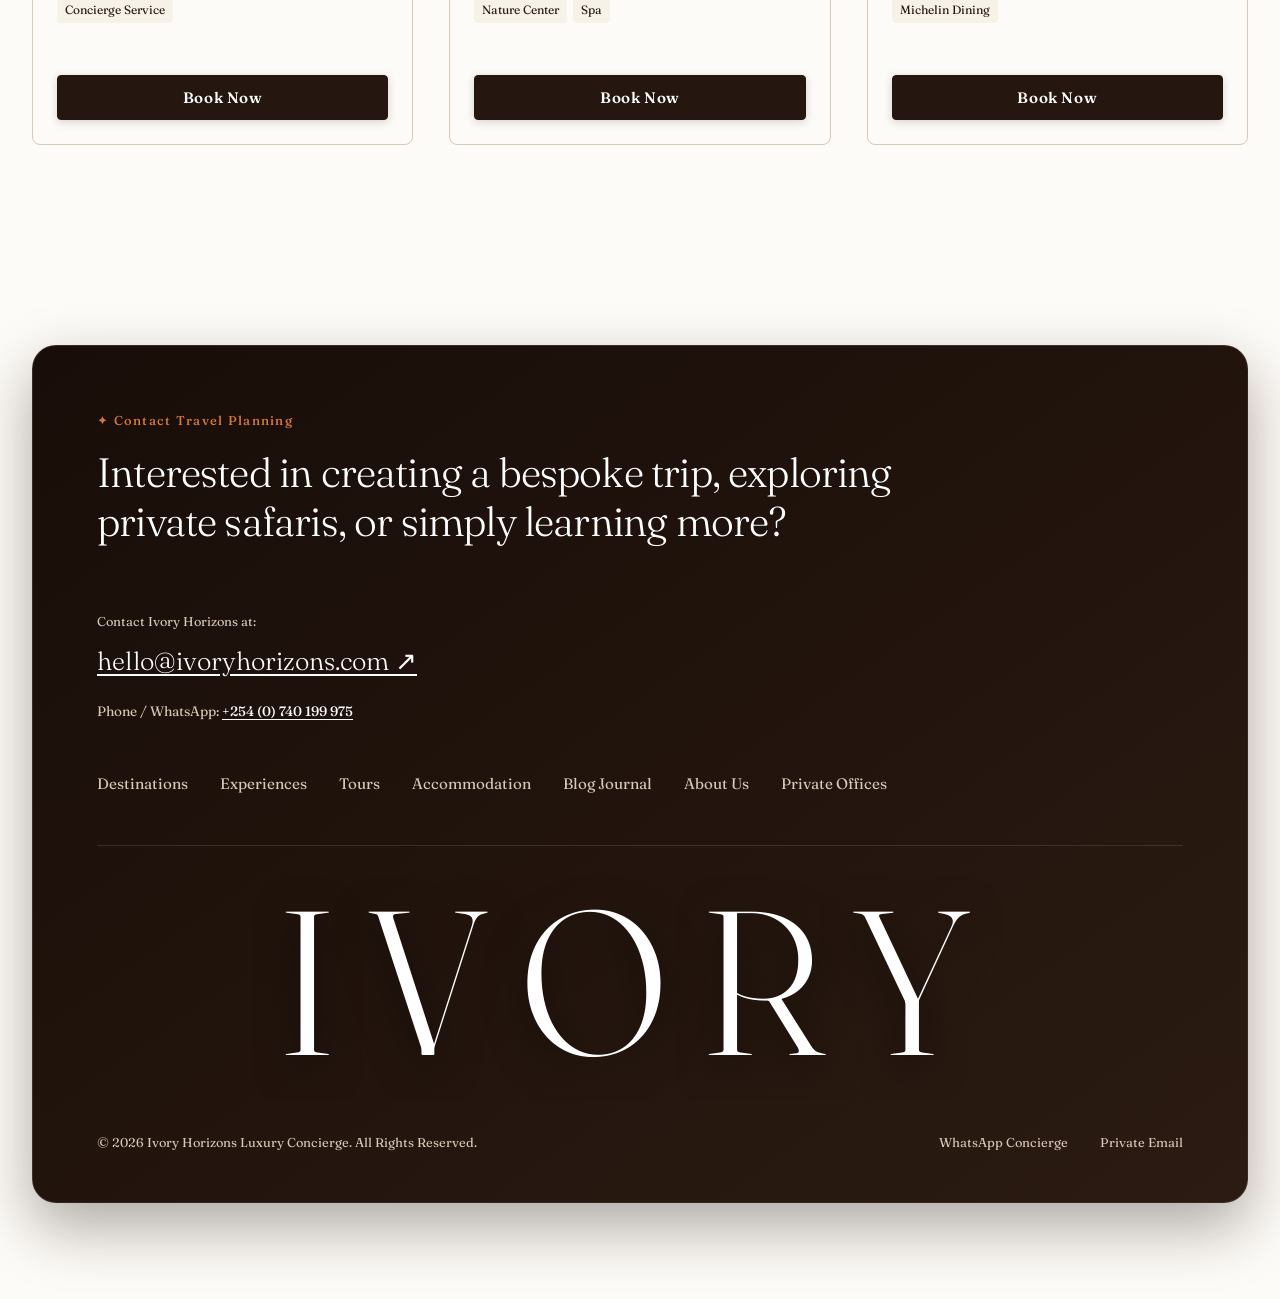
==== commit 7b73decc: "Phase 2: performance — WebP responsive images, hero GIFs to MP4, kebab-case assets, lazy/defer, spec" ====
--- a/accommodation.html
+++ b/accommodation.html
@@ -5,28 +5,29 @@
   <meta name="viewport" content="width=device-width, initial-scale=1.0">
   <title>Luxury Accommodations & Lodges | Ivory Horizons</title>
   <meta name="description" content="Explore recommended luxury lodges, private wilderness camps, and 5-star beachfront resorts across iconic East African and global destinations with Ivory Horizons.">
-  <link rel="icon" type="image/svg+xml" href="assets/Tour Icons/Favicon Set/Ivory 32px.svg">
-  <link rel="icon" type="image/svg+xml" href="assets/Tour Icons/Favicon Set/Ivory 512px.svg" sizes="any">
-  <link rel="apple-touch-icon" href="assets/Tour Icons/Favicon Set/Ivory 180px.svg">
+  <link rel="icon" type="image/svg+xml" href="assets/tour-icons/favicon-set/ivory-32px.svg">
+  <link rel="icon" type="image/svg+xml" href="assets/tour-icons/favicon-set/ivory-512px.svg" sizes="any">
+  <link rel="apple-touch-icon" href="assets/tour-icons/favicon-set/ivory-180px.svg">
   <meta name="apple-mobile-web-app-title" content="Ivory Horizons">
   <link rel="manifest" href="site.webmanifest">
   
   <link rel="preconnect" href="https://fonts.googleapis.com">
   <link rel="preconnect" href="https://fonts.gstatic.com" crossorigin>
-  <link href="https://fonts.googleapis.com/css2?family=Cormorant+Garamond:ital,wght@0,400;0,500;0,600;0,700;1,400&family=Fraunces:ital,opsz,wght@0,9..144,300;0,9..144,400;0,9..144,500;1,9..144,300&family=Inter:wght@300;400;500;600&display=swap" rel="stylesheet">
+  <link rel="preload" as="style" href="https://fonts.googleapis.com/css2?family=Fraunces:ital,opsz,wght@0,9..144,300;0,9..144,400;0,9..144,500;0,9..144,600;1,9..144,300&display=swap" onload="this.onload=null;this.rel='stylesheet'">
+  <noscript><link rel="stylesheet" href="https://fonts.googleapis.com/css2?family=Fraunces:ital,opsz,wght@0,9..144,300;0,9..144,400;0,9..144,500;0,9..144,600;1,9..144,300&display=swap"></noscript>
   
   <link rel="stylesheet" href="style.css">
 </head>
 <body>
-  <audio id="bgMusic" loop preload="auto">
-    <source src="assets/Background Music/Masai-Mara-v2-mastered-by-John-Elleson-Hartley.mp3" type="audio/mpeg">
+  <audio id="bgMusic" loop preload="none">
+    <source src="assets/background-music/masai-mara-v2-mastered-by-john-elleson-hartley.mp3" type="audio/mpeg">
   </audio>
 
   <!-- Navigation Header -->
   <header class="site-header" id="siteHeader">
     <div class="header-container">
       <a href="index.html" class="brand-logo" aria-label="Ivory Horizons Home">
-        <img src="assets/images/Ivory Dark No Bg.png" alt="Ivory Horizons Logo" class="brand-logo-img" onerror="this.style.display='none'; this.nextElementSibling.style.display='block';">
+        <img width="645" height="298" src="assets/images/ivory-dark-no-bg.png" alt="Ivory Horizons Logo" class="brand-logo-img" onerror="this.style.display='none'; this.nextElementSibling.style.display='block';">
         <span class="logo-mark-text" style="display: none;"><span class="logo-accent">Ivory</span> Horizons</span>
       </a>
 
@@ -154,7 +155,7 @@
             <label class="option-card">
               <input type="radio" name="journeyType" value="Safari Adventure" checked>
               <span class="card-box">
-                <img src="assets/Tour Icons/Safari Adventure Icon.svg" alt="Safari Adventure" class="option-svg-icon">
+                <img src="assets/tour-icons/safari-adventure-icon.svg" alt="Safari Adventure" class="option-svg-icon">
                 <span class="option-label">Safari Adventure</span>
               </span>
             </label>
@@ -162,7 +163,7 @@
             <label class="option-card">
               <input type="radio" name="journeyType" value="Beach Escape">
               <span class="card-box">
-                <img src="assets/Tour Icons/Beach Escape Icon.svg" alt="Beach Escape" class="option-svg-icon">
+                <img src="assets/tour-icons/beach-escape-icon.svg" alt="Beach Escape" class="option-svg-icon">
                 <span class="option-label">Beach Escape</span>
               </span>
             </label>
@@ -170,7 +171,7 @@
             <label class="option-card">
               <input type="radio" name="journeyType" value="Honeymoon">
               <span class="card-box">
-                <img src="assets/Tour Icons/Honeymoon Icon.svg" alt="Honeymoon" class="option-svg-icon">
+                <img src="assets/tour-icons/honeymoon-icon.svg" alt="Honeymoon" class="option-svg-icon">
                 <span class="option-label">Honeymoon</span>
               </span>
             </label>
@@ -178,7 +179,7 @@
             <label class="option-card">
               <input type="radio" name="journeyType" value="Luxury Retreat">
               <span class="card-box">
-                <img src="assets/Tour Icons/Lucury Retreat Icon.svg" alt="Luxury Retreat" class="option-svg-icon">
+                <img src="assets/tour-icons/luxury-retreat-icon.svg" alt="Luxury Retreat" class="option-svg-icon">
                 <span class="option-label">Luxury Retreat</span>
               </span>
             </label>
@@ -186,7 +187,7 @@
             <label class="option-card">
               <input type="radio" name="journeyType" value="Cultural Discoveries">
               <span class="card-box">
-                <img src="assets/Tour Icons/Cultural heritage Icon.svg" alt="Cultural Discoveries" class="option-svg-icon">
+                <img src="assets/tour-icons/cultural-heritage-icon.svg" alt="Cultural Discoveries" class="option-svg-icon">
                 <span class="option-label">Cultural Heritage</span>
               </span>
             </label>
@@ -194,7 +195,7 @@
             <label class="option-card">
               <input type="radio" name="journeyType" value="Wildlife Expedition">
               <span class="card-box">
-                <img src="assets/Tour Icons/Adventure Trek Icon.svg" alt="Wildlife Expedition" class="option-svg-icon">
+                <img src="assets/tour-icons/adventure-trek-icon.svg" alt="Wildlife Expedition" class="option-svg-icon">
                 <span class="option-label">Adventure Trek</span>
               </span>
             </label>
@@ -449,7 +450,7 @@
         <div class="accom-step step-active" data-step="1">
           <div class="accom-preview-card">
             <div class="accom-preview-img-wrap">
-              <img id="accomPreviewImg" src="assets/images/Accommodation Imgs/Angama-Mara-.webp" alt="Selected Hotel">
+              <img id="accomPreviewImg" width="1024" height="682" loading="lazy" decoding="async" src="assets/images/accommodation-imgs/angama-mara.webp" srcset="assets/images/accommodation-imgs/angama-mara-640.webp 640w, assets/images/accommodation-imgs/angama-mara.webp 1024w" sizes="(max-width: 768px) 100vw, (max-width: 1200px) 50vw, 600px" alt="Selected Hotel">
               <span class="badge-tag" id="accomPreviewBadge">Kenya</span>
             </div>
             <div class="accom-preview-info">
@@ -701,6 +702,6 @@
     </div>
   </dialog>
 
-  <script src="app.js"></script>
+  <script src="app.js" defer></script>
 </body>
 </html>
--- a/style.css
+++ b/style.css
@@ -44,8 +44,8 @@
   --shadow-deep: 0 24px 60px rgba(26, 15, 10, 0.35);
 
   /* Transitions */
-  --transition-smooth: all 0.4s cubic-bezier(0.16, 1, 0.3, 1);
-  --transition-fast: all 0.2s ease-out;
+  --transition-smooth: transform 0.4s cubic-bezier(0.16, 1, 0.3, 1), opacity 0.4s cubic-bezier(0.16, 1, 0.3, 1), box-shadow 0.4s cubic-bezier(0.16, 1, 0.3, 1), background-color 0.4s cubic-bezier(0.16, 1, 0.3, 1), border-color 0.4s cubic-bezier(0.16, 1, 0.3, 1), color 0.4s cubic-bezier(0.16, 1, 0.3, 1);
+  --transition-fast: color 0.2s ease-out, background-color 0.2s ease-out, border-color 0.2s ease-out, opacity 0.2s ease-out, transform 0.2s ease-out, box-shadow 0.2s ease-out;
 }
 
 /* Reset & Base Setup */
@@ -325,14 +325,13 @@
   width: 100%;
   z-index: 1000;
   padding: var(--space-4) 0;
-  transition: var(--transition-smooth);
+  transition: var(--transition-smooth), padding 0.4s cubic-bezier(0.16, 1, 0.3, 1);
   background: transparent;
 }
 
 .site-header.scrolled {
   position: fixed;
   background-color: rgba(253, 251, 247, 0.95);
-  backdrop-filter: blur(10px);
   box-shadow: 0 4px 20px rgba(37, 23, 15, 0.06);
   padding: var(--space-2) 0;
   border-bottom: 1px solid var(--brown-light);
@@ -434,7 +433,8 @@
   object-position: center right;
 }
 
-.hero-gif-bg {
+.hero-video-bg {
+  transition: opacity 0.5s ease;
   width: 100%;
   height: 100%;
   object-fit: cover;
@@ -1657,6 +1657,7 @@
 
 /* Accommodation Section & Cards */
 .accommodation-grid {
+  min-height: 100vh; /* reserve space until JS renders cards */
   display: grid;
   grid-template-columns: repeat(auto-fill, minmax(300px, 1fr));
   gap: var(--space-4);
@@ -2135,6 +2136,7 @@
 
 /* Blog Page Styling (Requirement 12) */
 .blog-grid {
+  min-height: 100vh; /* reserve space until JS renders cards (prevents footer layout shift) */
   display: grid;
   grid-template-columns: repeat(auto-fill, minmax(300px, 1fr));
   gap: var(--space-6);
@@ -2205,6 +2207,13 @@
 
 .read-article-btn {
   margin-top: auto;
+}
+
+.read-article-btn.is-coming-soon {
+  cursor: default;
+  opacity: 0.6;
+  font-style: italic;
+  pointer-events: none;
 }
 
 /* ==========================================================================
@@ -2223,7 +2232,7 @@
   font-weight: 600;
   font-size: 0.9rem;
   cursor: pointer;
-  transition: all 0.2s ease;
+  transition: var(--transition-fast);
 }
 
 #prevStepBtn:hover {
@@ -2263,7 +2272,7 @@
   color: #5C4D42;
   font-size: 0.88rem;
   font-weight: 500;
-  transition: all 0.2s ease;
+  transition: var(--transition-fast);
 }
 
 .pill-option input:checked + .pill-box {
@@ -2322,7 +2331,7 @@
   border-radius: var(--radius-sm);
   opacity: 1 !important;
   visibility: visible !important;
-  transition: all 0.2s ease;
+  transition: var(--transition-fast);
   box-shadow: 0 2px 8px rgba(37, 23, 15, 0.18);
 }
 
@@ -2358,7 +2367,7 @@
   font-weight: 600;
   font-size: 0.9rem;
   cursor: pointer;
-  transition: all 0.2s ease;
+  transition: var(--transition-fast);
 }
 
 #prevAccomStepBtn:hover {
@@ -2471,3 +2480,282 @@
 
 
 
+
+
+/* ==========================================================================
+   ARTICLE PAGE (single blog post layout)
+   ========================================================================== */
+.article-hero {
+  padding-top: var(--space-16);
+  margin-bottom: 0;
+}
+
+.article-hero-inner {
+  text-align: center;
+}
+
+.article-hero-inner .section-title {
+  max-width: 880px;
+  margin-left: auto;
+  margin-right: auto;
+}
+
+.article-meta {
+  margin-top: var(--space-3);
+  font-size: 0.85rem;
+  color: var(--brown-secondary);
+  letter-spacing: 0.04em;
+}
+
+.article-wrap {
+  padding: var(--space-6) 0 var(--space-12);
+}
+
+.article-container {
+  max-width: 800px;
+}
+
+.article-back {
+  display: inline-block;
+  margin-bottom: var(--space-4);
+}
+
+.article-figure {
+  margin: 0 0 var(--space-6);
+  border-radius: var(--radius-md);
+  overflow: hidden;
+  aspect-ratio: 16 / 8;
+  background-color: var(--bg-secondary);
+}
+
+.article-figure img {
+  width: 100%;
+  height: 100%;
+  object-fit: cover;
+  display: block;
+}
+
+.article-container p {
+  color: #3F342C;
+  margin-bottom: var(--space-3);
+}
+
+.article-lead {
+  font-size: 1.2rem;
+  line-height: 1.7;
+  font-weight: 300;
+  color: var(--dark-primary) !important;
+}
+
+.article-facts {
+  display: grid;
+  grid-template-columns: repeat(3, 1fr);
+  gap: var(--space-2);
+  margin: var(--space-6) 0;
+}
+
+.article-fact {
+  background-color: var(--bg-secondary);
+  border: 1px solid var(--brown-light);
+  border-radius: var(--radius-md);
+  padding: var(--space-3);
+  display: flex;
+  flex-direction: column;
+  gap: 4px;
+}
+
+.article-fact-value {
+  font-family: var(--font-heading);
+  font-size: 1.6rem;
+  font-weight: 400;
+  line-height: 1.2;
+  color: var(--dark-primary);
+}
+
+.article-fact-label {
+  font-size: 0.8rem;
+  color: var(--brown-secondary);
+  line-height: 1.4;
+}
+
+.article-h2 {
+  font-size: clamp(1.6rem, 2.4vw, 2.1rem);
+  margin: var(--space-8) 0 var(--space-2);
+}
+
+.article-h3 {
+  font-size: 1.3rem;
+  margin-bottom: var(--space-1);
+}
+
+.article-cards {
+  display: grid;
+  grid-template-columns: repeat(2, 1fr);
+  gap: var(--space-3);
+  margin: var(--space-3) 0 var(--space-4);
+}
+
+.article-card {
+  background-color: var(--white);
+  border: 1px solid var(--brown-light);
+  border-radius: var(--radius-md);
+  padding: var(--space-4);
+}
+
+.article-card p:last-child {
+  margin-bottom: 0;
+}
+
+.article-card-tag {
+  display: inline-block;
+  font-size: 0.7rem;
+  letter-spacing: 0.18em;
+  text-transform: uppercase;
+  font-weight: 600;
+  color: var(--brown-accent);
+  margin-bottom: var(--space-1);
+}
+
+.article-card-cost {
+  padding-top: var(--space-2);
+  border-top: 1px solid var(--brown-light);
+  color: var(--dark-primary) !important;
+}
+
+.article-callout {
+  background-color: var(--bg-secondary);
+  border-left: 3px solid var(--brown-accent);
+  border-radius: var(--radius-sm);
+  padding: var(--space-3) var(--space-4);
+}
+
+.article-callout p:last-child {
+  margin-bottom: 0;
+}
+
+.article-list {
+  list-style: none;
+  display: grid;
+  grid-template-columns: repeat(2, 1fr);
+  gap: var(--space-1) var(--space-3);
+  margin: var(--space-2) 0 0;
+}
+
+.article-list li {
+  position: relative;
+  padding-left: var(--space-3);
+  color: #3F342C;
+}
+
+.article-list li::before {
+  content: "";
+  position: absolute;
+  left: 0;
+  top: 0.75em;
+  width: 8px;
+  height: 8px;
+  border-radius: 50%;
+  background-color: var(--brown-accent);
+}
+
+.article-steps {
+  margin: var(--space-2) 0 var(--space-3) var(--space-3);
+  display: grid;
+  gap: var(--space-2);
+  color: #3F342C;
+}
+
+.article-steps li {
+  padding-left: var(--space-1);
+}
+
+.article-note {
+  font-size: 0.85rem;
+  font-style: italic;
+  color: var(--brown-secondary) !important;
+}
+
+.article-cta {
+  margin-top: var(--space-8);
+  padding: var(--space-6) var(--space-4);
+  background-color: var(--dark-primary);
+  border-radius: var(--radius-md);
+  text-align: center;
+  color: var(--white);
+}
+
+.article-cta .section-badge {
+  color: var(--brown-light);
+}
+
+.article-cta-title {
+  color: var(--white);
+  font-size: clamp(1.4rem, 2.2vw, 1.9rem);
+  max-width: 560px;
+  margin: 0 auto var(--space-3);
+}
+
+.article-cta-actions {
+  display: flex;
+  gap: var(--space-2);
+  justify-content: center;
+  flex-wrap: wrap;
+  margin-bottom: var(--space-3);
+}
+
+.article-cta .btn-primary {
+  background-color: var(--brown-accent);
+  border-color: var(--brown-accent);
+  color: var(--white);
+}
+
+.article-cta .btn-primary:hover {
+  background-color: #C06829;
+  border-color: #C06829;
+}
+
+.btn-ghost-dark {
+  background-color: transparent;
+  color: var(--white);
+  border-color: rgba(255, 255, 255, 0.4);
+}
+
+.btn-ghost-dark:hover {
+  background-color: var(--white);
+  color: var(--dark-primary);
+}
+
+.article-container .article-cta-contact {
+  display: flex;
+  gap: var(--space-2);
+  justify-content: center;
+  flex-wrap: wrap;
+  font-size: 0.95rem;
+  margin-bottom: var(--space-3);
+  color: var(--brown-light);
+}
+
+.article-cta-contact a {
+  color: var(--white);
+  border-bottom: 1px solid rgba(255, 255, 255, 0.35);
+}
+
+.article-container .article-signoff {
+  margin: 0;
+  color: var(--brown-light);
+  font-size: 0.9rem;
+}
+
+.article-signoff strong {
+  color: var(--white);
+}
+
+@media (max-width: 720px) {
+  .article-hero { padding-top: var(--space-12); }
+  .article-facts,
+  .article-cards,
+  .article-list { grid-template-columns: 1fr; }
+  .article-figure { aspect-ratio: 4 / 3; }
+  .article-lead { font-size: 1.1rem; }
+  .article-cta { padding: var(--space-4) var(--space-3); }
+}
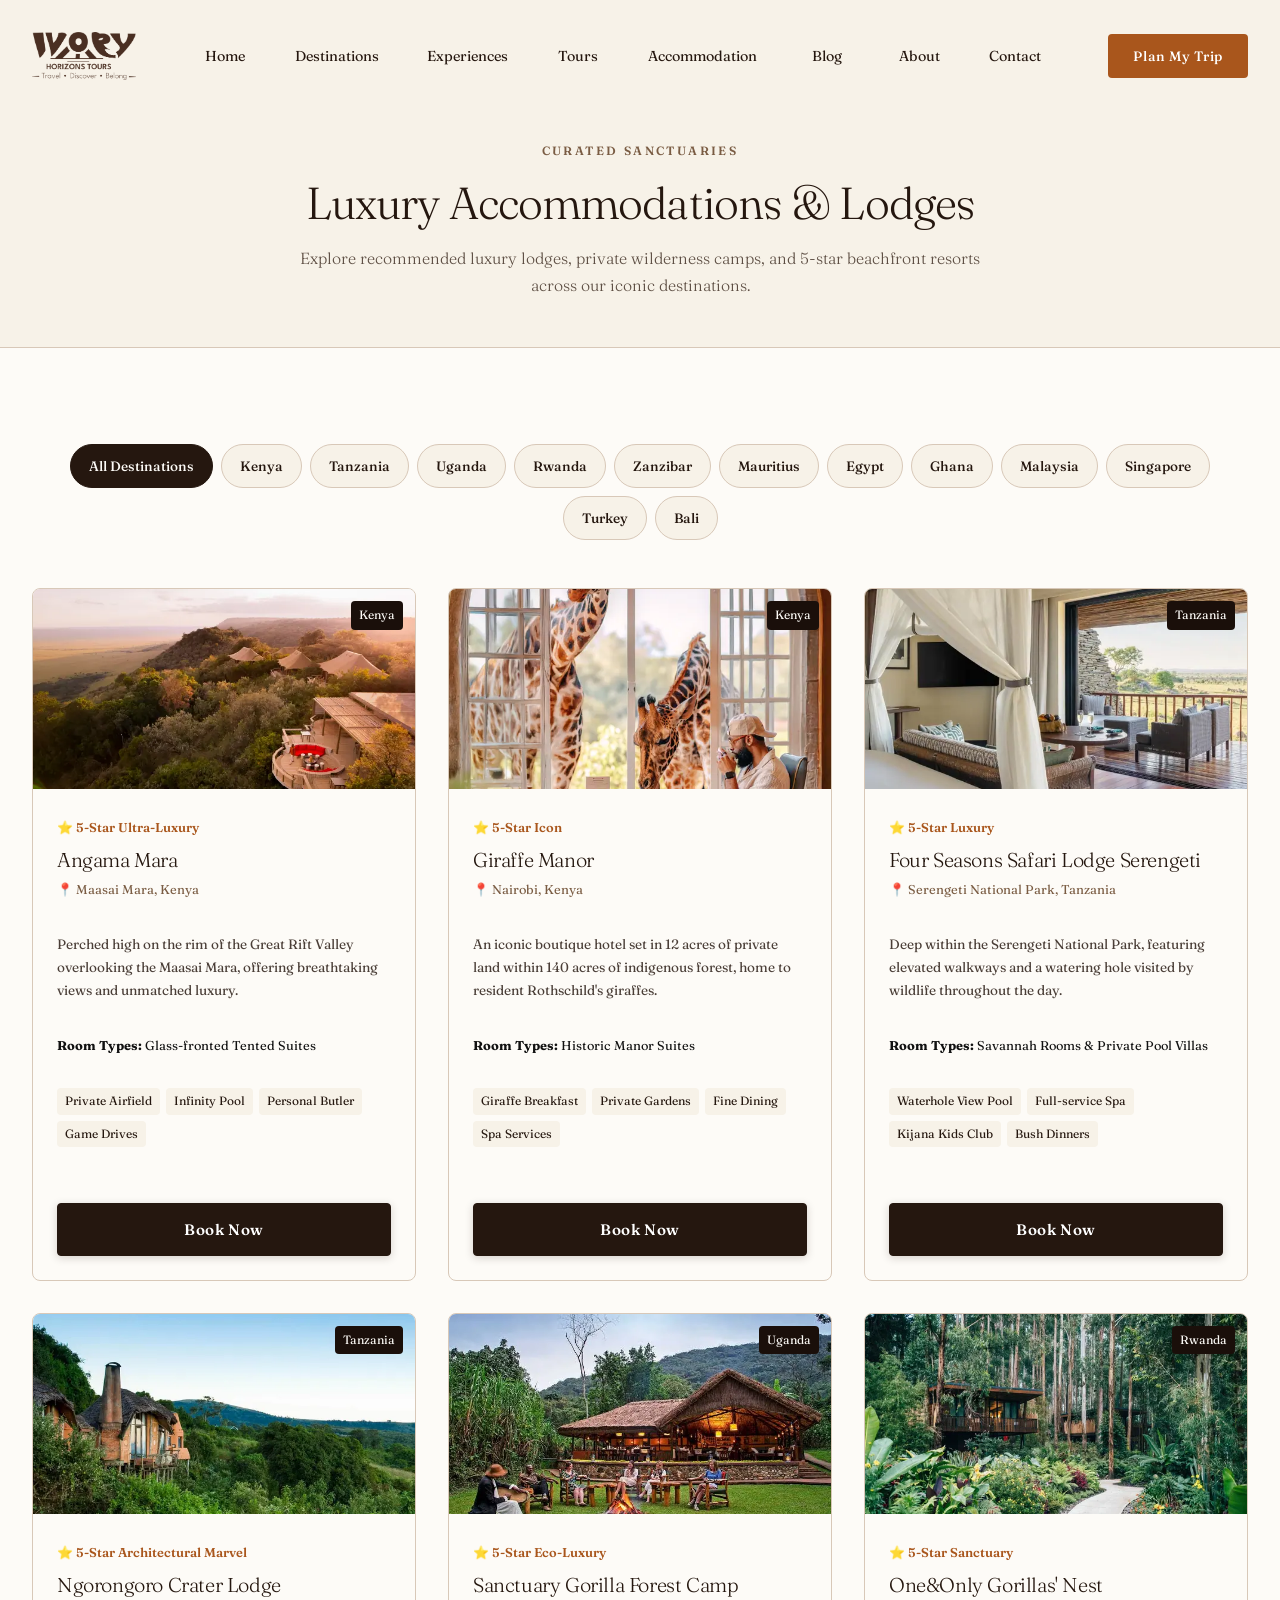
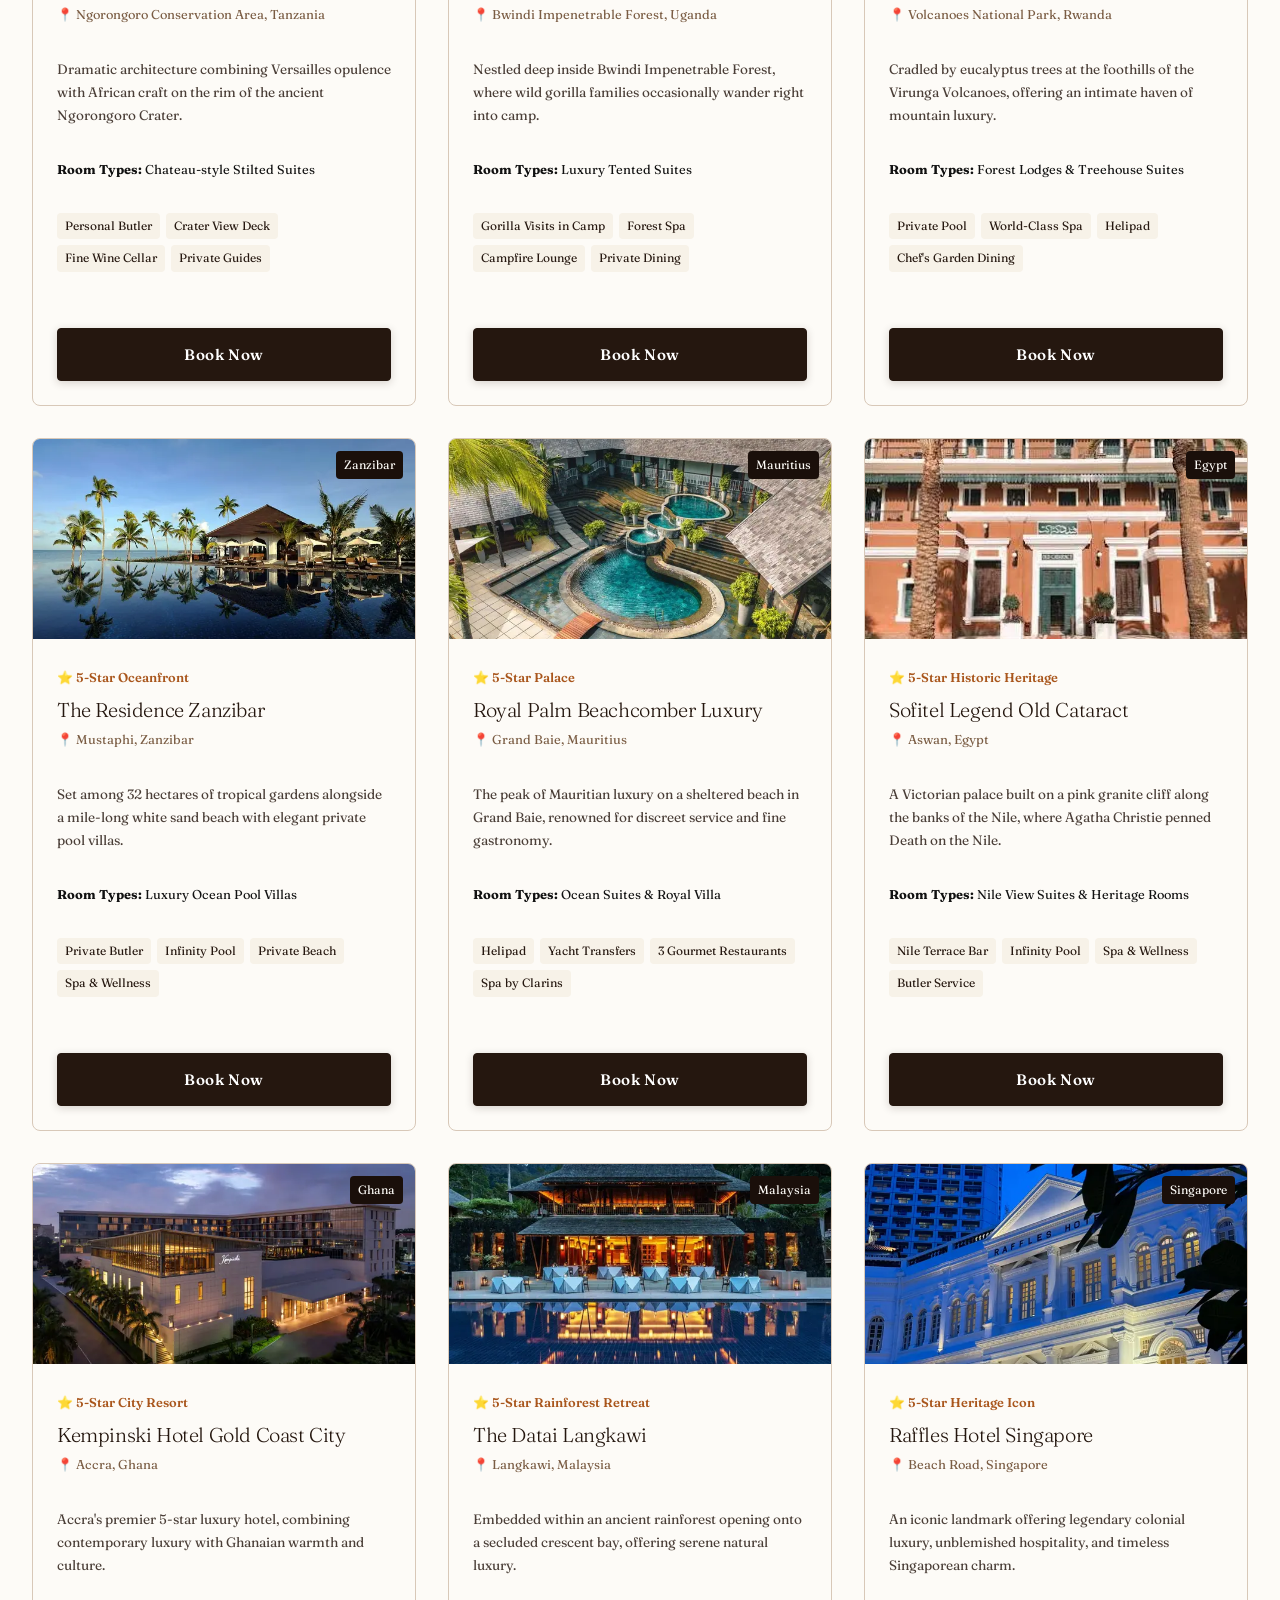
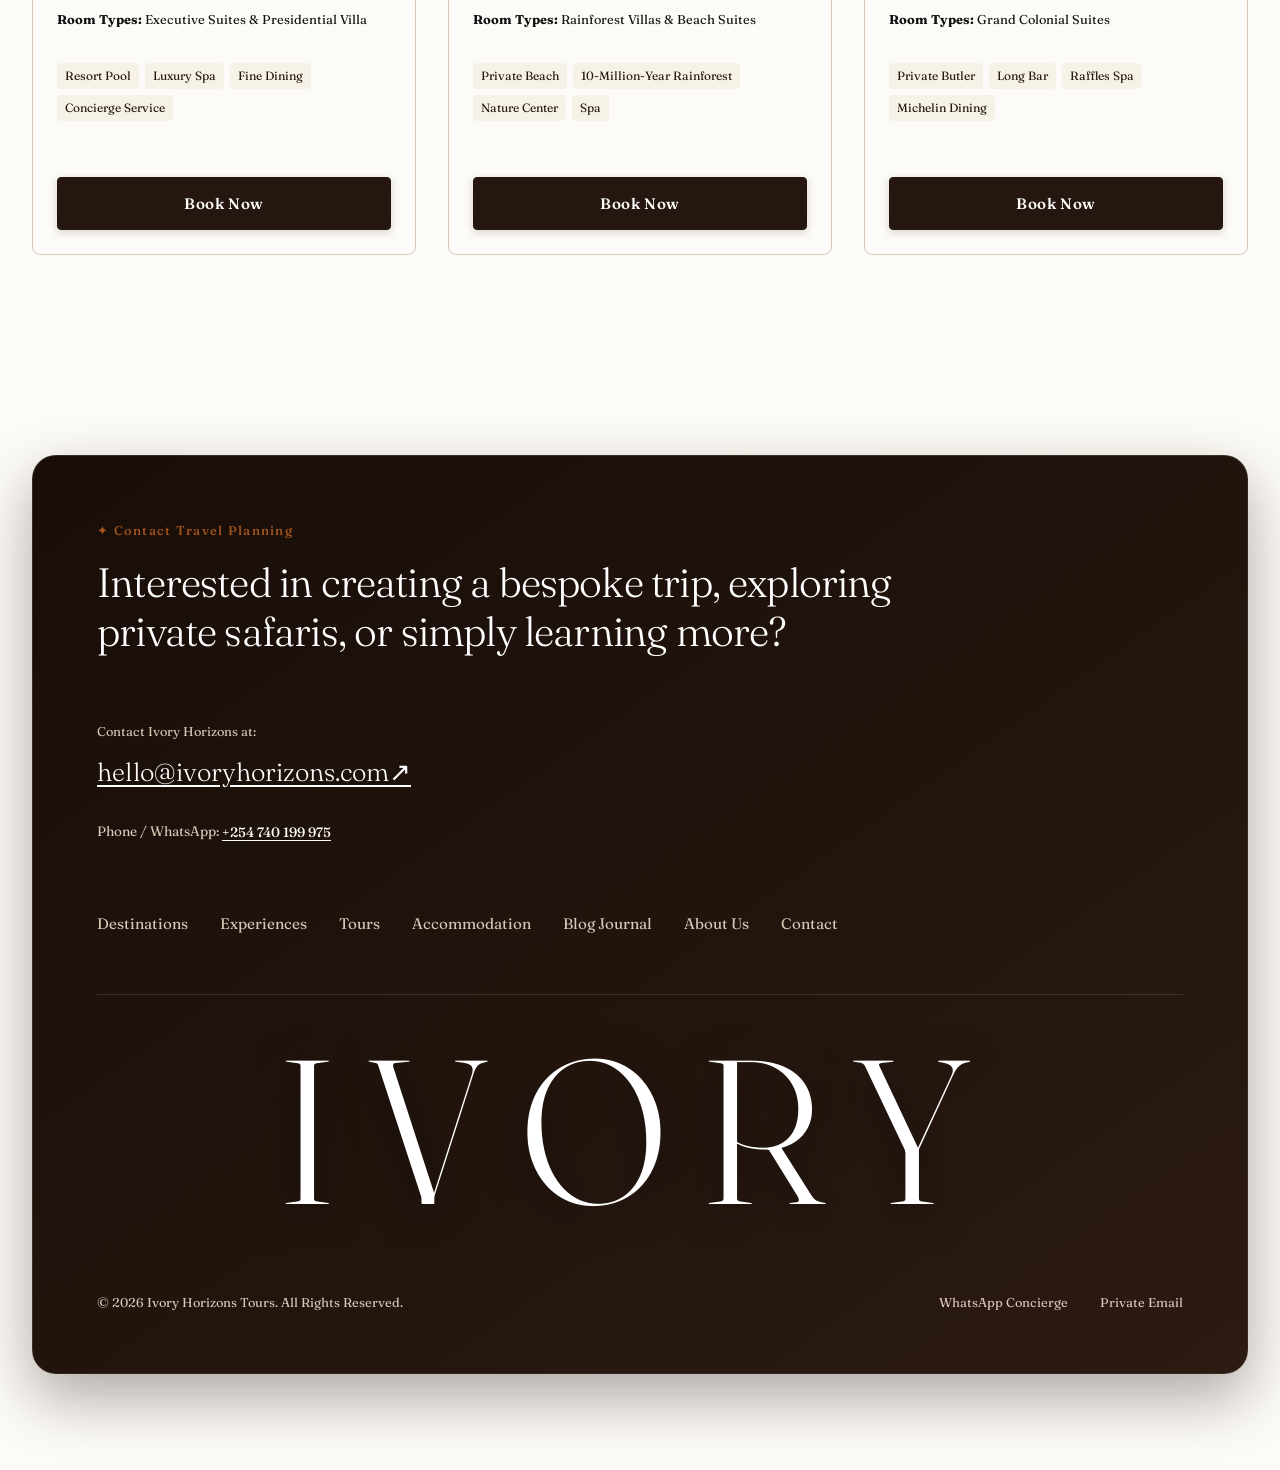
==== commit 7341106f: "Phase 4: UI/UX audit fixes — contrast, tap targets, focus states, hero/header overlap, nav breakpoin" ====
--- a/accommodation.html
+++ b/accommodation.html
@@ -16,9 +16,11 @@
   <link rel="preload" as="style" href="https://fonts.googleapis.com/css2?family=Fraunces:ital,opsz,wght@0,9..144,300;0,9..144,400;0,9..144,500;0,9..144,600;1,9..144,300&display=swap" onload="this.onload=null;this.rel='stylesheet'">
   <noscript><link rel="stylesheet" href="https://fonts.googleapis.com/css2?family=Fraunces:ital,opsz,wght@0,9..144,300;0,9..144,400;0,9..144,500;0,9..144,600;1,9..144,300&display=swap"></noscript>
   
+  <link rel="stylesheet" href="assets/vendor/lenis/lenis.css">
   <link rel="stylesheet" href="style.css">
 </head>
 <body>
+  <a class="skip-link" href="#main-content">Skip to main content</a>
   <audio id="bgMusic" loop preload="none">
     <source src="assets/background-music/masai-mara-v2-mastered-by-john-elleson-hartley.mp3" type="audio/mpeg">
   </audio>
@@ -31,7 +33,7 @@
         <span class="logo-mark-text" style="display: none;"><span class="logo-accent">Ivory</span> Horizons</span>
       </a>
 
-      <nav class="main-nav" aria-label="Main Navigation">
+      <nav class="main-nav" id="mainNav" aria-label="Main Navigation">
         <ul class="nav-list">
           <li><a href="index.html" class="nav-link">Home</a></li>
           <li><a href="index.html#destinations" class="nav-link">Destinations</a></li>
@@ -46,7 +48,7 @@
 
       <div class="header-actions">
         <button type="button" class="btn btn-header-cta concierge-trigger">Plan My Trip</button>
-        <button type="button" class="mobile-toggle" id="mobileToggle" aria-label="Toggle navigation menu">
+        <button type="button" class="mobile-toggle" id="mobileToggle" aria-label="Toggle navigation menu" aria-expanded="false" aria-controls="mainNav">
           <span></span>
           <span></span>
         </button>
@@ -54,7 +56,7 @@
     </div>
   </header>
 
-  <main>
+  <main id="main-content" tabindex="-1">
     <section class="section section-hero-mini">
       <div class="container text-center">
         <span class="section-badge">Curated Sanctuaries</span>
@@ -101,7 +103,7 @@
           <div class="footer-contact-direct">
             <span class="contact-label">Contact Ivory Horizons at:</span>
             <a href="mailto:hello@ivoryhorizons.com" class="contact-email-link">hello@ivoryhorizons.com <span class="arrow-icon">↗</span></a>
-            <span class="contact-phone-item">Phone / WhatsApp: <a href="https://wa.me/254740199975" target="_blank" rel="noopener">+254 (0) 740 199 975</a></span>
+            <span class="contact-phone-item">Phone / WhatsApp: <a href="https://wa.me/254740199975" target="_blank" rel="noopener">+254 740 199 975</a></span>
           </div>
 
           <div class="footer-nav-menu">
@@ -111,7 +113,7 @@
             <a href="accommodation.html">Accommodation</a>
             <a href="blog.html">Blog Journal</a>
             <a href="index.html#about">About Us</a>
-            <a href="index.html#contact">Private Offices</a>
+            <a href="index.html#contact">Contact</a>
           </div>
         </div>
 
@@ -121,7 +123,7 @@
 
         <div class="footer-card-bottom">
           <div class="footer-copyright-text">
-            © 2026 Ivory Horizons Luxury Concierge. All Rights Reserved.
+            © 2026 Ivory Horizons Tours. All Rights Reserved.
           </div>
           <div class="footer-social-links">
             <a href="https://wa.me/254740199975" target="_blank" rel="noopener" class="footer-social-btn">WhatsApp Concierge</a>
@@ -133,7 +135,7 @@
   </div>
 
   <!-- CONCIERGE MODAL / STEP-BY-STEP JOURNEY PLANNER -->
-  <dialog class="concierge-modal" id="conciergeModal">
+  <dialog class="concierge-modal" data-lenis-prevent id="conciergeModal" aria-labelledby="modalTitle">
     <div class="modal-content-wrapper">
       <button type="button" class="modal-close" id="closeConciergeBtn" aria-label="Close modal">&times;</button>
       
@@ -323,13 +325,13 @@
             <div class="form-group">
               <label>When do you want to travel?</label>
               <div class="travel-timing-inputs">
-                <select id="travelYear" class="timing-select">
+                <select id="travelYear" class="timing-select" aria-label="Travel year">
                   <option value="" disabled selected>Year</option>
                   <option value="2026">2026</option>
                   <option value="2027">2027</option>
                   <option value="2028">2028</option>
                 </select>
-                <select id="travelMonth" class="timing-select">
+                <select id="travelMonth" class="timing-select" aria-label="Travel month">
                   <option value="" disabled selected>Month</option>
                   <option value="January">January</option>
                   <option value="February">February</option>
@@ -344,7 +346,7 @@
                   <option value="November">November</option>
                   <option value="December">December</option>
                 </select>
-                <select id="travelDuration" class="timing-select">
+                <select id="travelDuration" class="timing-select" aria-label="Trip duration">
                   <option value="" disabled selected>For How long</option>
                   <option value="3-5 Days">3-5 Days</option>
                   <option value="7-10 Days">7-10 Days</option>
@@ -429,7 +431,7 @@
   </dialog>
 
   <!-- DEDICATED MULTI-STEP ACCOMMODATION BOOKING FLOW MODAL -->
-  <dialog class="concierge-modal" id="accomBookingModal">
+  <dialog class="concierge-modal" data-lenis-prevent id="accomBookingModal" aria-labelledby="accomModalTitle">
     <div class="modal-content-wrapper">
       <button type="button" class="modal-close" id="closeAccomModalBtn" aria-label="Close modal">&times;</button>
       
@@ -702,6 +704,7 @@
     </div>
   </dialog>
 
+  <script src="assets/vendor/lenis/lenis.min.js" defer></script>
   <script src="app.js" defer></script>
 </body>
 </html>
--- a/assets/vendor/lenis/lenis.css
+++ b/assets/vendor/lenis/lenis.css
@@ -0,0 +1,26 @@
+html.lenis,
+html.lenis body {
+  height: auto;
+}
+
+.lenis:not(.lenis-autoToggle).lenis-stopped {
+  overflow: clip;
+}
+
+.lenis [data-lenis-prevent],
+.lenis [data-lenis-prevent-wheel],
+.lenis [data-lenis-prevent-touch],
+.lenis [data-lenis-prevent-vertical],
+.lenis [data-lenis-prevent-horizontal] {
+  overscroll-behavior: contain;
+}
+
+.lenis.lenis-smooth iframe {
+  pointer-events: none;
+}
+
+.lenis.lenis-autoToggle {
+  transition-property: overflow;
+  transition-duration: 1ms;
+  transition-behavior: allow-discrete;
+}
--- a/style.css
+++ b/style.css
@@ -13,10 +13,22 @@
   --bg-secondary: #F7F2E8;
   --dark-primary: #25170F;
   --dark-surface: #1A0F0A;
-  --brown-secondary: #8C6D53;
+  --brown-secondary: #7A5C43; /* darkened from #8C6D53 for WCAG AA on cream (>=5:1) */
   --brown-light: #D8C8B8;
-  --brown-accent: #D77A38; /* Warm Terracotta / Golden Accent inspired by TrekTopia */
+  --brown-accent: #D77A38; /* Warm Terracotta: decorative use and text on dark surfaces */
+  --brown-accent-deep: #A9561C; /* Terracotta for fills carrying white text and for text on cream (WCAG AA >= 5:1) */
+  --brown-accent-deeper: #8E4516; /* Hover state for deep terracotta fills */
   --white: #FFFFFF;
+  --text-strong: #332B25;
+  --text-mid: #3F342C;
+  --text-soft: #4A3E37;
+  --text-muted: #5C4D42;
+  --sand: #D1B89D;
+  --gold-soft: #BE9B6D;
+  --dark-warm: #2B1B12;
+  --dark-deep: #180D08;
+  --whatsapp: #25D366;
+  --whatsapp-hover: #1EBE57;
   --black: #111111;
   --overlay-dark: rgba(26, 15, 10, 0.35);
   --overlay-heavy: rgba(26, 15, 10, 0.75);
@@ -57,7 +69,6 @@
 
 html {
   font-size: 16px;
-  scroll-behavior: smooth;
   background-color: var(--bg-primary);
   color: var(--black);
 }
@@ -104,7 +115,7 @@
 
 p {
   margin-bottom: var(--space-3);
-  color: #332B25;
+  color: var(--text-strong);
 }
 
 a {
@@ -166,10 +177,10 @@
 }
 
 .btn-inspo-primary {
-  background-color: var(--brown-accent);
-  color: var(--white);
-  border-color: var(--brown-accent);
-  padding: 12px 28px;
+  background-color: var(--brown-accent-deep);
+  color: var(--white);
+  border-color: var(--brown-accent-deep);
+  padding: var(--space-2) var(--space-3);
   border-radius: var(--radius-sm);
   font-size: 0.95rem;
   font-weight: 500;
@@ -177,21 +188,21 @@
 }
 
 .btn-inspo-primary:hover {
-  background-color: #C06829;
+  background-color: var(--brown-accent-deeper);
   transform: translateY(-2px);
   box-shadow: 0 10px 24px rgba(215, 122, 56, 0.45);
 }
 
 .btn-header-cta {
-  background-color: var(--brown-accent);
-  color: var(--white);
-  padding: 8px 20px;
+  background-color: var(--brown-accent-deep);
+  color: var(--white);
+  padding: var(--space-1) var(--space-3);
   border-radius: var(--radius-sm);
   font-size: 0.85rem;
 }
 
 .btn-header-cta:hover {
-  background-color: #C06829;
+  background-color: var(--brown-accent-deeper);
 }
 
 .btn-login-link {
@@ -309,7 +320,7 @@
 
 .section-subtitle {
   font-size: clamp(1rem, 1.2vw, 1.15rem);
-  color: #5C4D42;
+  color: var(--text-muted);
   max-width: 680px;
   margin: 0 auto;
   font-weight: 300;
@@ -468,7 +479,7 @@
 
 .hero-tag {
   font-size: 0.9rem;
-  color: var(--brown-accent);
+  color: var(--brown-accent-deep);
   margin-bottom: var(--space-2);
   font-weight: 500;
 }
@@ -490,7 +501,7 @@
 
 .hero-description {
   font-size: clamp(1rem, 1.2vw, 1.1rem);
-  color: #4A3E35;
+  color: var(--text-soft);
   margin-bottom: var(--space-6);
   line-height: 1.7;
   font-weight: 300;
@@ -599,7 +610,7 @@
 }
 
 .card-content {
-  padding: 32px;
+  padding: var(--space-4);
   display: flex;
   flex-direction: column;
   flex-grow: 1;
@@ -611,13 +622,13 @@
   letter-spacing: 0.16em;
   text-transform: uppercase;
   color: var(--brown-secondary);
-  margin-bottom: 12px;
+  margin-bottom: var(--space-2);
   display: block;
 }
 
 .card-title {
   font-size: 1.45rem;
-  margin-bottom: 14px;
+  margin-bottom: var(--space-2);
   line-height: 1.35;
   color: var(--dark-primary);
 }
@@ -625,8 +636,8 @@
 .card-desc {
   font-size: 0.95rem;
   line-height: 1.75;
-  color: #5C4D42;
-  margin-bottom: 24px;
+  color: var(--text-muted);
+  margin-bottom: var(--space-3);
   flex-grow: 1;
 }
 
@@ -740,7 +751,7 @@
 
 .dest-text {
   font-size: 0.9rem;
-  color: #5C4D42;
+  color: var(--text-muted);
   margin-bottom: var(--space-3);
   min-height: 52px;
 }
@@ -842,7 +853,7 @@
 
 .journey-excerpt {
   font-size: 0.95rem;
-  color: #5C4D42;
+  color: var(--text-muted);
   margin-bottom: var(--space-4);
 }
 
@@ -924,7 +935,7 @@
   margin: 0 auto var(--space-3);
   background: rgba(215, 122, 56, 0.12);
   border-radius: 50%;
-  padding: 14px;
+  padding: var(--space-2);
 }
 
 .standard-svg-icon {
@@ -1014,7 +1025,7 @@
 
 .story-paragraph {
   font-size: 0.95rem;
-  color: #4A3E35;
+  color: var(--text-soft);
   margin-bottom: var(--space-3);
 }
 
@@ -1154,7 +1165,7 @@
 }
 
 .footer-popout-card {
-  background: linear-gradient(145deg, #180D08 0%, #2B1B12 100%);
+  background: linear-gradient(145deg, var(--dark-deep) 0%, var(--dark-warm) 100%);
   border-radius: var(--radius-lg);
   padding: var(--space-8) var(--space-8) var(--space-6);
   color: var(--white);
@@ -1176,7 +1187,7 @@
 .footer-tag-badge {
   font-size: 0.8rem;
   letter-spacing: 0.1em;
-  color: var(--brown-accent);
+  color: var(--brown-accent-deep);
   margin-bottom: var(--space-2);
   font-weight: 500;
 }
@@ -1298,12 +1309,12 @@
 }
 
 .whatsapp-btn-link {
-  color: #25D366 !important;
+  color: var(--whatsapp) !important;
   font-weight: 500;
 }
 
 .whatsapp-btn-link:hover {
-  color: #1EBE5D !important;
+  color: var(--whatsapp-hover) !important;
 }
 
 /* ==========================================================================
@@ -1353,7 +1364,7 @@
   font-size: 0.7rem;
   letter-spacing: 0.2em;
   text-transform: uppercase;
-  color: var(--brown-accent);
+  color: var(--brown-accent-deep);
   font-weight: 600;
   display: block;
   margin-bottom: var(--space-1);
@@ -1366,7 +1377,7 @@
 
 .modal-subtitle {
   font-size: 0.9rem;
-  color: #5C4D42;
+  color: var(--text-muted);
 }
 
 .modal-progress-bar {
@@ -1514,7 +1525,7 @@
 
 .confirmation-text {
   font-size: 1rem;
-  color: #5C4D42;
+  color: var(--text-muted);
   margin-bottom: var(--space-4);
 }
 
@@ -1562,11 +1573,8 @@
   }
 }
 
-@media (max-width: 768px) {
-  .site-header {
-    padding: var(--space-2) 0;
-  }
-
+/* Collapse the nav into the hamburger before the desktop links run out of room */
+@media (max-width: 1100px) {
   .main-nav {
     display: none;
     position: absolute;
@@ -1591,6 +1599,12 @@
   .mobile-toggle {
     display: flex;
   }
+}
+
+@media (max-width: 768px) {
+  .site-header {
+    padding: var(--space-2) 0;
+  }
 
   .form-fields-grid {
     grid-template-columns: 1fr;
@@ -1606,23 +1620,23 @@
    ========================================================================== */
 
 .btn-whatsapp {
-  background-color: #25D366;
-  color: #FFFFFF;
-  border: 1px solid #25D366;
-  padding: 12px 24px;
+  background-color: var(--whatsapp);
+  color: var(--white);
+  border: 1px solid var(--whatsapp);
+  padding: var(--space-2) var(--space-3);
   border-radius: var(--radius-sm);
   font-weight: 600;
   cursor: pointer;
   display: inline-flex;
   align-items: center;
-  gap: 8px;
+  gap: var(--space-1);
   transition: var(--transition-smooth);
 }
 
 .btn-whatsapp:hover {
-  background-color: #1EBE57;
-  border-color: #1EBE57;
-  color: #FFFFFF;
+  background-color: var(--whatsapp-hover);
+  border-color: var(--whatsapp-hover);
+  color: var(--white);
   box-shadow: 0 6px 18px rgba(37, 211, 102, 0.35);
   transform: translateY(-2px);
 }
@@ -1631,7 +1645,7 @@
 .experience-filter-bar, .destination-filter-bar {
   display: flex;
   flex-wrap: wrap;
-  gap: 10px;
+  gap: var(--space-1);
   justify-content: center;
   margin-bottom: var(--space-6);
 }
@@ -1640,7 +1654,7 @@
   background-color: var(--bg-secondary);
   border: 1px solid var(--brown-light);
   color: var(--dark-primary);
-  padding: 8px 18px;
+  padding: var(--space-1) 18px;
   border-radius: 40px;
   font-size: 0.85rem;
   font-family: var(--font-body);
@@ -1696,7 +1710,7 @@
   right: 12px;
   background-color: var(--dark-surface);
   color: var(--bg-primary);
-  padding: 4px 10px;
+  padding: 4px var(--space-1);
   font-size: 0.75rem;
   border-radius: var(--radius-sm);
 }
@@ -1710,7 +1724,7 @@
 
 .star-rating {
   font-size: 0.8rem;
-  color: var(--brown-accent);
+  color: var(--brown-accent-deep);
   font-weight: 600;
 }
 
@@ -1728,7 +1742,7 @@
 
 .accom-desc {
   font-size: 0.85rem;
-  color: #4A3E37;
+  color: var(--text-soft);
   margin-bottom: var(--space-2);
 }
 
@@ -1746,7 +1760,7 @@
 
 .amenity-tag {
   background-color: var(--bg-secondary);
-  padding: 3px 8px;
+  padding: 3px var(--space-1);
   border-radius: 4px;
   font-size: 0.75rem;
   color: var(--dark-primary);
@@ -1804,7 +1818,7 @@
   top: 16px; left: 16px;
   background-color: var(--brown-accent);
   color: var(--white);
-  padding: 4px 12px;
+  padding: 4px var(--space-2);
   border-radius: 4px;
   font-size: 0.85rem;
   font-weight: 500;
@@ -1842,7 +1856,7 @@
 .timeline-day {
   font-size: 0.8rem;
   font-weight: 600;
-  color: var(--brown-accent);
+  color: var(--brown-accent-deep);
   text-transform: uppercase;
 }
 
@@ -1922,7 +1936,7 @@
 }
 
 .btn-large {
-  padding: 14px 32px;
+  padding: var(--space-2) var(--space-4);
   font-size: 1rem;
 }
 
@@ -1999,12 +2013,12 @@
 .dest-hero-title, .journey-hero-title {
   font-size: 2.5rem;
   color: var(--white);
-  margin-top: 8px;
+  margin-top: var(--space-1);
 }
 
 /* Section CTA Invitation Box (Clean Banner Above Footer Without Background Image) */
 .section-cta {
-  padding: 80px 0;
+  padding: var(--space-10) 0;
   background-color: var(--bg-primary);
 }
 
@@ -2012,7 +2026,7 @@
   background-color: var(--bg-secondary);
   border: 1px solid var(--brown-light);
   border-radius: var(--radius-lg);
-  padding: 64px 36px;
+  padding: var(--space-8) var(--space-4);
   max-width: 900px;
   margin: 0 auto;
   display: flex;
@@ -2020,7 +2034,7 @@
   align-items: center;
   justify-content: center;
   text-align: center;
-  gap: 20px;
+  gap: var(--space-3);
   box-shadow: var(--shadow-soft);
 }
 
@@ -2028,24 +2042,24 @@
   font-size: clamp(2rem, 3.5vw, 3rem);
   font-family: var(--font-heading);
   color: var(--dark-primary);
-  margin-bottom: 8px;
+  margin-bottom: var(--space-1);
 }
 
 .final-cta-subtext {
   font-size: 1.1rem;
-  color: #5C4D42;
+  color: var(--text-muted);
   max-width: 640px;
-  margin-bottom: 12px;
+  margin-bottom: var(--space-2);
 }
 
 /* Explore Country / Destination Pages Spacing & Layout */
 .dest-page-body, .journey-page-body {
-  padding-bottom: 60px;
+  padding-bottom: var(--space-8);
 }
 
 .dest-overview-card, .journey-overview-card {
-  margin-bottom: 48px;
-  padding: 40px 32px;
+  margin-bottom: var(--space-6);
+  padding: 40px var(--space-4);
   background-color: var(--bg-secondary);
   border: 1px solid var(--brown-light);
   border-radius: var(--radius-lg);
@@ -2054,13 +2068,13 @@
 .dest-meta-grid {
   display: grid;
   grid-template-columns: repeat(auto-fit, minmax(220px, 1fr));
-  gap: 24px;
-  margin: 48px 0;
+  gap: var(--space-3);
+  margin: var(--space-6) 0;
 }
 
 .dest-section-block, .journey-section-block {
   margin-top: 72px !important;
-  margin-bottom: 64px !important;
+  margin-bottom: var(--space-8) !important;
 }
 
 .dest-section-block h2, .journey-section-block h2 {
@@ -2068,39 +2082,39 @@
   font-family: var(--font-heading) !important;
   color: var(--dark-primary) !important;
   margin-top: 0 !important;
-  margin-bottom: 32px !important; /* CLEAR BREATHING ROOM BETWEEN HEADING AND CARDS BELOW */
+  margin-bottom: var(--space-4) !important; /* CLEAR BREATHING ROOM BETWEEN HEADING AND CARDS BELOW */
   display: block !important;
 }
 
 .dest-journey-cards-grid {
   display: grid;
   grid-template-columns: repeat(auto-fit, minmax(320px, 1fr));
-  gap: 36px !important;
-  margin-top: 28px !important;
-  margin-bottom: 48px !important;
+  gap: var(--space-4) !important;
+  margin-top: var(--space-3) !important;
+  margin-bottom: var(--space-6) !important;
 }
 
 .accommodation-grid {
   display: grid;
   grid-template-columns: repeat(auto-fill, minmax(320px, 1fr));
-  gap: 36px !important;
-  margin-top: 28px !important;
+  gap: var(--space-4) !important;
+  margin-top: var(--space-3) !important;
   margin-bottom: 56px !important;
 }
 
 .accom-body {
-  padding: 28px 24px 24px 24px !important;
+  padding: var(--space-3) var(--space-3) var(--space-3) var(--space-3) !important;
   display: flex;
   flex-direction: column;
   flex-grow: 1;
-  gap: 12px;
+  gap: var(--space-2);
 }
 
 .dest-page-cta-box, .journey-page-cta-box {
   background-color: var(--bg-secondary) !important;
   border: 1px solid var(--brown-light) !important;
   border-radius: var(--radius-lg) !important;
-  padding: 56px 36px !important;
+  padding: 56px var(--space-4) !important;
   margin-top: 72px !important;
   margin-bottom: 72px !important;
   display: flex !important;
@@ -2108,14 +2122,14 @@
   align-items: center !important;
   justify-content: center !important;
   text-align: center !important;
-  gap: 24px !important;
+  gap: var(--space-3) !important;
   width: 100% !important;
   box-sizing: border-box !important;
 }
 
 .dest-page-cta-box h2, .journey-page-cta-box h2 {
   font-size: 2.2rem !important;
-  margin-bottom: 8px !important;
+  margin-bottom: var(--space-1) !important;
   color: var(--dark-primary) !important;
   text-align: center !important;
 }
@@ -2173,9 +2187,9 @@
   position: absolute;
   top: 12px;
   left: 12px;
-  background-color: var(--brown-accent);
-  color: var(--white);
-  padding: 4px 10px;
+  background-color: var(--brown-accent-deep);
+  color: var(--white);
+  padding: 4px var(--space-1);
   font-size: 0.75rem;
   border-radius: 4px;
   font-weight: 500;
@@ -2191,17 +2205,17 @@
 .blog-meta {
   font-size: 0.8rem;
   color: var(--brown-secondary);
-  margin-bottom: 8px;
+  margin-bottom: var(--space-1);
 }
 
 .blog-title {
   font-size: 1.25rem;
-  margin-bottom: 8px;
+  margin-bottom: var(--space-1);
 }
 
 .blog-excerpt {
   font-size: 0.85rem;
-  color: #4A3E37;
+  color: var(--text-soft);
   margin-bottom: var(--space-3);
 }
 
@@ -2223,8 +2237,8 @@
   display: inline-flex;
   align-items: center;
   justify-content: center;
-  gap: 8px;
-  padding: 10px 24px;
+  gap: var(--space-1);
+  padding: var(--space-1) var(--space-3);
   border: 1.5px solid var(--dark-primary) !important;
   color: var(--dark-primary) !important;
   background-color: transparent !important;
@@ -2243,8 +2257,8 @@
 .pill-group {
   display: flex;
   flex-wrap: wrap;
-  gap: 10px;
-  margin-top: 8px;
+  gap: var(--space-1);
+  margin-top: var(--space-1);
 }
 
 .pill-option {
@@ -2265,20 +2279,20 @@
   display: inline-flex;
   align-items: center;
   justify-content: center;
-  padding: 10px 22px;
-  border: 1px solid #D1B89D;
+  padding: var(--space-1) 22px;
+  border: 1px solid var(--sand);
   border-radius: var(--radius-sm);
   background-color: var(--white);
-  color: #5C4D42;
+  color: var(--text-muted);
   font-size: 0.88rem;
   font-weight: 500;
   transition: var(--transition-fast);
 }
 
 .pill-option input:checked + .pill-box {
-  background-color: #BE9B6D;
-  color: #FFFFFF;
-  border-color: #BE9B6D;
+  background-color: var(--gold-soft);
+  color: var(--white);
+  border-color: var(--gold-soft);
   font-weight: 600;
   box-shadow: 0 2px 8px rgba(190, 155, 109, 0.3);
 }
@@ -2290,8 +2304,8 @@
 .travel-timing-inputs {
   display: grid;
   grid-template-columns: repeat(3, 1fr);
-  gap: 10px;
-  margin-top: 8px;
+  gap: var(--space-1);
+  margin-top: var(--space-1);
 }
 
 @media (max-width: 600px) {
@@ -2301,7 +2315,7 @@
 }
 
 .timing-select {
-  padding: 10px 12px;
+  padding: var(--space-1) var(--space-2);
   font-family: var(--font-body);
   font-size: 0.88rem;
   background-color: var(--white);
@@ -2314,7 +2328,7 @@
 /* Accommodation Lodges Book Now Button Visibility Fix (High Opacity & Dark Primary Contrast) */
 .accom-cta-wrap {
   margin-top: auto;
-  padding-top: 16px;
+  padding-top: var(--space-2);
 }
 
 .accom-cta-wrap .btn,
@@ -2327,7 +2341,7 @@
   border: 1px solid var(--dark-primary) !important;
   font-weight: 600;
   font-size: 0.95rem;
-  padding: 12px 24px;
+  padding: var(--space-2) var(--space-3);
   border-radius: var(--radius-sm);
   opacity: 1 !important;
   visibility: visible !important;
@@ -2358,8 +2372,8 @@
   display: inline-flex;
   align-items: center;
   justify-content: center;
-  gap: 8px;
-  padding: 10px 24px;
+  gap: var(--space-1);
+  padding: var(--space-1) var(--space-3);
   border: 1.5px solid var(--dark-primary) !important;
   color: var(--dark-primary) !important;
   background-color: transparent !important;
@@ -2378,12 +2392,12 @@
 .accom-preview-card {
   display: grid;
   grid-template-columns: 220px 1fr;
-  gap: 20px;
+  gap: var(--space-3);
   background-color: var(--bg-secondary);
   border: 1px solid var(--brown-light);
   border-radius: var(--radius-md);
-  padding: 16px;
-  margin-bottom: 24px;
+  padding: var(--space-2);
+  margin-bottom: var(--space-3);
 }
 
 @media (max-width: 640px) {
@@ -2411,7 +2425,7 @@
   left: 10px;
   background-color: var(--dark-primary);
   color: var(--white);
-  padding: 4px 10px;
+  padding: 4px var(--space-1);
   font-size: 0.75rem;
   border-radius: 4px;
   font-weight: 600;
@@ -2433,25 +2447,25 @@
 
 .preview-location {
   font-size: 0.85rem;
-  color: var(--brown-accent);
+  color: var(--brown-accent-deep);
   font-weight: 500;
 }
 
 .preview-desc {
   font-size: 0.85rem;
-  color: #5C4D42;
+  color: var(--text-muted);
   line-height: 1.4;
 }
 
 .preview-price-box {
   margin-top: 6px;
-  padding: 6px 12px;
+  padding: 6px var(--space-2);
   background-color: var(--white);
   border: 1px solid var(--brown-light);
   border-radius: var(--radius-sm);
   display: inline-flex;
   align-items: center;
-  gap: 8px;
+  gap: var(--space-1);
   align-self: flex-start;
 }
 
@@ -2536,7 +2550,7 @@
 }
 
 .article-container p {
-  color: #3F342C;
+  color: var(--text-mid);
   margin-bottom: var(--space-3);
 }
 
@@ -2612,7 +2626,7 @@
   letter-spacing: 0.18em;
   text-transform: uppercase;
   font-weight: 600;
-  color: var(--brown-accent);
+  color: var(--brown-accent-deep);
   margin-bottom: var(--space-1);
 }
 
@@ -2644,7 +2658,7 @@
 .article-list li {
   position: relative;
   padding-left: var(--space-3);
-  color: #3F342C;
+  color: var(--text-mid);
 }
 
 .article-list li::before {
@@ -2662,7 +2676,7 @@
   margin: var(--space-2) 0 var(--space-3) var(--space-3);
   display: grid;
   gap: var(--space-2);
-  color: #3F342C;
+  color: var(--text-mid);
 }
 
 .article-steps li {
@@ -2704,14 +2718,14 @@
 }
 
 .article-cta .btn-primary {
-  background-color: var(--brown-accent);
-  border-color: var(--brown-accent);
+  background-color: var(--brown-accent-deep);
+  border-color: var(--brown-accent-deep);
   color: var(--white);
 }
 
 .article-cta .btn-primary:hover {
-  background-color: #C06829;
-  border-color: #C06829;
+  background-color: var(--brown-accent-deeper);
+  border-color: var(--brown-accent-deeper);
 }
 
 .btn-ghost-dark {
@@ -2759,3 +2773,105 @@
   .article-lead { font-size: 1.1rem; }
   .article-cta { padding: var(--space-4) var(--space-3); }
 }
+
+/* ==========================================================================
+   AUDIT FIXES (Oct 2026): layout under the absolute header, a11y, tap targets
+   ========================================================================== */
+.text-center {
+  text-align: center;
+}
+
+/* Inner-page heroes sit under the absolute header: clear it, and drop the double gap below */
+.section-hero-mini {
+  padding-top: calc(var(--space-16) + var(--space-1));
+  margin-bottom: 0;
+}
+
+main.container.py-6 {
+  padding-top: var(--space-16);
+}
+
+.back-to-home-btn {
+  color: var(--dark-primary);
+  border-color: var(--dark-primary);
+}
+
+.back-to-home-btn:hover {
+  background-color: var(--dark-primary);
+  color: var(--white);
+  border-color: var(--dark-primary);
+}
+
+.journey-hero-text .best-for-text {
+  color: var(--brown-light);
+}
+
+/* Visible keyboard focus */
+:focus-visible {
+  outline: 2px solid var(--brown-accent-deep);
+  outline-offset: 2px;
+}
+
+.site-standard :focus-visible,
+.section-standard :focus-visible,
+.site-footer :focus-visible,
+.dest-hero-banner :focus-visible,
+.journey-hero-banner :focus-visible {
+  outline-color: var(--brown-accent);
+}
+
+/* Minimum 44px touch targets */
+.btn-header-cta,
+.filter-pill,
+.nav-link,
+.footer-nav-menu a,
+.footer-social-btn,
+.contact-email-link {
+  display: inline-flex;
+  align-items: center;
+  min-height: 44px;
+}
+
+.card-link,
+.btn-text {
+  display: inline-flex;
+  align-items: center;
+  min-height: 44px;
+}
+
+.mobile-toggle {
+  align-items: center;
+  justify-content: center;
+  min-width: 44px;
+  min-height: 44px;
+}
+
+.nav-link {
+  min-width: 44px;
+  justify-content: center;
+}
+
+.contact-phone-item a {
+  display: inline-flex;
+  align-items: center;
+  min-height: 44px;
+}
+
+.skip-link {
+  position: absolute;
+  left: var(--space-2);
+  top: -100px;
+  z-index: 2000;
+  padding: var(--space-1) var(--space-2);
+  background-color: var(--dark-primary);
+  color: var(--white);
+  border-radius: var(--radius-sm);
+}
+
+.skip-link:focus {
+  top: var(--space-2);
+}
+
+#main-content:focus {
+  outline: none;
+}
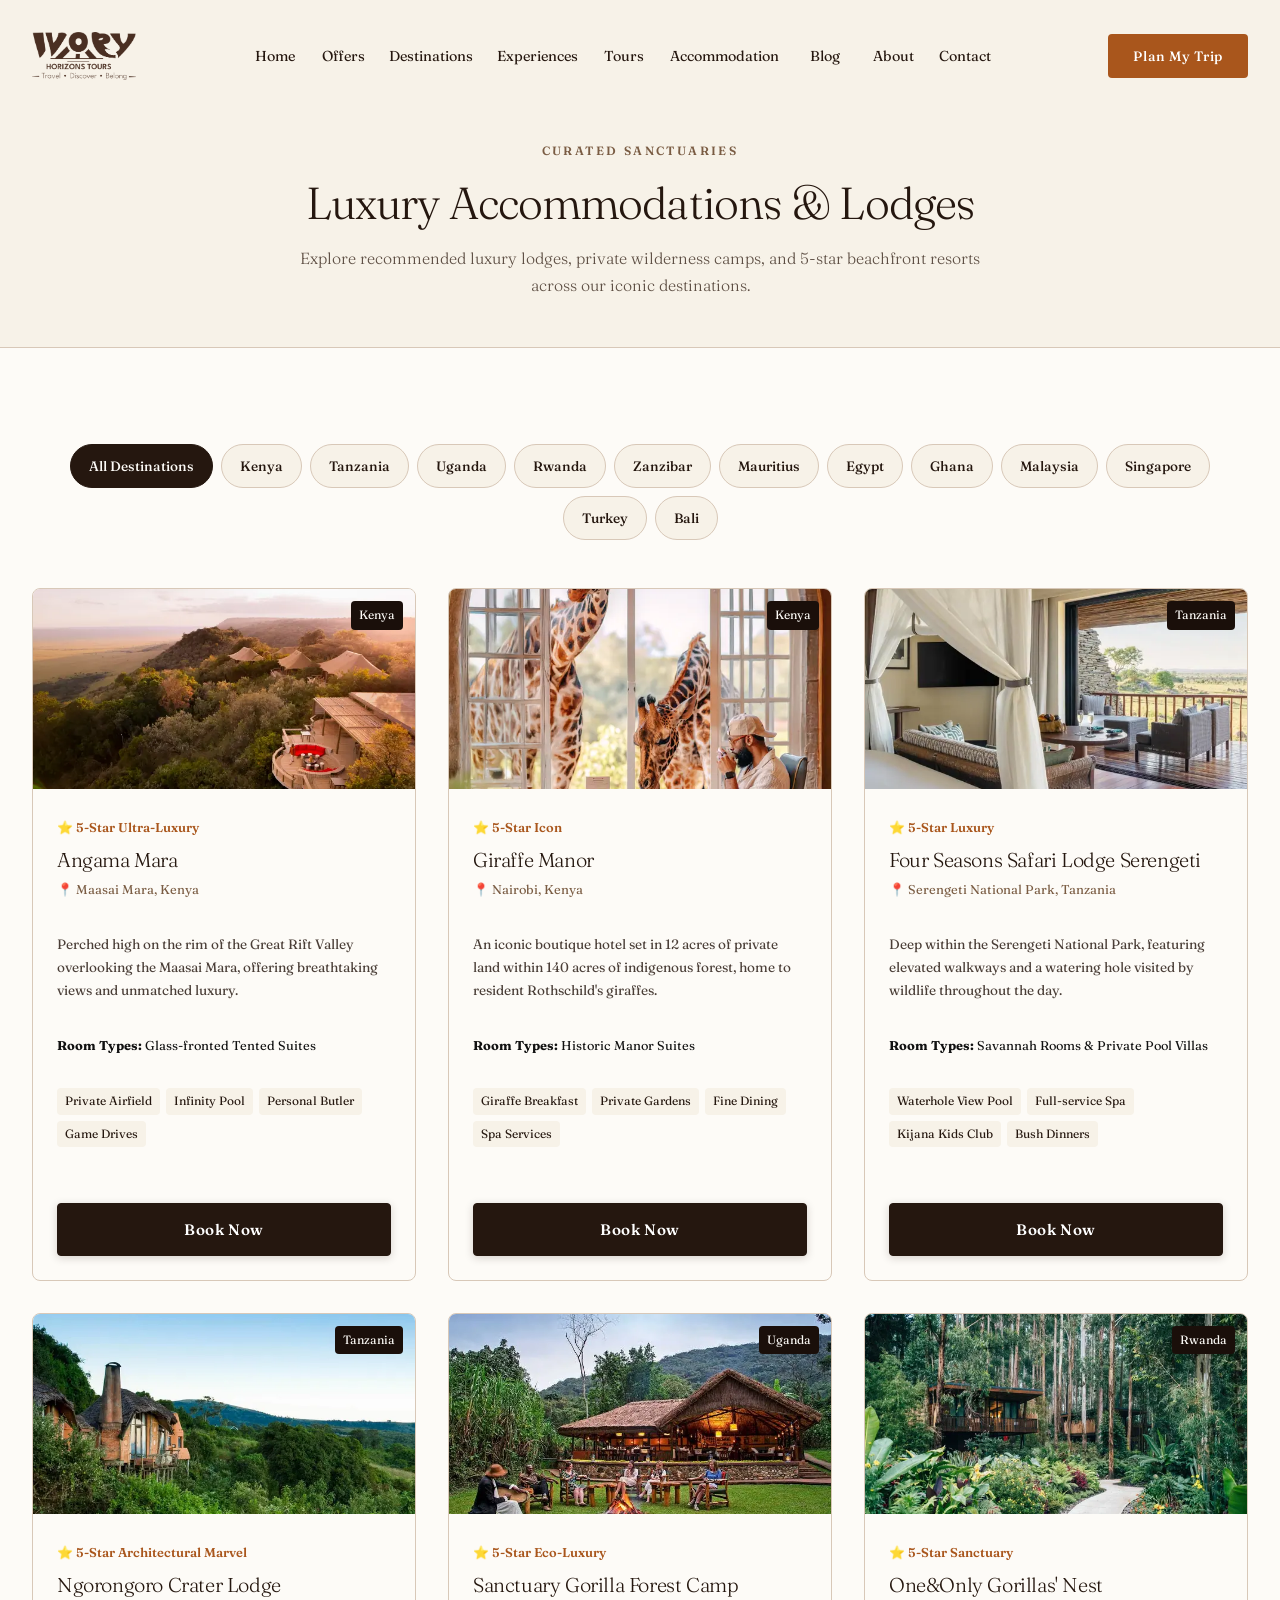
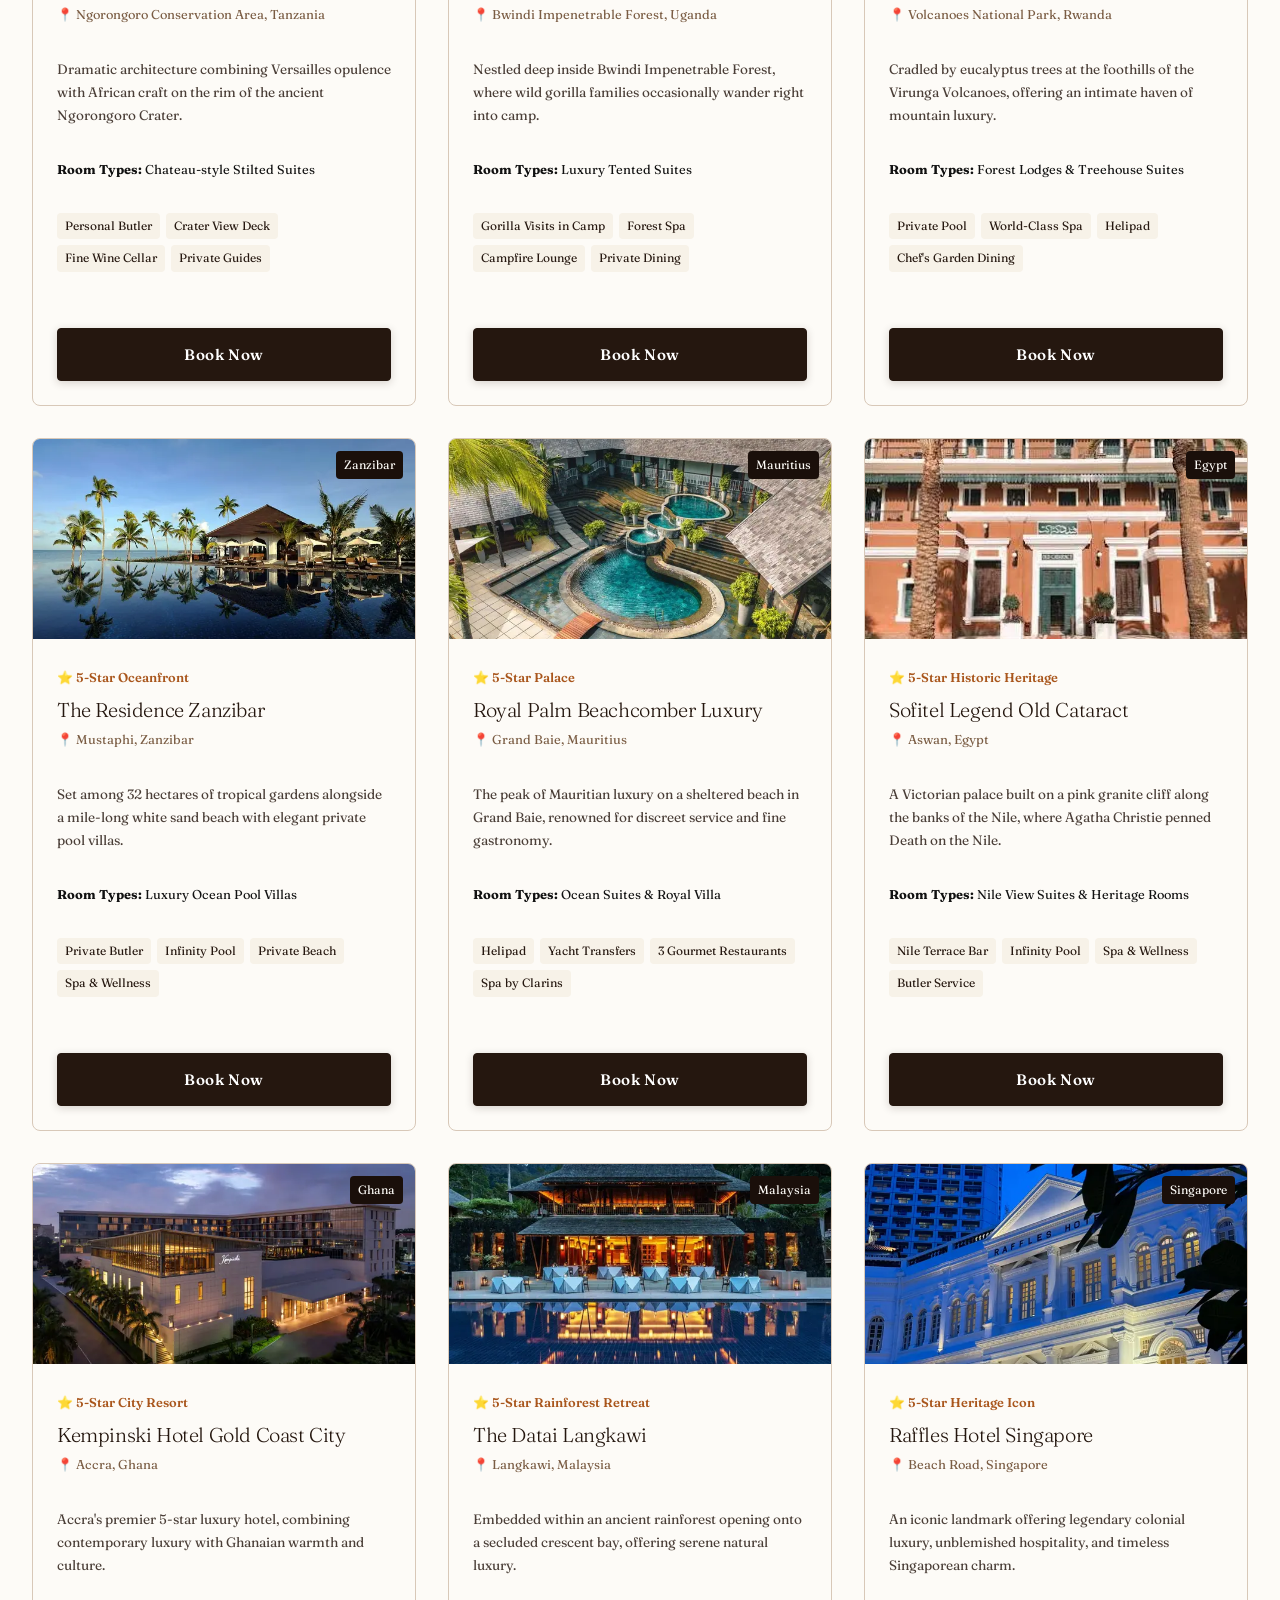
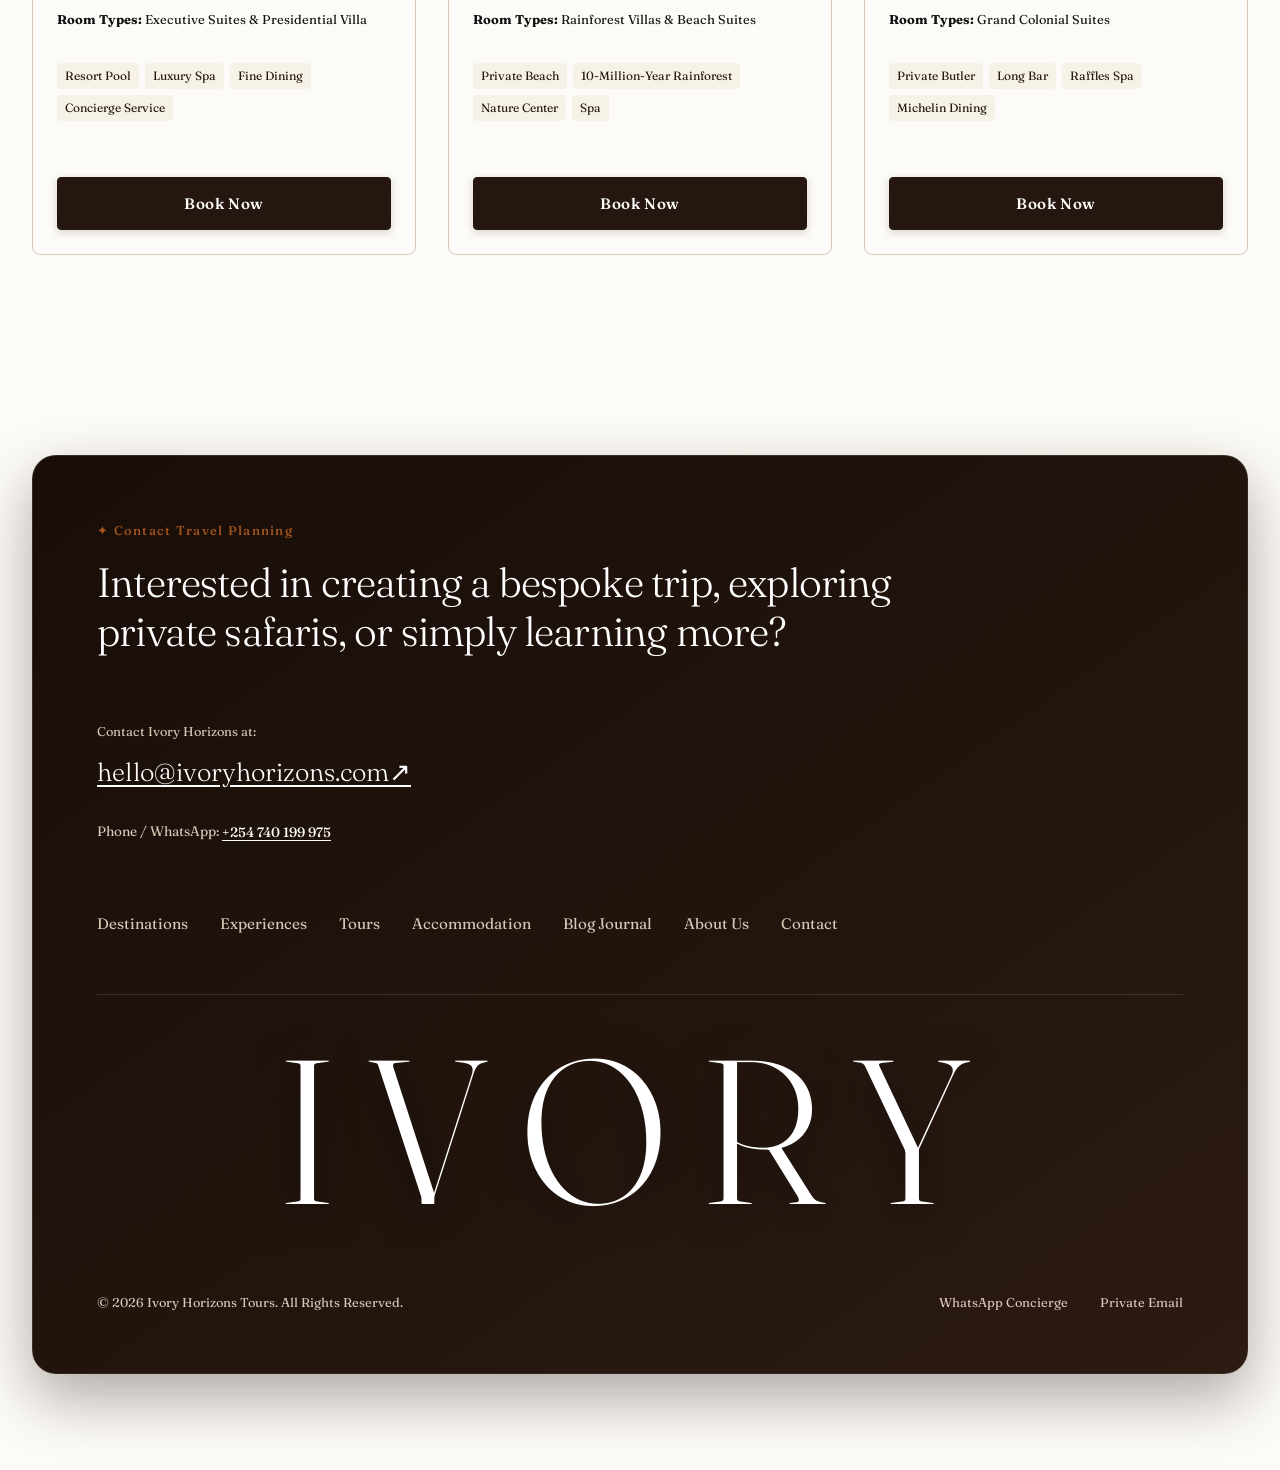
==== commit 72679e34: "Add Offers link to main nav on all pages; hide it when offers expire; tighten nav gap Co-Authored-By" ====
--- a/accommodation.html
+++ b/accommodation.html
@@ -16,7 +16,8 @@
   <link rel="preload" as="style" href="https://fonts.googleapis.com/css2?family=Fraunces:ital,opsz,wght@0,9..144,300;0,9..144,400;0,9..144,500;0,9..144,600;1,9..144,300&display=swap" onload="this.onload=null;this.rel='stylesheet'">
   <noscript><link rel="stylesheet" href="https://fonts.googleapis.com/css2?family=Fraunces:ital,opsz,wght@0,9..144,300;0,9..144,400;0,9..144,500;0,9..144,600;1,9..144,300&display=swap"></noscript>
   
-  <link rel="stylesheet" href="assets/vendor/lenis/lenis.css">
+  <link rel="stylesheet" href="assets/vendor/lenis/lenis.css" media="print" onload="this.media='all'">
+  <noscript><link rel="stylesheet" href="assets/vendor/lenis/lenis.css"></noscript>
   <link rel="stylesheet" href="style.css">
 </head>
 <body>
@@ -36,6 +37,7 @@
       <nav class="main-nav" id="mainNav" aria-label="Main Navigation">
         <ul class="nav-list">
           <li><a href="index.html" class="nav-link">Home</a></li>
+          <li><a href="index.html#offers" class="nav-link">Offers</a></li>
           <li><a href="index.html#destinations" class="nav-link">Destinations</a></li>
           <li><a href="index.html#experiences" class="nav-link">Experiences</a></li>
           <li><a href="index.html#journeys" class="nav-link">Tours</a></li>
--- a/style.css
+++ b/style.css
@@ -6,6 +6,47 @@
    3. Reduced Motion Support for Accessibility
    4. Semantic HTML & Luxury Editorial Styling
    ========================================================================== */
+
+/* Metric-matched fallbacks (one per weight) so the swap to Fraunces does not shift layout; calibrated against Times New Roman in Chrome */
+@font-face {
+  font-family: 'Fraunces Fallback';
+  src: local('Times New Roman'), local('Times'), local('Liberation Serif');
+  font-weight: 300;
+  size-adjust: 109%;
+  ascent-override: 91.7%;
+  descent-override: 22.9%;
+  line-gap-override: 0%;
+}
+
+@font-face {
+  font-family: 'Fraunces Fallback';
+  src: local('Times New Roman'), local('Times'), local('Liberation Serif');
+  font-weight: 400;
+  size-adjust: 115%;
+  ascent-override: 87.0%;
+  descent-override: 21.7%;
+  line-gap-override: 0%;
+}
+
+@font-face {
+  font-family: 'Fraunces Fallback';
+  src: local('Times New Roman'), local('Times'), local('Liberation Serif');
+  font-weight: 500;
+  size-adjust: 117%;
+  ascent-override: 85.5%;
+  descent-override: 21.4%;
+  line-gap-override: 0%;
+}
+
+@font-face {
+  font-family: 'Fraunces Fallback';
+  src: local('Times New Roman'), local('Times'), local('Liberation Serif');
+  font-weight: 600;
+  size-adjust: 120%;
+  ascent-override: 83.3%;
+  descent-override: 20.8%;
+  line-gap-override: 0%;
+}
 
 :root {
   /* Colors */
@@ -34,8 +75,8 @@
   --overlay-heavy: rgba(26, 15, 10, 0.75);
 
   /* Typography */
-  --font-heading: 'Fraunces', serif;
-  --font-body: 'Fraunces', serif;
+  --font-heading: 'Fraunces', 'Fraunces Fallback', serif;
+  --font-body: 'Fraunces', 'Fraunces Fallback', serif;
 
   /* 8px Spacing Grid System */
   --space-1: 8px;
@@ -378,6 +419,13 @@
   display: flex;
   list-style: none;
   gap: var(--space-6);
+}
+
+/* Nine links: tighten the gap so the row fits between the logo and CTA down to the 1100px collapse */
+@media (max-width: 1320px) {
+  .main-nav .nav-list {
+    gap: var(--space-3);
+  }
 }
 
 .nav-link {
@@ -2875,3 +2923,249 @@
 #main-content:focus {
   outline: none;
 }
+
+/* ==========================================================================
+   FESTIVE OFFERS (hero teaser + #offers section)
+   ========================================================================== */
+.hero-offer {
+  justify-self: end;
+  display: flex;
+  align-items: stretch;
+  gap: var(--space-2);
+  width: 100%;
+  max-width: 400px;
+  padding: var(--space-1);
+  background-color: rgba(253, 251, 247, 0.96);
+  border: 1px solid var(--brown-light);
+  border-radius: var(--radius-md);
+  box-shadow: var(--shadow-deep);
+  color: var(--dark-primary);
+  transition: var(--transition-smooth);
+}
+
+.hero-offer:hover {
+  transform: translateY(-4px);
+  border-color: var(--brown-accent-deep);
+}
+
+.hero-offer-thumb {
+  flex: 0 0 96px;
+  width: 96px;
+  height: auto;
+  aspect-ratio: 3 / 4;
+  object-fit: cover;
+  object-position: center 60%;
+  border-radius: var(--radius-sm);
+}
+
+.hero-offer-text {
+  display: flex;
+  flex-direction: column;
+  justify-content: center;
+  gap: 2px;
+  padding: var(--space-1) var(--space-1) var(--space-1) 0;
+  line-height: 1.35;
+}
+
+.hero-offer-kicker {
+  font-size: 0.75rem;
+  font-weight: 600;
+  letter-spacing: 0.14em;
+  text-transform: uppercase;
+  color: var(--brown-accent-deep);
+}
+
+.hero-offer-title {
+  font-family: var(--font-heading);
+  font-size: 1.5rem;
+  line-height: 1.2;
+}
+
+.hero-offer-date {
+  font-size: 0.85rem;
+  color: var(--text-soft);
+}
+
+.hero-offer-link {
+  margin-top: var(--space-1);
+  font-size: 0.9rem;
+  font-weight: 600;
+  color: var(--brown-accent-deep);
+}
+
+.section-offers {
+  background-color: var(--bg-secondary);
+}
+
+.offers-grid {
+  display: grid;
+  grid-template-columns: repeat(auto-fit, minmax(300px, 1fr));
+  gap: var(--space-6);
+}
+
+.offer-card {
+  display: flex;
+  flex-direction: column;
+  background-color: var(--white);
+  border: 1px solid var(--brown-light);
+  border-radius: var(--radius-md);
+  overflow: hidden;
+  box-shadow: var(--shadow-soft);
+}
+
+.offer-media {
+  position: relative;
+  aspect-ratio: 4 / 5;
+  overflow: hidden;
+  background-color: var(--brown-light);
+}
+
+.offer-media img {
+  width: 100%;
+  height: 100%;
+  object-fit: cover;
+  object-position: center 60%;
+}
+
+.offer-body {
+  display: flex;
+  flex-direction: column;
+  align-items: flex-start;
+  padding: var(--space-4);
+}
+
+.offer-date {
+  display: inline-block;
+  margin-bottom: var(--space-2);
+  padding: 4px var(--space-2);
+  border-radius: 999px;
+  background-color: var(--brown-accent-deep);
+  color: var(--white);
+  font-size: 0.85rem;
+  font-weight: 600;
+  letter-spacing: 0.04em;
+}
+
+.offer-body .card-category {
+  display: block;
+  margin-bottom: var(--space-1);
+}
+
+.offer-title {
+  font-size: clamp(1.9rem, 3vw, 2.5rem);
+  line-height: 1.15;
+  margin-bottom: var(--space-1);
+  color: var(--dark-primary);
+}
+
+.offer-tagline {
+  font-size: 1.15rem;
+  color: var(--text-soft);
+  margin-bottom: var(--space-3);
+}
+
+.offer-includes {
+  list-style: none;
+  margin-bottom: var(--space-4);
+}
+
+.offer-includes li {
+  position: relative;
+  padding-left: var(--space-4);
+  color: var(--text-mid);
+}
+
+.offer-includes li + li {
+  margin-top: var(--space-1);
+}
+
+.offer-includes li::before {
+  content: "";
+  position: absolute;
+  left: 4px;
+  top: 0.55em;
+  width: 12px;
+  height: 7px;
+  border-left: 2px solid var(--brown-accent-deep);
+  border-bottom: 2px solid var(--brown-accent-deep);
+  transform: rotate(-45deg);
+}
+
+.offer-actions {
+  display: flex;
+  flex-wrap: wrap;
+  gap: var(--space-2);
+  width: 100%;
+}
+
+.offer-contact {
+  margin-top: var(--space-3);
+  font-size: 0.95rem;
+  color: var(--text-muted);
+}
+
+.offer-contact a {
+  display: inline-flex;
+  align-items: center;
+  min-height: 44px;
+  font-weight: 600;
+  color: var(--brown-accent-deep);
+  text-decoration: underline;
+  text-underline-offset: 3px;
+}
+
+.btn-outline-dark {
+  background-color: transparent;
+  color: var(--dark-primary);
+  border-color: var(--dark-primary);
+}
+
+.btn-outline-dark:hover {
+  background-color: var(--dark-primary);
+  color: var(--bg-primary);
+}
+
+/* A single offer reads as a featured row; two or more fall back to the card grid */
+@media (min-width: 769px) {
+  .offer-card:only-child {
+    flex-direction: row;
+    width: 100%;
+    max-width: 1000px;
+    margin: 0 auto;
+  }
+
+  .offer-card:only-child .offer-media {
+    flex: 0 0 min(40%, 400px);
+    aspect-ratio: auto;
+    min-height: 480px;
+  }
+
+  .offer-card:only-child .offer-body {
+    justify-content: center;
+    padding: var(--space-6);
+  }
+}
+
+@media (max-width: 768px) {
+  .offer-media {
+    aspect-ratio: 4 / 3;
+  }
+}
+
+@media (max-width: 992px) {
+  .hero-offer {
+    order: -1;
+    justify-self: start;
+  }
+}
+
+@media (max-width: 600px) {
+  .offer-body {
+    padding: var(--space-3);
+  }
+
+  .offer-actions .btn {
+    width: 100%;
+    white-space: normal;
+  }
+}
